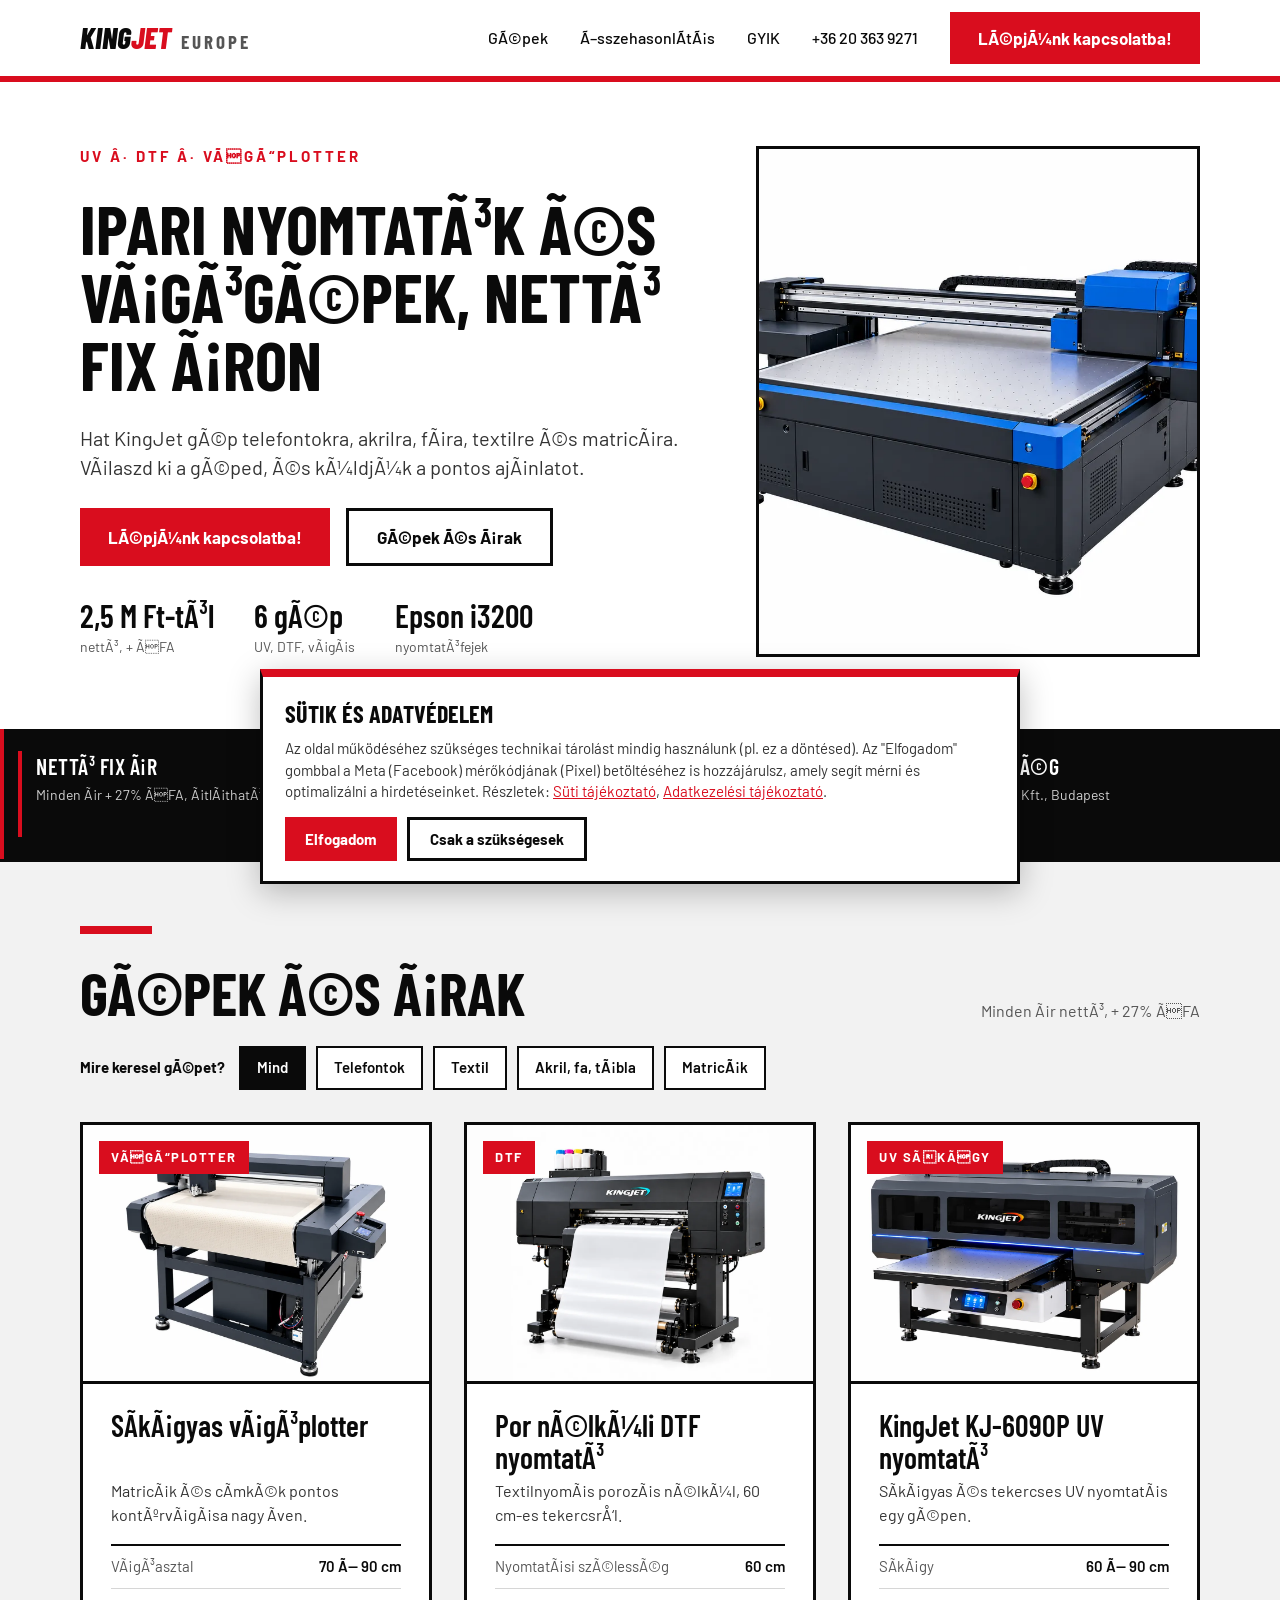
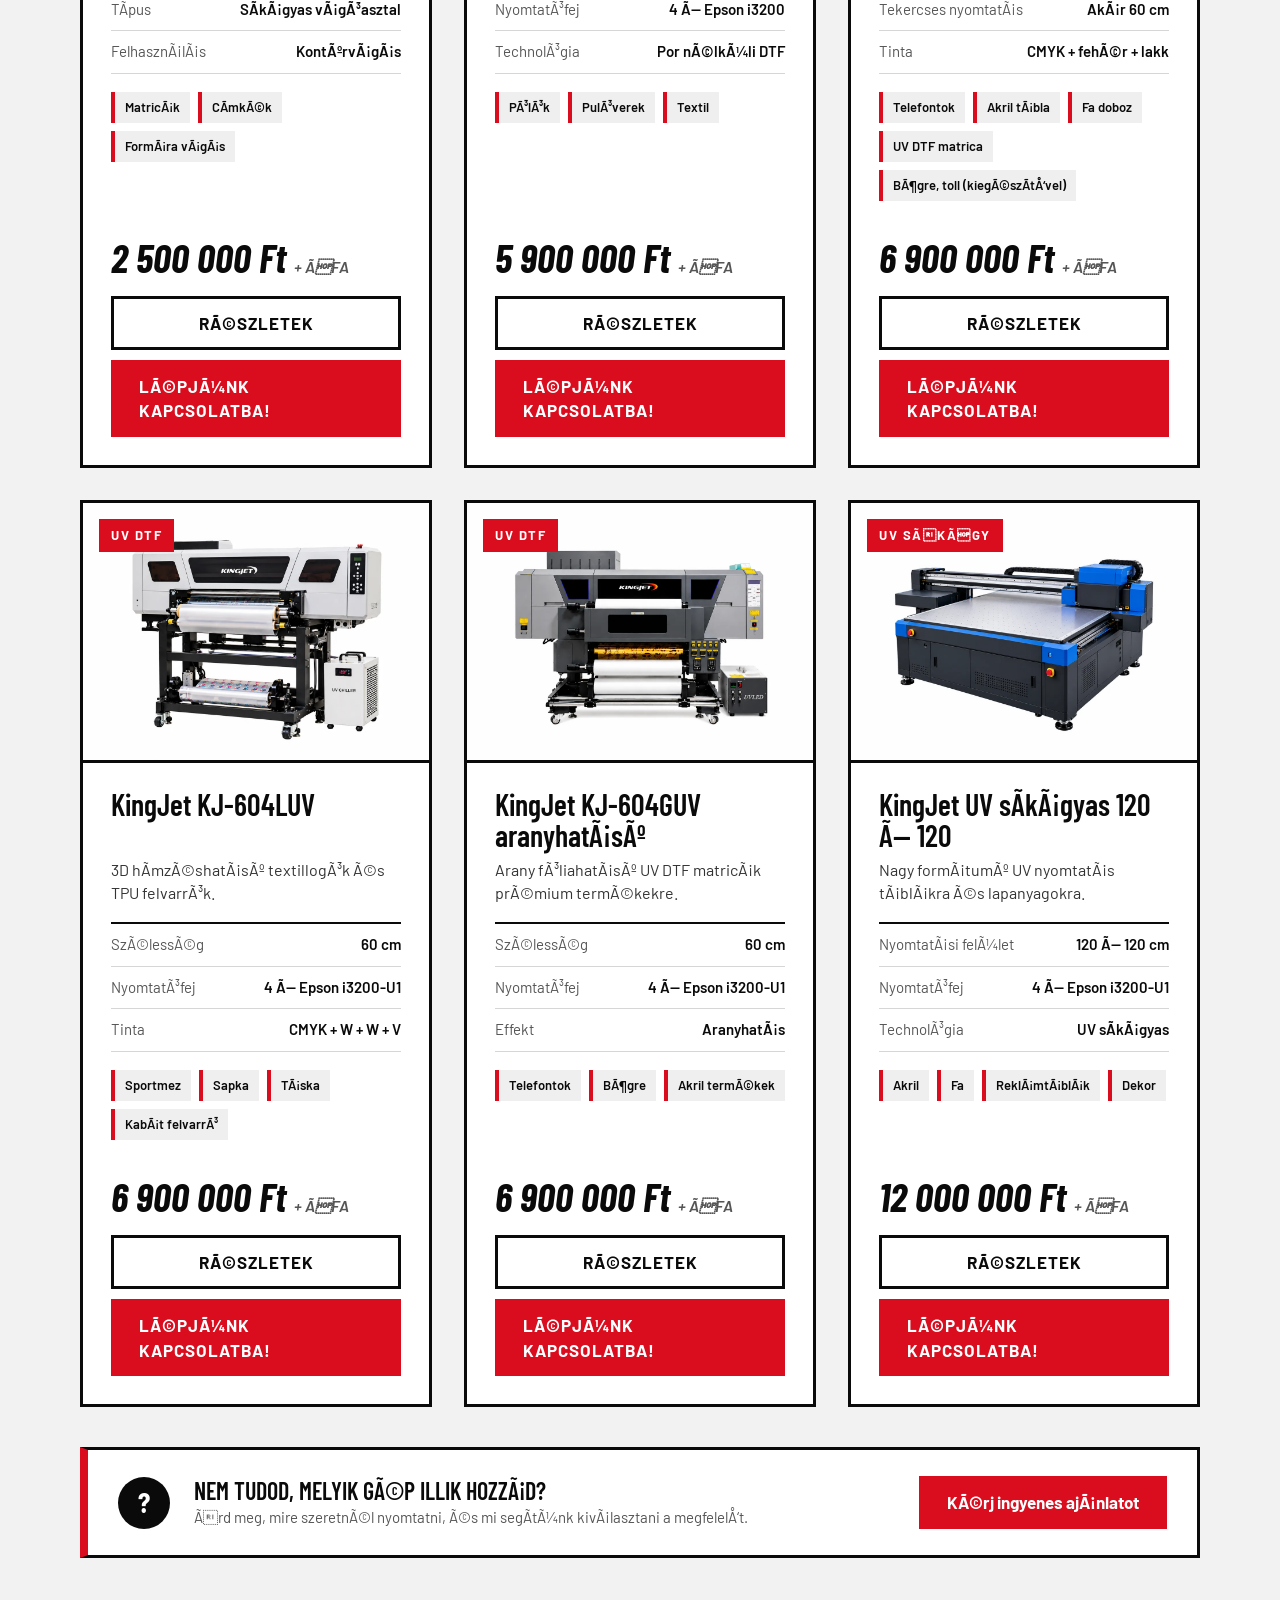
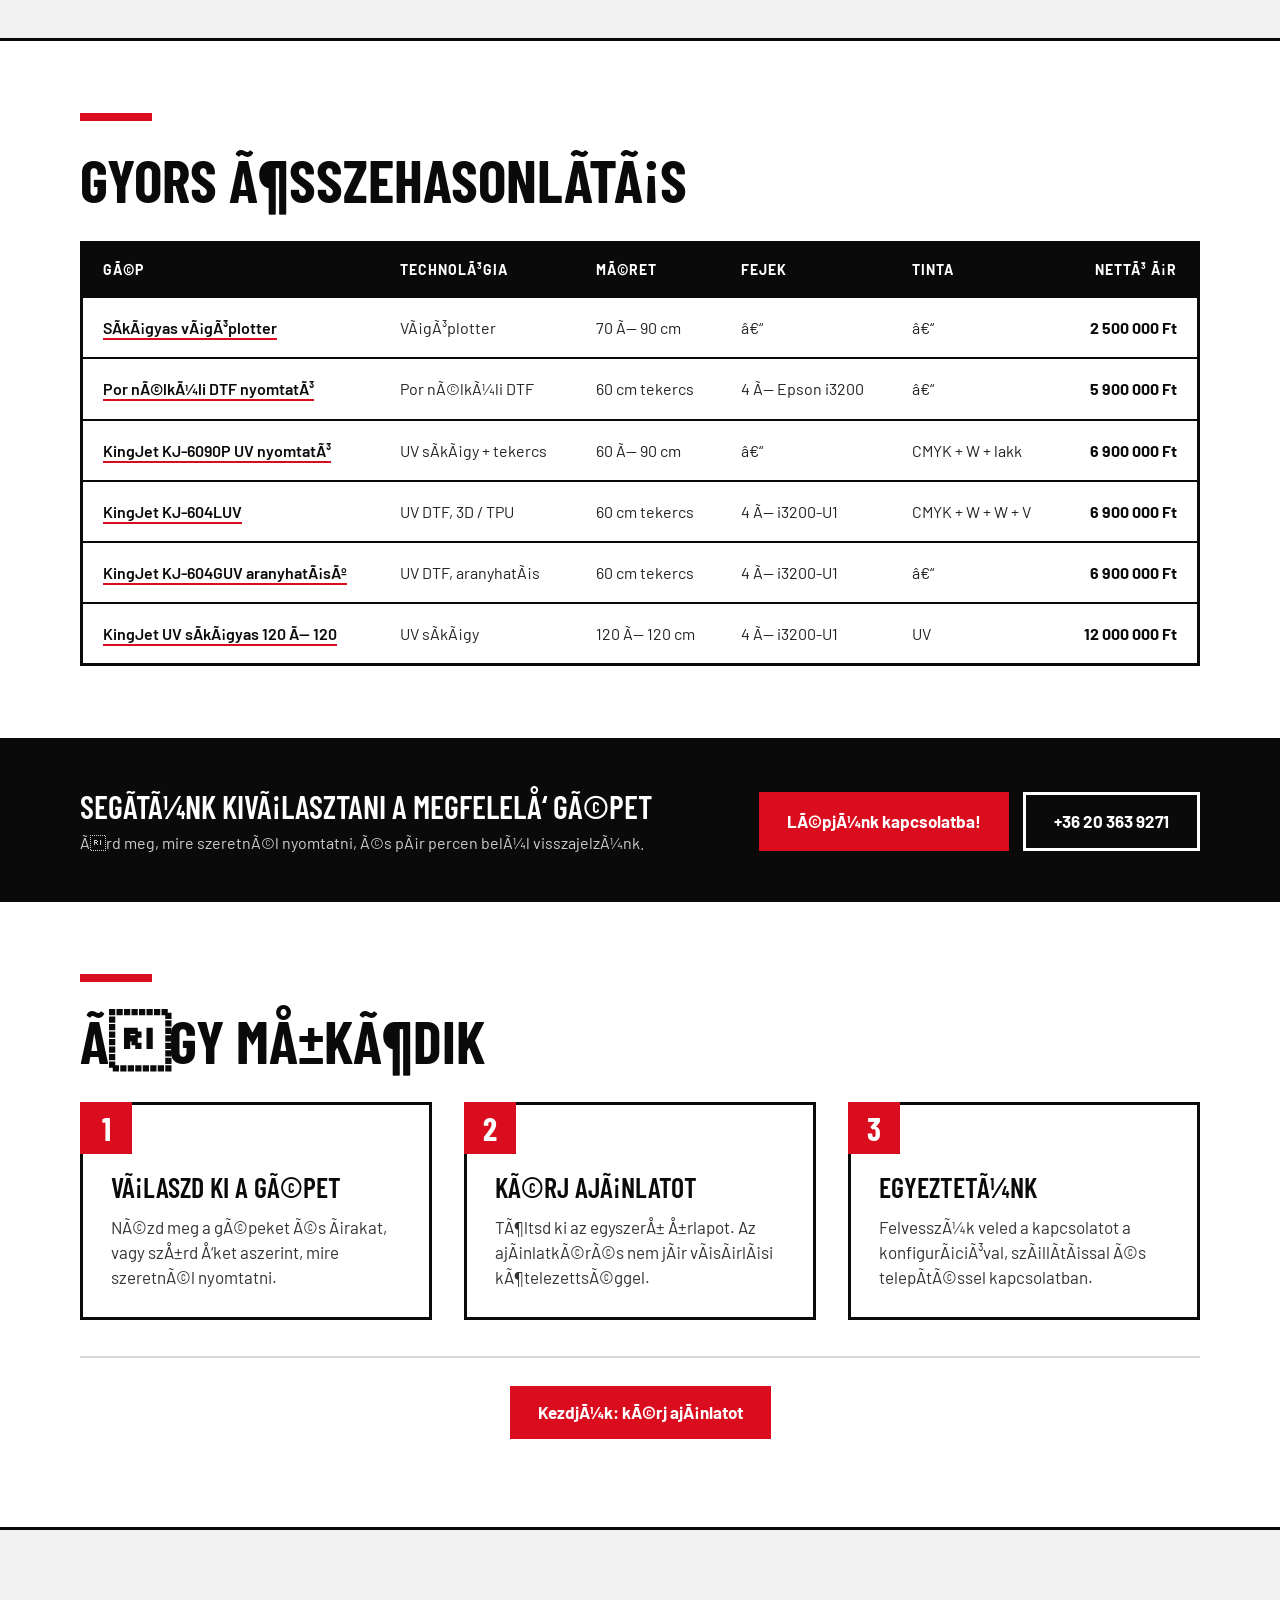
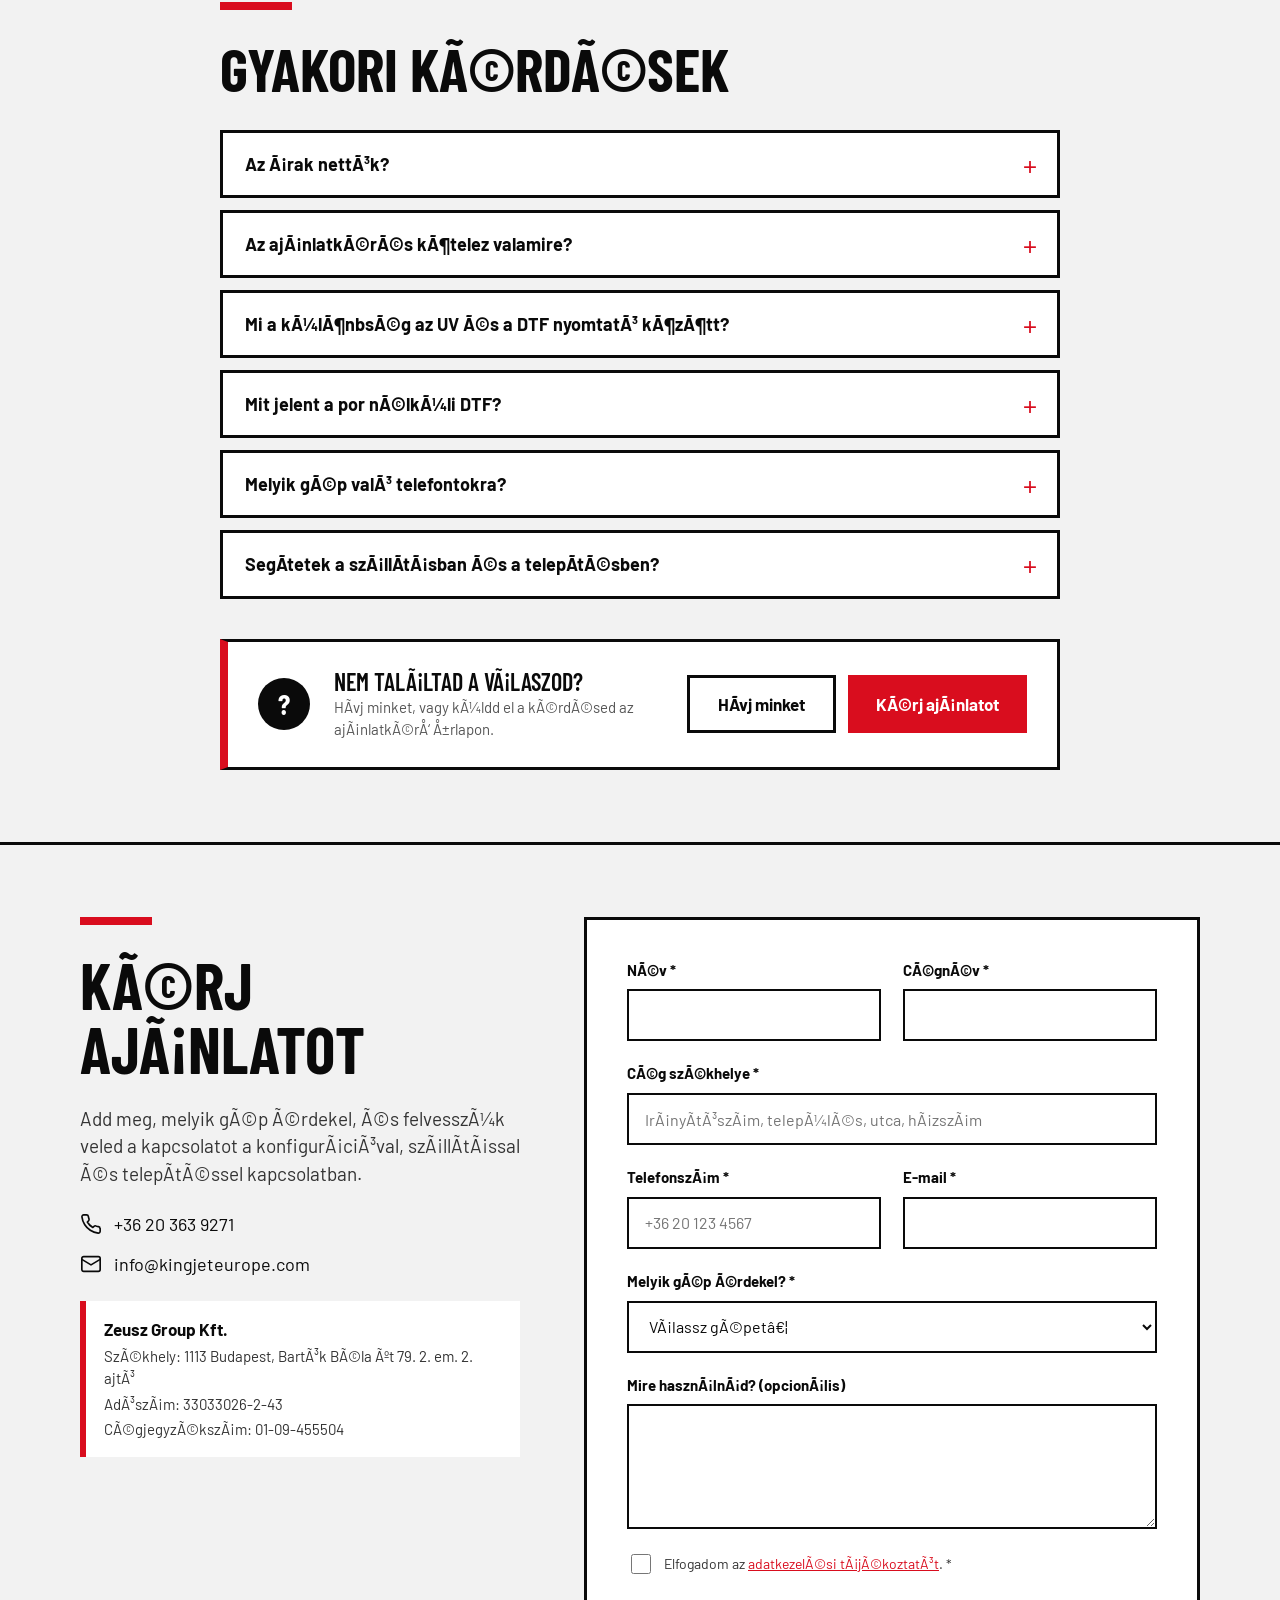
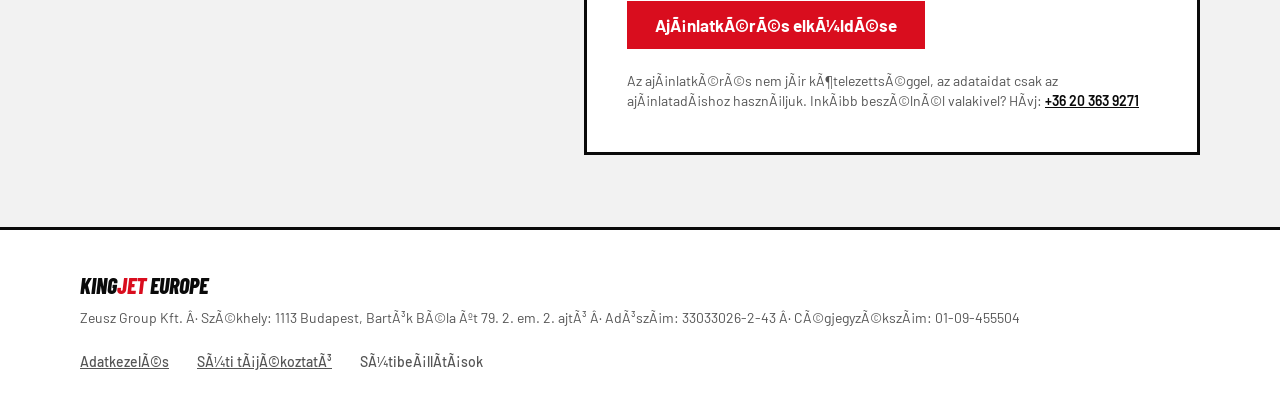
==== index.html @ ed9b388a "Meta Pixel beépítése hozzájáruláshoz kötve (id: 1416705809908295) - Minden oldal <head>-jébe bekerül" ====
<!doctype html>
<html lang="hu">
<head>
<!-- Meta Pixel Code -->
<script>
window._kjFbInit=function(){
!function(f,b,e,v,n,t,s)
{if(f.fbq)return;n=f.fbq=function(){n.callMethod?
n.callMethod.apply(n,arguments):n.queue.push(arguments)};
if(!f._fbq)f._fbq=n;n.push=n;n.loaded=!0;n.version='2.0';
n.queue=[];t=b.createElement(e);t.async=!0;
t.src=v;s=b.getElementsByTagName(e)[0];
s.parentNode.insertBefore(t,s)}(window, document,'script',
'https://connect.facebook.net/en_US/fbevents.js');
fbq('init', '1416705809908295');
fbq('track', 'PageView');
};
(function(){
  var c;try{c=localStorage.getItem('kj-cookie-consent');}catch(e){c=null;}
  if(c==='all'){window._kjFbInit();}
  else{document.addEventListener('kj-consent',function(e){
    if(e.detail==='all'&&!window._kjFbLoaded){window._kjFbLoaded=true;window._kjFbInit();}
  });}
})();
</script>
<noscript><img height="1" width="1" style="display:none"
src="https://www.facebook.com/tr?id=1416705809908295&ev=PageView&noscript=1"
/></noscript>
<!-- End Meta Pixel Code -->
<meta charset="utf-8">
<meta name="viewport" content="width=device-width, initial-scale=1">
<title>KingJet Europe – UV, DTF nyomtatók és vágógépek</title>
<meta name="description" content="KingJet UV síkágyas, UV DTF, por nélküli DTF nyomtatók és vágóplotter nettó fix áron. Kérj ajánlatot!">
<meta property="og:type" content="website">
<meta property="og:title" content="KingJet Europe – UV, DTF nyomtatók és vágógépek nettó fix áron">
<meta property="og:description" content="Hat KingJet gép telefontokra, akrilra, fára, textilre és matricára. Kérj ajánlatot!">
<meta name="theme-color" content="#d90d1e">
<link rel="preconnect" href="https://fonts.googleapis.com">
<link rel="preconnect" href="https://fonts.gstatic.com" crossorigin>
<link href="https://fonts.googleapis.com/css2?family=Barlow+Condensed:ital,wght@0,500;0,600;0,700;0,800;1,800&family=Barlow:wght@400;500;600;700&display=swap" rel="stylesheet">
<style>
:root{--red:#d90d1e;--red-dark:#a00a16;--ink:#0a0a0a;--text:#333;--muted:#555;--line:#d6d6d6;--bg:#fff;--bg-alt:#f2f2f2;--chip:#efefef;--pad:80px}
*{box-sizing:border-box}
html{scroll-behavior:smooth}
body{margin:0;background:var(--bg);color:var(--ink);font-family:'Barlow',system-ui,sans-serif;font-size:16px;line-height:1.45;-webkit-font-smoothing:antialiased}
img{max-width:100%;display:block}
a{color:var(--red)}a:hover{color:var(--red-dark)}
.wrap{max-width:1440px;margin:0 auto;padding:0 var(--pad)}
.display{font-family:'Barlow Condensed',sans-serif;text-transform:uppercase;margin:0}
.btn{display:inline-flex;align-items:center;justify-content:center;min-height:48px;padding:14px 28px;font-weight:700;font-size:17px;text-decoration:none;border:0;cursor:pointer;font-family:inherit;transition:background .15s}
.btn-red{background:var(--red);color:#fff}.btn-red:hover{background:var(--red-dark);color:#fff}
.btn-outline{background:#fff;color:var(--ink);border:3px solid var(--ink)}.btn-outline:hover{background:var(--ink);color:#fff}
.bar{width:72px;height:8px;background:var(--red);margin-bottom:28px}

/* header */
header{position:sticky;top:0;z-index:10;background:#fff;border-bottom:6px solid var(--red)}
header .wrap{height:76px;display:flex;align-items:center;justify-content:space-between;gap:24px}
.logo{font-family:'Barlow Condensed',sans-serif;font-weight:800;font-style:italic;font-size:30px;color:var(--ink);text-decoration:none;white-space:nowrap}
.logo span{color:var(--red)}.logo small{font-style:normal;font-weight:700;font-size:19px;color:var(--muted);letter-spacing:3px;margin-left:4px}
nav{display:flex;align-items:center;gap:32px;font-weight:500}
nav a.link{color:var(--ink);text-decoration:none}nav a.link:hover{color:var(--red)}

/* hero */
.hero .wrap{display:grid;grid-template-columns:minmax(0,620px) minmax(0,1fr);gap:56px;padding-top:64px;padding-bottom:72px;align-items:stretch}
.hero-text{display:flex;flex-direction:column;justify-content:center;gap:26px}
.eyebrow{font-size:15px;font-weight:700;letter-spacing:3px;color:var(--red)}
.hero h1{font-weight:700;font-size:68px;line-height:1}
.hero p{margin:0;font-size:20px;color:var(--text)}
.ctas{display:flex;flex-wrap:wrap;gap:16px}
.facts{display:flex;flex-wrap:wrap;gap:40px;padding-top:6px}
.facts b{display:block;font-family:'Barlow Condensed',sans-serif;font-weight:600;font-size:32px;line-height:1.1}
.facts small{font-size:14px;color:var(--muted)}
.hero-img{border:3px solid var(--ink);background:var(--bg-alt);min-height:460px;overflow:hidden}
.hero-img img{width:100%;height:100%;object-fit:cover}

/* products */
.products{background:var(--bg-alt);border-top:3px solid var(--ink);border-bottom:3px solid var(--ink);padding:64px 0 80px}
.sec-head{display:flex;align-items:flex-end;justify-content:space-between;gap:24px;margin-bottom:40px;flex-wrap:wrap}
.sec-head h2,.compare h2,.quote h2{font-weight:700;font-size:60px;line-height:1}
.note{color:var(--muted)}
.grid{display:grid;grid-template-columns:repeat(3,minmax(0,1fr));gap:32px}
.card{background:#fff;border:3px solid var(--ink);display:flex;flex-direction:column}
.card-img{position:relative;aspect-ratio:4/3;background:var(--bg-alt);border-bottom:3px solid var(--ink);overflow:hidden}
.card-img img{width:100%;height:100%;object-fit:cover}
.tag{position:absolute;top:16px;left:16px;background:var(--red);color:#fff;font-size:13px;font-weight:700;letter-spacing:1.5px;padding:7px 12px}
.card-body{padding:26px 28px 28px;display:flex;flex-direction:column;gap:18px;flex-grow:1}
.card h3{font-family:'Barlow Condensed',sans-serif;font-weight:600;font-size:30px;line-height:1.05;margin:0 0 6px;min-height:63px}
.card .lead{color:var(--text);min-height:46px;margin:0}
.specs{margin:0;border-top:2px solid var(--ink)}
.specs div{display:flex;justify-content:space-between;gap:16px;padding:10px 0;border-bottom:1px solid var(--line);font-size:15px}
.specs dt{color:var(--muted)}.specs dd{margin:0;font-weight:600;text-align:right}
.chips{display:flex;flex-wrap:wrap;gap:8px;list-style:none;margin:0;padding:0}
.chips li{font-size:13px;font-weight:600;padding:6px 10px;background:var(--chip);border-left:4px solid var(--red)}
.spacer{flex-grow:1}
.price{display:flex;align-items:baseline;gap:8px;font-style:italic}
.price b{font-family:'Barlow Condensed',sans-serif;font-weight:700;font-size:40px;line-height:1}
.price small{font-size:16px;color:var(--muted);font-weight:600}
.card .btn{width:100%;text-transform:uppercase;letter-spacing:1px}

/* compare */
.compare{padding:72px 0}
.compare h2{margin-bottom:32px}
.table-scroll{overflow-x:auto;border:3px solid var(--ink)}
table{width:100%;border-collapse:collapse;min-width:900px}
th{background:var(--ink);color:#fff;text-align:left;font-size:14px;font-weight:700;letter-spacing:1px;text-transform:uppercase;padding:16px 20px}
td{padding:18px 20px;border-top:2px solid var(--ink);color:#222;white-space:nowrap}
td:first-child{font-weight:600;color:var(--ink)}
th:last-child,td:last-child{text-align:right}td:last-child{font-weight:700;color:var(--ink)}

/* quote */
.quote{background:var(--bg-alt);border-top:3px solid var(--ink);padding:72px 0}
.quote .wrap{display:grid;grid-template-columns:440px minmax(0,1fr);gap:64px}
.quote-info{display:flex;flex-direction:column;gap:24px}
.quote-info h2{font-size:64px}
.quote-info p{margin:0;font-size:19px;color:var(--text)}
.contact{display:flex;flex-direction:column;gap:14px;font-size:18px}
.contact a{color:var(--ink);text-decoration:none;display:flex;align-items:center;gap:12px}
.contact a:hover{color:var(--red)}
form,.thanks{background:#fff;border:3px solid var(--ink);padding:40px}
form{display:grid;grid-template-columns:repeat(2,minmax(0,1fr));gap:22px}
label{display:flex;flex-direction:column;gap:8px;font-size:15px;font-weight:700}
.full{grid-column:1/-1}
input[type=text],input[type=tel],input[type=email],select,textarea{width:100%;min-height:52px;padding:0 16px;background:#fff;border:2px solid var(--ink);border-radius:0;color:var(--ink);font:inherit;font-size:16px;font-weight:400}
textarea{padding:14px 16px;resize:vertical;min-height:110px}
input:focus,select:focus,textarea:focus{outline:3px solid var(--red);outline-offset:0}
.form-foot{display:flex;align-items:center;justify-content:space-between;gap:24px;flex-wrap:wrap}
.check{flex-direction:row;align-items:center;gap:10px;font-weight:400;font-size:14px;color:var(--text)}
.check input{width:20px;height:20px;flex-shrink:0;accent-color:var(--red)}
.thanks{display:none;flex-direction:column;justify-content:center;gap:12px}
.thanks b{font-family:'Barlow Condensed',sans-serif;font-weight:800;font-size:40px;color:var(--red)}
.thanks p{margin:0;font-size:19px;color:var(--text)}

/* footer */
footer{border-top:3px solid var(--ink);padding:40px 0;font-size:14px;color:var(--muted)}
footer .wrap{display:flex;justify-content:space-between;align-items:flex-start;gap:24px;flex-wrap:wrap}
footer .logo{font-size:22px}
footer .legal{margin-top:6px}
footer nav{gap:28px}footer nav a{color:var(--muted)}

/* responsive */
@media (max-width:1100px){
  :root{--pad:40px}
  .grid{grid-template-columns:repeat(2,minmax(0,1fr))}
  .hero .wrap{grid-template-columns:1fr;gap:40px}
  .hero-img{min-height:0;aspect-ratio:4/3}
  .quote .wrap{grid-template-columns:1fr;gap:40px}
}
@media (max-width:720px){
  :root{--pad:16px}
  header .wrap{height:64px}
  .logo{font-size:24px}.logo small{font-size:15px;letter-spacing:2px}
  nav .link{display:none}
  nav .btn{padding:10px 14px;font-size:14px;min-height:44px;white-space:nowrap}
  .hero .wrap{padding-top:36px;padding-bottom:48px}
  .hero h1{font-size:44px}
  .hero p{font-size:18px}
  .ctas .btn{flex:1 1 100%}
  .facts{gap:24px}.facts b{font-size:26px}
  .products,.compare,.quote{padding:48px 0}
  .sec-head h2,.compare h2,.quote-info h2{font-size:36px}
  .display{overflow-wrap:break-word;hyphens:auto}
  .table-scroll{overflow-x:visible;border:0}
  .compare table{min-width:0;width:100%;border-collapse:separate;border-spacing:0 14px}
  .compare thead{display:none}
  .compare tbody,.compare tr,.compare td{display:block;width:100%}
  .compare tr{border:3px solid var(--ink);background:#fff}
  .compare td{display:flex;align-items:center;justify-content:space-between;gap:12px;padding:12px 16px;border-top:1px solid var(--line);white-space:normal;text-align:right}
  .compare td::before{content:attr(data-label);font-weight:700;font-size:13px;text-transform:uppercase;letter-spacing:.5px;color:var(--muted);text-align:left;flex-shrink:0}
  .compare td:first-child{border-top:0;background:var(--ink)}
  .compare td:first-child::before{content:none}
  .compare td:first-child .tbl-link{color:#fff;font-size:17px;text-decoration-color:#fff}
  .compare td:last-child{font-size:18px}
  .grid{grid-template-columns:1fr;gap:24px}
  .card h3,.card .lead{min-height:0}
  .card-body{padding:22px 20px 24px}
  form,.thanks{padding:24px 20px;grid-template-columns:1fr}
  form{grid-template-columns:1fr}
  .form-foot .btn{width:100%}
  footer nav{gap:20px}
}

/* card actions + product modal */
.card-actions{display:flex;flex-direction:column;gap:10px}
.card-img img,.card-img{cursor:pointer}
dialog.pm{border:3px solid var(--ink);border-top:8px solid var(--red);padding:0;max-width:760px;width:calc(100% - 32px);max-height:calc(100vh - 32px);background:#fff;color:var(--ink);overflow:auto}
dialog.pm::backdrop{background:rgba(0,0,0,.6)}
.pm-in{padding:32px 36px 36px;display:flex;flex-direction:column;gap:18px}
.pm-img{width:calc(100% + 72px);margin:-32px -36px 4px;display:block;aspect-ratio:4/3;max-height:42vh;object-fit:cover;background:var(--bg-alt);border-bottom:3px solid var(--ink)}
.pm-x{position:absolute;top:10px;right:10px;width:44px;height:44px;border:0;background:var(--ink);color:#fff;font-size:26px;line-height:1;cursor:pointer;z-index:2}
.pm-x:hover{background:var(--red)}
.pm h3{font-family:'Barlow Condensed',sans-serif;text-transform:uppercase;font-weight:700;font-size:40px;line-height:1;margin:0;padding-right:44px}
.pm p{margin:0;font-size:17px;color:var(--text)}
.pm h4{font-family:'Barlow Condensed',sans-serif;text-transform:uppercase;font-weight:700;font-size:22px;margin:4px 0 0;padding-top:12px;border-top:2px solid var(--ink)}
.pm ul{margin:0;padding-left:20px;display:grid;gap:6px;color:var(--text);font-size:16px}
.pm .price{margin-top:4px}
.pm-cta{display:flex;flex-wrap:wrap;gap:12px}
.pm-cta .btn{flex:1 1 200px}
.pm .specs{margin:0}
.form-msg{display:none;border:2px solid var(--red);background:#fdeaec;color:var(--ink);padding:12px 16px;font-size:15px}
.form-msg.on{display:block}
.hp{position:absolute;left:-9999px;width:1px;height:1px;overflow:hidden}
button[disabled]{opacity:.6;cursor:wait}
footer nav button{color:var(--muted);background:none;border:0;padding:0;font:inherit;cursor:pointer}footer nav button:hover{color:var(--red)}

/* cookie banner */
.kj-cookie{position:fixed;left:16px;right:16px;bottom:16px;z-index:100;max-width:760px;margin:0 auto;background:#fff;border:3px solid var(--ink);border-top:8px solid var(--red);padding:20px 22px;box-shadow:0 8px 30px rgba(0,0,0,.25)}
.kj-cookie[hidden]{display:none}
.kj-cookie b{font-family:'Barlow Condensed',sans-serif;font-size:24px;text-transform:uppercase;display:block;margin-bottom:6px}
.kj-cookie p{margin:0 0 14px;font-size:15px;color:var(--text)}
.kj-cookie .row{display:flex;flex-wrap:wrap;gap:10px}
.kj-cookie .btn{min-height:44px;padding:10px 20px;font-size:15px}
@media (max-width:720px){
  .pm-in{padding:24px 20px 28px}.pm h3{font-size:32px}
  .pm-img{width:calc(100% + 40px);margin:-24px -20px 4px;max-height:34vh}
  .kj-cookie .btn{flex:1 1 100%}
}

/* UX + conversion */
:focus-visible{outline:3px solid var(--red);outline-offset:2px}
.skip{position:absolute;left:-9999px;top:8px;z-index:200;background:var(--ink);color:#fff;padding:10px 16px;text-decoration:none}
.skip:focus{left:8px;color:#fff}
.trust{background:var(--ink);color:#fff}
.trust .wrap{display:grid;grid-template-columns:repeat(4,minmax(0,1fr));gap:24px;padding-top:22px;padding-bottom:22px}
.trust div{display:flex;flex-direction:column;gap:2px;border-left:4px solid var(--red);padding-left:14px}
.trust b{font-family:'Barlow Condensed',sans-serif;font-weight:600;font-size:22px;text-transform:uppercase;letter-spacing:.5px}
.trust span{font-size:14px;color:#cfcfcf}
.filters{display:flex;flex-wrap:wrap;gap:10px;align-items:center;margin:-16px 0 32px}
.filters span{font-weight:700;font-size:15px;margin-right:4px}
.filters button{font:inherit;font-weight:600;font-size:15px;min-height:44px;padding:8px 16px;background:#fff;border:2px solid var(--ink);cursor:pointer;color:var(--ink)}
.filters button:hover{background:var(--chip)}
.filters button[aria-pressed=true]{background:var(--ink);color:#fff}
.card[hidden]{display:none}
.tbl-link{background:none;border:0;padding:0;font:inherit;font-weight:600;color:var(--ink);cursor:pointer;text-align:left;text-decoration:underline;text-decoration-color:var(--red);text-underline-offset:4px;text-decoration-thickness:2px;white-space:nowrap}
.tbl-link:hover{color:var(--red)}
.how{padding:72px 0;background:#fff}
.how h2,.faq h2{font-weight:700;font-size:60px;line-height:1;margin-bottom:32px}
.how ol{list-style:none;margin:0;padding:0;display:grid;grid-template-columns:repeat(3,minmax(0,1fr));gap:32px;counter-reset:s}
.how li{border:3px solid var(--ink);padding:28px;position:relative;counter-increment:s;background:#fff}
.how li::before{content:counter(s);position:absolute;top:-3px;left:-3px;width:52px;height:52px;background:var(--red);color:#fff;font-family:'Barlow Condensed',sans-serif;font-weight:700;font-size:32px;display:flex;align-items:center;justify-content:center}
.how li b{display:block;margin:34px 0 8px;font-family:'Barlow Condensed',sans-serif;font-weight:600;font-size:28px;text-transform:uppercase}
.how li p{margin:0;color:var(--text);font-size:17px}
.faq{padding:72px 0;background:var(--bg-alt);border-top:3px solid var(--ink)}
.faq .wrap{max-width:1000px}
.faq details{background:#fff;border:3px solid var(--ink);margin-bottom:12px}
.faq summary{cursor:pointer;padding:18px 56px 18px 22px;font-weight:700;font-size:18px;list-style:none;position:relative;min-height:56px}
.faq summary::-webkit-details-marker{display:none}
.faq summary::after{content:'+';position:absolute;right:20px;top:50%;transform:translateY(-50%);font-size:28px;color:var(--red);font-weight:400}
.faq details[open] summary::after{content:'\2212'}
.faq details p{margin:0;padding:0 22px 20px;color:var(--text);font-size:17px}
.pick{display:none;align-items:baseline;justify-content:space-between;gap:12px;flex-wrap:wrap;padding:12px 16px;background:var(--bg-alt);border-left:6px solid var(--red);font-size:15px}
.pick.on{display:flex}
.pick b{font-size:16px}.pick span{font-weight:700}
.company{font-style:normal;display:flex;flex-direction:column;gap:4px;padding:16px 18px;background:#fff;border-left:6px solid var(--red);font-size:15px;color:var(--text)}
.company b{font-size:17px;color:var(--ink)}
.cta-band{background:var(--ink);border-top:3px solid var(--ink);padding:48px 0}
.cta-band .wrap{display:flex;align-items:center;justify-content:space-between;gap:24px;flex-wrap:wrap}
.cta-band h3{color:#fff;font-family:'Barlow Condensed',sans-serif;text-transform:uppercase;font-weight:600;font-size:32px;margin:0 0 6px;line-height:1.1}
.cta-band p{color:#cfcfcf;margin:0;font-size:16px}
.cta-band .ctas{display:flex;gap:14px;flex-wrap:wrap}
.cta-band .btn-outline{background:transparent;color:#fff;border-color:#fff}
.cta-band .btn-outline:hover{background:#fff;color:var(--ink)}
.cta-inline{display:flex;align-items:center;justify-content:center;gap:10px;flex-wrap:wrap;margin-top:36px;padding-top:28px;border-top:2px solid var(--line);font-size:16px;color:var(--text)}
.helper-cta{margin-top:40px;background:#fff;border:3px solid var(--ink);border-left:8px solid var(--red);padding:26px 30px;display:flex;align-items:center;justify-content:space-between;gap:24px;flex-wrap:wrap}
.helper-cta .q{flex-shrink:0;width:52px;height:52px;border-radius:50%;background:var(--ink);color:#fff;font-family:'Barlow Condensed',sans-serif;font-weight:700;font-size:28px;display:flex;align-items:center;justify-content:center}
.helper-cta .txt{display:flex;flex-direction:column;gap:2px;flex:1 1 320px}
.helper-cta b{font-family:'Barlow Condensed',sans-serif;text-transform:uppercase;font-weight:600;font-size:24px;line-height:1.15}
.helper-cta span{color:var(--muted);font-size:15px}
.helper-cta .btn{flex-shrink:0}
.helper-cta-btns{display:flex;gap:12px;flex-wrap:wrap;flex-shrink:0}
@media (max-width:720px){
  .helper-cta{padding:22px 20px;text-align:center;justify-content:center}
  .helper-cta .txt{align-items:center}
  .helper-cta .btn{width:100%}
  .helper-cta-btns{width:100%;flex-direction:column}
}
.reassure{font-size:14px;color:var(--muted);margin:0}
.reassure a{color:var(--ink);font-weight:600}
.msticky{display:none}
@media (max-width:1100px){
  .trust .wrap{grid-template-columns:repeat(2,minmax(0,1fr))}
  .how ol{grid-template-columns:1fr}
}
@media (max-width:720px){
  .how,.faq{padding:48px 0}
  .how h2,.faq h2{font-size:36px}
  .cta-band{padding:32px 0;text-align:center}
  .cta-band .wrap{justify-content:center;text-align:center}
  .cta-band .ctas{justify-content:center;width:100%}
  .cta-band .ctas .btn{flex:1 1 auto}
  .trust .wrap{gap:16px}
  .trust b{font-size:19px}
  .filters{margin-top:-8px}
  body{padding-bottom:76px}
  .msticky{display:flex;position:fixed;left:0;right:0;bottom:0;z-index:50;gap:8px;padding:10px 12px;background:#fff;border-top:3px solid var(--ink);transition:transform .2s}
  .msticky.off{transform:translateY(110%)}
  .msticky .btn{flex:1;min-height:52px;padding:10px 12px;font-size:16px}
}
@media (prefers-reduced-motion:reduce){html{scroll-behavior:auto}*{transition:none!important}}
</style>
</head>
<body>
<a class="skip" href="#top">Ugrás a tartalomra</a>

<header>
  <div class="wrap">
    <a class="logo" href="#top">KING<span>JET</span> <small>EUROPE</small></a>
    <nav>
      <a class="link" href="#gepek">Gépek</a>
      <a class="link" href="#osszehasonlitas">Összehasonlítás</a>
      <a class="link" href="#gyik">GYIK</a>
      <a class="link" href="tel:+36203639271">+36 20 363 9271</a>
      <a class="btn btn-red" href="#ajanlat">Lépjünk kapcsolatba!</a>
    </nav>
  </div>
</header>

<main id="top">
<section class="hero">
  <div class="wrap">
    <div class="hero-text">
      <div class="eyebrow">UV · DTF · VÁGÓPLOTTER</div>
      <h1 class="display">Ipari nyomtatók és vágógépek, nettó fix áron</h1>
      <p>Hat KingJet gép telefontokra, akrilra, fára, textilre és matricára. Válaszd ki a géped, és küldjük a pontos ajánlatot.</p>
      <div class="ctas">
        <a class="btn btn-red" href="#ajanlat">Lépjünk kapcsolatba!</a>
        <a class="btn btn-outline" href="#gepek">Gépek és árak</a>
      </div>
      <div class="facts">
        <div><b>2,5 M Ft-tól</b><small>nettó, + ÁFA</small></div>
        <div><b>6 gép</b><small>UV, DTF, vágás</small></div>
        <div><b>Epson i3200</b><small>nyomtatófejek</small></div>
      </div>
    </div>
    <div class="hero-img"><img src="images/hero-uv-sikagyas-120x120.webp" alt="KingJet 120×120 cm UV síkágyas nyomtató" width="1000" height="750"></div>
  </div>
</section>

<section class="trust" aria-label="Miért a KingJet Europe">
  <div class="wrap">
    <div><b>Nettó fix ár</b><span>Minden ár + 27% ÁFA, átláthatóan</span></div>
    <div><b>Epson i3200 fejek</b><span>Ipari nyomtatófejek a nyomtatókban</span></div>
    <div><b>Szállítás és telepítés</b><span>A részleteket egyeztetjük veled</span></div>
    <div><b>Magyar cég</b><span>Zeusz Group Kft., Budapest</span></div>
  </div>
</section>

<section class="products" id="gepek">
  <div class="wrap">
    <div class="sec-head">
      <div><div class="bar"></div><h2 class="display">Gépek és árak</h2></div>
      <div class="note">Minden ár nettó, + 27% ÁFA</div>
    </div>
    <div class="filters" role="group" aria-label="Szűrés felhasználás szerint">
      <span>Mire keresel gépet?</span>
      <button type="button" data-f="all" aria-pressed="true">Mind</button>
      <button type="button" data-f="telefontok" aria-pressed="false">Telefontok</button>
      <button type="button" data-f="textil" aria-pressed="false">Textil</button>
      <button type="button" data-f="tabla" aria-pressed="false">Akril, fa, tábla</button>
      <button type="button" data-f="matrica" aria-pressed="false">Matricák</button>
    </div>
    <div class="grid">
      <article class="card" data-cat="matrica">
        <div class="card-img" data-info="plotter"><img src="images/vagoplotter-sikagyas.webp" alt="Síkágyas vágóplotter" loading="lazy" width="1200" height="900"><span class="tag">VÁGÓPLOTTER</span></div>
        <div class="card-body">
          <div><h3>Síkágyas vágóplotter</h3><p class="lead">Matricák és címkék pontos kontúrvágása nagy íven.</p></div>
          <dl class="specs"><div><dt>Vágóasztal</dt><dd>70 × 90 cm</dd></div><div><dt>Típus</dt><dd>Síkágyas vágóasztal</dd></div><div><dt>Felhasználás</dt><dd>Kontúrvágás</dd></div></dl>
          <ul class="chips"><li>Matricák</li><li>Címkék</li><li>Formára vágás</li></ul>
          <div class="spacer"></div>
          <div class="price"><b>2 500 000 Ft</b><small>+ ÁFA</small></div>
          <div class="card-actions"><button type="button" class="btn btn-outline" data-info="plotter">Részletek</button><a class="btn btn-red" href="#ajanlat" data-pick="plotter">Lépjünk kapcsolatba!</a></div>
        </div>
      </article>
      <article class="card" data-cat="textil">
        <div class="card-img" data-info="dtf"><img src="images/dtf-por-nelkuli.webp" alt="Por nélküli DTF nyomtató" loading="lazy" width="1200" height="900"><span class="tag">DTF</span></div>
        <div class="card-body">
          <div><h3>Por nélküli DTF nyomtató</h3><p class="lead">Textilnyomás porozás nélkül, 60 cm-es tekercsről.</p></div>
          <dl class="specs"><div><dt>Nyomtatási szélesség</dt><dd>60 cm</dd></div><div><dt>Nyomtatófej</dt><dd>4 × Epson i3200</dd></div><div><dt>Technológia</dt><dd>Por nélküli DTF</dd></div></dl>
          <ul class="chips"><li>Pólók</li><li>Pulóverek</li><li>Textil</li></ul>
          <div class="spacer"></div>
          <div class="price"><b>5 900 000 Ft</b><small>+ ÁFA</small></div>
          <div class="card-actions"><button type="button" class="btn btn-outline" data-info="dtf">Részletek</button><a class="btn btn-red" href="#ajanlat" data-pick="dtf">Lépjünk kapcsolatba!</a></div>
        </div>
      </article>
      <article class="card" data-cat="telefontok tabla matrica">
        <div class="card-img" data-info="uv6090"><img src="images/uv-nyomtato-kj-6090p.webp" alt="KingJet KJ-6090P UV nyomtató" loading="lazy" width="1200" height="900"><span class="tag">UV SÍKÁGY</span></div>
        <div class="card-body">
          <div><h3>KingJet KJ-6090P UV nyomtató</h3><p class="lead">Síkágyas és tekercses UV nyomtatás egy gépen.</p></div>
          <dl class="specs"><div><dt>Síkágy</dt><dd>60 × 90 cm</dd></div><div><dt>Tekercses nyomtatás</dt><dd>Akár 60 cm</dd></div><div><dt>Tinta</dt><dd>CMYK + fehér + lakk</dd></div></dl>
          <ul class="chips"><li>Telefontok</li><li>Akril tábla</li><li>Fa doboz</li><li>UV DTF matrica</li><li>Bögre, toll (kiegészítővel)</li></ul>
          <div class="spacer"></div>
          <div class="price"><b>6 900 000 Ft</b><small>+ ÁFA</small></div>
          <div class="card-actions"><button type="button" class="btn btn-outline" data-info="uv6090">Részletek</button><a class="btn btn-red" href="#ajanlat" data-pick="uv6090">Lépjünk kapcsolatba!</a></div>
        </div>
      </article>
      <article class="card" data-cat="textil">
        <div class="card-img" data-info="tpu"><img src="images/uv-dtf-kj-604luv.webp" alt="KingJet KJ-604LUV" loading="lazy" width="1200" height="900"><span class="tag">UV DTF</span></div>
        <div class="card-body">
          <div><h3>KingJet KJ-604LUV</h3><p class="lead">3D hímzéshatású textillogók és TPU felvarrók.</p></div>
          <dl class="specs"><div><dt>Szélesség</dt><dd>60 cm</dd></div><div><dt>Nyomtatófej</dt><dd>4 × Epson i3200-U1</dd></div><div><dt>Tinta</dt><dd>CMYK + W + W + V</dd></div></dl>
          <ul class="chips"><li>Sportmez</li><li>Sapka</li><li>Táska</li><li>Kabát felvarró</li></ul>
          <div class="spacer"></div>
          <div class="price"><b>6 900 000 Ft</b><small>+ ÁFA</small></div>
          <div class="card-actions"><button type="button" class="btn btn-outline" data-info="tpu">Részletek</button><a class="btn btn-red" href="#ajanlat" data-pick="tpu">Lépjünk kapcsolatba!</a></div>
        </div>
      </article>
      <article class="card" data-cat="telefontok matrica">
        <div class="card-img" data-info="gold"><img src="images/uv-dtf-kj-604guv-arany.webp" alt="KingJet KJ-604GUV aranyhatású" loading="lazy" width="1200" height="900"><span class="tag">UV DTF</span></div>
        <div class="card-body">
          <div><h3>KingJet KJ-604GUV aranyhatású</h3><p class="lead">Arany fóliahatású UV DTF matricák prémium termékekre.</p></div>
          <dl class="specs"><div><dt>Szélesség</dt><dd>60 cm</dd></div><div><dt>Nyomtatófej</dt><dd>4 × Epson i3200-U1</dd></div><div><dt>Effekt</dt><dd>Aranyhatás</dd></div></dl>
          <ul class="chips"><li>Telefontok</li><li>Bögre</li><li>Akril termékek</li></ul>
          <div class="spacer"></div>
          <div class="price"><b>6 900 000 Ft</b><small>+ ÁFA</small></div>
          <div class="card-actions"><button type="button" class="btn btn-outline" data-info="gold">Részletek</button><a class="btn btn-red" href="#ajanlat" data-pick="gold">Lépjünk kapcsolatba!</a></div>
        </div>
      </article>
      <article class="card" data-cat="tabla">
        <div class="card-img" data-info="uv120"><img src="images/uv-sikagyas-120x120.webp" alt="KingJet UV síkágyas 120 × 120" loading="lazy" width="1200" height="900"><span class="tag">UV SÍKÁGY</span></div>
        <div class="card-body">
          <div><h3>KingJet UV síkágyas 120 × 120</h3><p class="lead">Nagy formátumú UV nyomtatás táblákra és lapanyagokra.</p></div>
          <dl class="specs"><div><dt>Nyomtatási felület</dt><dd>120 × 120 cm</dd></div><div><dt>Nyomtatófej</dt><dd>4 × Epson i3200-U1</dd></div><div><dt>Technológia</dt><dd>UV síkágyas</dd></div></dl>
          <ul class="chips"><li>Akril</li><li>Fa</li><li>Reklámtáblák</li><li>Dekor</li></ul>
          <div class="spacer"></div>
          <div class="price"><b>12 000 000 Ft</b><small>+ ÁFA</small></div>
          <div class="card-actions"><button type="button" class="btn btn-outline" data-info="uv120">Részletek</button><a class="btn btn-red" href="#ajanlat" data-pick="uv120">Lépjünk kapcsolatba!</a></div>
        </div>
      </article>
    </div>
    <div class="helper-cta">
      <div class="q" aria-hidden="true">?</div>
      <div class="txt">
        <b>Nem tudod, melyik gép illik hozzád?</b>
        <span>Írd meg, mire szeretnél nyomtatni, és mi segítünk kiválasztani a megfelelőt.</span>
      </div>
      <a class="btn btn-red" href="#ajanlat">Kérj ingyenes ajánlatot</a>
    </div>
  </div>
</section>

<section class="compare" id="osszehasonlitas">
  <div class="wrap">
    <div class="bar"></div>
    <h2 class="display">Gyors összehasonlítás</h2>
    <div class="table-scroll">
      <table>
        <thead><tr><th>Gép</th><th>Technológia</th><th>Méret</th><th>Fejek</th><th>Tinta</th><th>Nettó ár</th></tr></thead>
        <tbody>
          <tr><td data-label="Gép"><button type="button" class="tbl-link" data-info="plotter">Síkágyas vágóplotter</button></td><td data-label="Technológia">Vágóplotter</td><td data-label="Méret">70 × 90 cm</td><td data-label="Fejek">–</td><td data-label="Tinta">–</td><td data-label="Nettó ár">2 500 000 Ft</td></tr>
          <tr><td data-label="Gép"><button type="button" class="tbl-link" data-info="dtf">Por nélküli DTF nyomtató</button></td><td data-label="Technológia">Por nélküli DTF</td><td data-label="Méret">60 cm tekercs</td><td data-label="Fejek">4 × Epson i3200</td><td data-label="Tinta">–</td><td data-label="Nettó ár">5 900 000 Ft</td></tr>
          <tr><td data-label="Gép"><button type="button" class="tbl-link" data-info="uv6090">KingJet KJ-6090P UV nyomtató</button></td><td data-label="Technológia">UV síkágy + tekercs</td><td data-label="Méret">60 × 90 cm</td><td data-label="Fejek">–</td><td data-label="Tinta">CMYK + W + lakk</td><td data-label="Nettó ár">6 900 000 Ft</td></tr>
          <tr><td data-label="Gép"><button type="button" class="tbl-link" data-info="tpu">KingJet KJ-604LUV</button></td><td data-label="Technológia">UV DTF, 3D / TPU</td><td data-label="Méret">60 cm tekercs</td><td data-label="Fejek">4 × i3200-U1</td><td data-label="Tinta">CMYK + W + W + V</td><td data-label="Nettó ár">6 900 000 Ft</td></tr>
          <tr><td data-label="Gép"><button type="button" class="tbl-link" data-info="gold">KingJet KJ-604GUV aranyhatású</button></td><td data-label="Technológia">UV DTF, aranyhatás</td><td data-label="Méret">60 cm tekercs</td><td data-label="Fejek">4 × i3200-U1</td><td data-label="Tinta">–</td><td data-label="Nettó ár">6 900 000 Ft</td></tr>
          <tr><td data-label="Gép"><button type="button" class="tbl-link" data-info="uv120">KingJet UV síkágyas 120 × 120</button></td><td data-label="Technológia">UV síkágy</td><td data-label="Méret">120 × 120 cm</td><td data-label="Fejek">4 × i3200-U1</td><td data-label="Tinta">UV</td><td data-label="Nettó ár">12 000 000 Ft</td></tr>
        </tbody>
      </table>
    </div>
  </div>
</section>

<section class="cta-band">
  <div class="wrap">
    <div>
      <h3>Segítünk kiválasztani a megfelelő gépet</h3>
      <p>Írd meg, mire szeretnél nyomtatni, és pár percen belül visszajelzünk.</p>
    </div>
    <div class="ctas">
      <a class="btn btn-red" href="#ajanlat">Lépjünk kapcsolatba!</a>
      <a class="btn btn-outline" href="tel:+36203639271">+36 20 363 9271</a>
    </div>
  </div>
</section>

<section class="how" id="folyamat">
  <div class="wrap">
    <div class="bar"></div>
    <h2 class="display">Így működik</h2>
    <ol>
      <li><b>Válaszd ki a gépet</b><p>Nézd meg a gépeket és árakat, vagy szűrd őket aszerint, mire szeretnél nyomtatni.</p></li>
      <li><b>Kérj ajánlatot</b><p>Töltsd ki az egyszerű űrlapot. Az ajánlatkérés nem jár vásárlási kötelezettséggel.</p></li>
      <li><b>Egyeztetünk</b><p>Felvesszük veled a kapcsolatot a konfigurációval, szállítással és telepítéssel kapcsolatban.</p></li>
    </ol>
    <p class="cta-inline"><a class="btn btn-red" href="#ajanlat">Kezdjük: kérj ajánlatot</a></p>
  </div>
</section>

<section class="faq" id="gyik">
  <div class="wrap">
    <div class="bar"></div>
    <h2 class="display">Gyakori kérdések</h2>
    <details><summary>Az árak nettók?</summary><p>Igen, minden feltüntetett ár nettó, a 27% ÁFA ehhez jön hozzá.</p></details>
    <details><summary>Az ajánlatkérés kötelez valamire?</summary><p>Nem. Az ajánlatkérés díjtalan és nem jár vásárlási kötelezettséggel.</p></details>
    <details><summary>Mi a különbség az UV és a DTF nyomtató között?</summary><p>Az UV nyomtató közvetlenül keményebb felületekre (például akrilra, fára, telefontokra) nyomtat, és a tinta UV-fénnyel azonnal megszárad. A DTF nyomtató fóliára nyomtat, a mintát pedig hőprés viszi át a textilre.</p></details>
    <details><summary>Mit jelent a por nélküli DTF?</summary><p>A hagyományos DTF-nél a nyomtatás után porozni kell a fóliát. A por nélküli technológiánál ez a lépés kimarad, így egyszerűbb a folyamat és tisztább a munkakörnyezet.</p></details>
    <details><summary>Melyik gép való telefontokra?</summary><p>Telefontokra a KingJet KJ-6090P UV nyomtató és az arany hatású KJ-604GUV UV DTF gép is alkalmas. Írd meg az igényed, és segítünk kiválasztani a megfelelőt.</p></details>
    <details><summary>Segítetek a szállításban és a telepítésben?</summary><p>Az ajánlatkérés után egyeztetjük veled a konfigurációt, a szállítást és a telepítést.</p></details>
    <div class="helper-cta">
      <div class="q" aria-hidden="true">?</div>
      <div class="txt">
        <b>Nem találtad a válaszod?</b>
        <span>Hívj minket, vagy küldd el a kérdésed az ajánlatkérő űrlapon.</span>
      </div>
      <div class="helper-cta-btns">
        <a class="btn btn-outline" href="tel:+36203639271">Hívj minket</a>
        <a class="btn btn-red" href="#ajanlat">Kérj ajánlatot</a>
      </div>
    </div>
  </div>
</section>

<section class="quote" id="ajanlat">
  <div class="wrap">
    <div class="quote-info">
      <div><div class="bar"></div><h2 class="display">Kérj ajánlatot</h2></div>
      <p>Add meg, melyik gép érdekel, és felvesszük veled a kapcsolatot a konfigurációval, szállítással és telepítéssel kapcsolatban.</p>
      <div class="contact">
        <a href="tel:+36203639271"><svg width="22" height="22" viewBox="0 0 24 24" fill="none" stroke="currentColor" stroke-width="1.8" stroke-linecap="round" stroke-linejoin="round" aria-hidden="true"><path d="M22 16.9v3a2 2 0 0 1-2.2 2 19.8 19.8 0 0 1-8.6-3.1 19.5 19.5 0 0 1-6-6A19.8 19.8 0 0 1 2.1 4.2 2 2 0 0 1 4.1 2h3a2 2 0 0 1 2 1.7c.1.9.4 1.8.7 2.7a2 2 0 0 1-.5 2.1L8 9.8a16 16 0 0 0 6 6l1.3-1.3a2 2 0 0 1 2.1-.4c.9.3 1.8.6 2.7.7a2 2 0 0 1 1.7 2z"/></svg>+36 20 363 9271</a>
        <a href="mailto:info@kingjeteurope.com"><svg width="22" height="22" viewBox="0 0 24 24" fill="none" stroke="currentColor" stroke-width="1.8" stroke-linecap="round" stroke-linejoin="round" aria-hidden="true"><rect x="2" y="4" width="20" height="16" rx="2"/><path d="m22 7-10 6L2 7"/></svg>info@kingjeteurope.com</a>
      </div>
      <address class="company">
        <b>Zeusz Group Kft.</b>
        <span>Székhely: 1113 Budapest, Bartók Béla út 79. 2. em. 2. ajtó</span>
        <span>Adószám: 33033026-2-43</span>
        <span>Cégjegyzékszám: 01-09-455504</span>
      </address>
    </div>
    <div>
      <form id="quoteForm" action="https://formsubmit.co/mullerdanielev@gmail.com" method="post">
        <input type="hidden" name="_subject" value="Új ajánlatkérés – KingJet Europe">
        <input type="hidden" name="_template" value="table">
        <input type="hidden" name="_captcha" value="false">
        <input type="text" name="_honey" class="hp" tabindex="-1" autocomplete="off" aria-hidden="true">
        <label>Név *<input required type="text" name="nev" autocomplete="name"></label>
        <label>Cégnév *<input required type="text" name="ceg" autocomplete="organization"></label>
        <label class="full">Cég székhelye *<input required type="text" name="szekhely" autocomplete="street-address" placeholder="Irányítószám, település, utca, házszám"></label>
        <label>Telefonszám *<input required type="tel" name="telefon" autocomplete="tel" inputmode="tel" placeholder="+36 20 123 4567"></label>
        <label>E-mail *<input required type="email" name="email" autocomplete="email"></label>
        <label class="full">Melyik gép érdekel? *
          <select required name="gep" id="gep">
            <option value="">Válassz gépet…</option>
            <option value="plotter">Síkágyas vágóplotter – 2 500 000 Ft + ÁFA</option>
            <option value="dtf">Por nélküli DTF nyomtató – 5 900 000 Ft + ÁFA</option>
            <option value="uv6090">KingJet KJ-6090P UV nyomtató – 6 900 000 Ft + ÁFA</option>
            <option value="tpu">KingJet KJ-604LUV – 6 900 000 Ft + ÁFA</option>
            <option value="gold">KingJet KJ-604GUV aranyhatású – 6 900 000 Ft + ÁFA</option>
            <option value="uv120">KingJet UV síkágyas 120 × 120 – 12 000 000 Ft + ÁFA</option>
            <option value="tobb">Több gép / még nem döntöttem</option>
          </select>
        </label>
        <div class="full pick" id="pick" aria-live="polite"></div>
        <label class="full">Mire használnád? (opcionális)<textarea name="uzenet" rows="4"></textarea></label>
        <div class="full form-foot">
          <label class="check"><input required type="checkbox" name="adatkezeles"><span>Elfogadom az <a href="adatvedelem.html" target="_blank">adatkezelési tájékoztatót</a>. *</span></label>
          <button class="btn btn-red" type="submit">Ajánlatkérés elküldése</button>
        </div>
        <p class="full reassure">Az ajánlatkérés nem jár kötelezettséggel, az adataidat csak az ajánlatadáshoz használjuk. Inkább beszélnél valakivel? Hívj: <a href="tel:+36203639271">+36 20 363 9271</a></p>
        <div class="full form-msg" id="formMsg" role="alert"></div>
      </form>
    </div>
  </div>
</section>
</main>

<footer>
  <div class="wrap">
    <div>
      <div class="logo">KING<span>JET</span> EUROPE</div>
      <div class="legal">Zeusz Group Kft. · Székhely: 1113 Budapest, Bartók Béla út 79. 2. em. 2. ajtó · Adószám: 33033026-2-43 · Cégjegyzékszám: 01-09-455504</div>
    </div>
    <nav>
      <a href="adatvedelem.html">Adatkezelés</a>
      <a href="sutik.html">Süti tájékoztató</a>
      <button type="button" data-cookie-settings>Sütibeállítások</button>
    </nav>
  </div>
</footer>

<dialog class="pm" id="pm" aria-labelledby="pmTitle">
  <button type="button" class="pm-x" id="pmX" aria-label="Bezárás">&times;</button>
  <div class="pm-in" id="pmBody"></div>
</dialog>

<div class="msticky" id="msticky">
  <a class="btn btn-outline" href="tel:+36203639271">Hívj most</a>
  <a class="btn btn-red" href="#ajanlat">Lépjünk kapcsolatba!</a>
</div>

<script src="site.js"></script>
<script>
(function(){
  var P={
    plotter:{
      intro:['A síkágyas vágóplotter az elkészült matricák, címkék és szalagok pontos kontúrvágására való. A nyomtatott vagy fóliázott anyag az asztalon marad, a gép pedig a kívánt formára vágja, így kis és közepes szériához is gyors megoldás.','Jól kiegészíti az UV DTF és a többi nyomtatót: a kinyomtatott ívet a következő lépésben pontosan kivágja.'],
      feat:['70 × 90 cm-es vágóasztal, nagy ívek kényelmes kezeléséhez','Pontos kontúrvágás bonyolultabb formákhoz is','Matricák, címkék, fóliák és hasonló lapanyagok feldolgozására'],
      use:['Matricák és címkék gyártása','Formára vágott fóliák','Egyedi kontúrok nyomtatott anyagokon'],
      who:['Matrica- és címkegyártóknak, akik a nyomtatott ívet pontosan, formára akarják vágni','UV DTF vagy más nyomtatóval már dolgozó vállalkozásoknak, kiegészítő gépként','Kis és közepes szériás megrendeléseket vállalóknak']
    },
    dtf:{
      intro:['A por nélküli DTF nyomtató a textilnyomtatás modern módja: a mintát fóliára nyomtatod, majd hőprésel viszed át a ruhára. Ennél a típusnál kimarad a porozás és a kapcsolódó por, így tisztább a munkakörnyezet és egyszerűbb a folyamat.','A 60 cm széles tekercsről dolgozik, négy Epson i3200 nyomtatófejjel.'],
      feat:['60 cm-es nyomtatási szélesség tekercsről','4 × Epson i3200 nyomtatófej','Por nélküli technológia: nincs külön porozó lépés'],
      use:['Pólók és pulóverek','Egyedi textil ajándéktárgyak','Kis szériás ruházati gyártás'],
      who:['Póló- és textilnyomó vállalkozásoknak, akik kis és közepes szériát is gyorsan ki akarnak szolgálni','Egyedi ajándéktárgyakat készítőknek, akiknek fontos a tiszta, por nélküli munkakörnyezet','Kezdő textilnyomóknak, mert nem igényel előkezelést vagy nyomóformát']
    },
    uv6090:{
      intro:['A KJ-6090P egy gépben egyesíti a síkágyas és a tekercses UV nyomtatást. A tinta UV-fénytől azonnal megszárad, így a nyomat rögtön kezelhető, és sokféle felületre nyomtathatsz.','Ez a legsokoldalúbb belépő a személyre szabott termékek gyártásához.'],
      feat:['60 × 90 cm-es síkágy','Tekercses nyomtatás akár 60 cm szélességben','CMYK + fehér + lakk tinta: fehér alapozás és fényes lakkos kiemelés','UV DTF matricák nyomtatása'],
      use:['Telefontokok','Akril táblák','Fa dobozok','UV DTF matricák','Bögre, toll (kiegészítővel)'],
      who:['Induló, sokoldalú vállalkozásoknak, akik egy géppel több terméktípust is gyártanának','Ajándéktárgy- és reklámtárgy-gyártóknak (telefontok, akril, fa)','Vállalkozóknak, akiknek síkágyas és tekercses nyomtatásra is szükségük van']
    },
    tpu:{
      intro:['A KJ-604LUV textilekre szánt, 3D hatású logók és TPU felvarrók készítésére való. A nyomat kiemelkedő, hímzésre emlékeztető felületet kap, ezért prémium megjelenést ad sportruházatnak és kiegészítőknek.','A 60 cm széles tekercses gép négy Epson i3200-U1 nyomtatófejjel dolgozik.'],
      feat:['60 cm-es nyomtatási szélesség','4 × Epson i3200-U1 nyomtatófej','CMYK + W + W + V tintakonfiguráció','3D hímzéshatású, TPU alapú felvarrók'],
      use:['Sportmezek','Sapkák','Táskák','Kabát felvarrók'],
      who:['Sportmez- és csapatruházat-gyártóknak, akik hímzésszerű, prémium hatást szeretnének','Felvarrót és logót gyártó vállalkozásoknak, hagyományos hímzés helyett','Divat- és kiegészítőgyártóknak, akik egyedi, kiemelkedő textúrájú logót szeretnének']
    },
    gold:{
      intro:['A KJ-604GUV arany fóliahatású UV DTF matricák gyártására való. Az arany hatás igényes, csillogó megjelenést ad, így a termékek hangsúlyosan kiemelkednek.','A matrica felragasztható különféle felületekre, ezért kis szériában is gyorsan előállítható prémium termék.'],
      feat:['60 cm-es nyomtatási szélesség','4 × Epson i3200-U1 nyomtatófej','Arany fóliahatású UV DTF matricák'],
      use:['Telefontokok','Bögrék','Akril termékek'],
      who:['Prémium ajándéktárgy- és matricagyártóknak, akik igényesebb, csillogó megjelenést szeretnének kínálni','Vállalkozóknak, akik magasabb árszinten, egyedi termékekkel különböznének meg a versenytársaktól','Rendezvény- és céges ajándéktárgyakat készítőknek']
    },
    uv120:{
      intro:['A 120 × 120 cm-es UV síkágyas nyomtató nagy formátumú táblák és lapanyagok közvetlen nyomtatására szolgál. A nagy méretű asztal miatt egész táblák, dekorlapok vagy több kisebb munka is elfér egyszerre.','Négy Epson i3200-U1 nyomtatófejjel, UV-tintával dolgozik, a nyomat azonnal megszárad.'],
      feat:['120 × 120 cm-es nyomtatási felület','4 × Epson i3200-U1 nyomtatófej','UV síkágyas technológia, azonnali száradás'],
      use:['Akril','Fa','Reklámtáblák','Dekorációs elemek'],
      who:['Reklám- és dekorációs cégeknek, akik nagy formátumú táblákat, lapanyagokat nyomtatnának','Gyártóknak, akiknek gyakran van egyszerre több, kisebb munkájuk egy nagy asztalon','Vállalkozóknak, akik nagyobb volumenű, ipari léptékű nyomtatásra váltanának']
    }
  };
  var dlg=document.getElementById('pm'),body=document.getElementById('pmBody');
  function esc(t){return String(t).replace(/[&<>"]/g,function(c){return {'&':'&amp;','<':'&lt;','>':'&gt;','"':'&quot;'}[c];});}
  function li(a){return a.map(function(x){return '<li>'+esc(x)+'</li>';}).join('');}
  function open(key){
    var d=P[key],card=document.querySelector('[data-pick="'+key+'"]').closest('.card');
    if(!d||!card)return;
    var img=card.querySelector('.card-img img');
    var h='<img class="pm-img" src="'+img.src+'" alt="'+esc(img.alt)+'" width="1200" height="900">';
    h+='<h3 id="pmTitle">'+esc(card.querySelector('h3').textContent)+'</h3>';
    h+=d.intro.map(function(p){return '<p>'+esc(p)+'</p>';}).join('');
    h+='<h4>Fő jellemzők</h4><ul>'+li(d.feat)+'</ul>';
    h+='<h4>Mire használható?</h4><ul>'+li(d.use)+'</ul>';
    h+='<h4>Kinek jó?</h4><ul>'+li(d.who)+'</ul>';
    h+='<h4>Műszaki adatok</h4><dl class="specs">'+card.querySelector('.specs').innerHTML+'</dl>';
    h+='<div class="price">'+card.querySelector('.price').innerHTML+'</div>';
    h+='<div class="pm-cta"><a class="btn btn-red" href="#ajanlat" data-pick="'+key+'">Lépjünk kapcsolatba!</a><a class="btn btn-outline" href="tel:+36203639271">Hívj most</a></div>';
    body.innerHTML=h;
    if(dlg.showModal)dlg.showModal();else dlg.setAttribute('open','');
  }
  function close(){if(dlg.close)dlg.close();else dlg.removeAttribute('open');}
  document.querySelectorAll('[data-info]').forEach(function(el){
    el.addEventListener('click',function(){open(el.getAttribute('data-info'));});
  });
  document.getElementById('pmX').addEventListener('click',close);
  dlg.addEventListener('click',function(e){
    if(e.target===dlg||e.target.hasAttribute('data-close')){close();return;}
    var a=e.target.closest&&e.target.closest('[data-pick]');
    if(a){document.getElementById('gep').value=a.getAttribute('data-pick');close();}
  });

  var sel=document.getElementById('gep');
  document.querySelectorAll('.card [data-pick]').forEach(function(a){
    a.addEventListener('click',function(){sel.value=a.getAttribute('data-pick');});
  });


  // szűrők
  var fbtns=document.querySelectorAll('.filters [data-f]');
  fbtns.forEach(function(b){
    b.addEventListener('click',function(){
      var f=b.getAttribute('data-f');
      fbtns.forEach(function(x){x.setAttribute('aria-pressed',x===b?'true':'false');});
      document.querySelectorAll('.grid .card').forEach(function(c){
        c.hidden=!(f==='all'||(' '+c.getAttribute('data-cat')+' ').indexOf(' '+f+' ')>-1);
      });
    });
  });

  // kiválasztott gép összefoglaló + előválasztás URL-ből
  var pick=document.getElementById('pick');
  function showPick(){
    var k=sel.value,card=k&&document.querySelector('.grid [data-pick="'+k+'"]');
    if(card){card=card.closest('.card');pick.innerHTML='<b>'+esc(card.querySelector('h3').textContent)+'</b><span>'+esc(card.querySelector('.price b').textContent)+' + ÁFA</span>';pick.classList.add('on');}
    else{pick.classList.remove('on');pick.innerHTML='';}
  }
  sel.addEventListener('change',showPick);
  document.querySelectorAll('[data-pick]').forEach(function(a){a.addEventListener('click',function(){setTimeout(showPick,0);});});
  try{var q=new URLSearchParams(location.search).get('gep');if(q&&P[q]){sel.value=q;}}catch(e){}
  showPick();

  // mobil sticky sáv elrejtése az űrlapnál
  var ms=document.getElementById('msticky'),qs=document.getElementById('ajanlat');
  if(ms&&qs&&'IntersectionObserver' in window){
    new IntersectionObserver(function(en){ms.classList.toggle('off',en[0].isIntersecting);},{threshold:.15}).observe(qs);
  }

  var form=document.getElementById('quoteForm'),msg=document.getElementById('formMsg');
  var btn=form.querySelector('button[type=submit]');
  function fail(){
    msg.textContent='Az űrlap elküldése nem sikerült. Kérjük, próbáld újra, vagy hívj minket: +36 20 363 9271, illetve írj ide: info@kingjeteurope.com';
    msg.classList.add('on');btn.disabled=false;btn.textContent='Ajánlatkérés elküldése';
  }
  form.addEventListener('submit',function(e){
    e.preventDefault();
    msg.classList.remove('on');
    if(form.elements._honey.value){window.location.href='koszonjuk.html';return;}
    btn.disabled=true;btn.textContent='Küldés…';
    var fd=new FormData(form);
    fd.set('gep',sel.options[sel.selectedIndex].text);
    try{var sp=new URLSearchParams(location.search);['utm_source','utm_medium','utm_campaign','utm_term','utm_content'].forEach(function(k){if(sp.get(k))fd.set(k,sp.get(k));});}catch(e){}
    fd.set('oldal',location.href.split('#')[0]);if(document.referrer)fd.set('hivatkozo',document.referrer);
    fd.delete('adatkezeles');fd.set('adatkezelesi tajekoztato elfogadva','igen');
    fetch('https://formsubmit.co/ajax/mullerdanielev@gmail.com',{method:'POST',body:fd,headers:{'Accept':'application/json'}})
      .then(function(r){return r.json().then(function(j){return {ok:r.ok,j:j};});})
      .then(function(x){
        if(x.ok&&String(x.j.success)!=='false')window.location.href='koszonjuk.html';else fail();
      })
      .catch(fail);
  });
})();
</script>
</body>
</html>
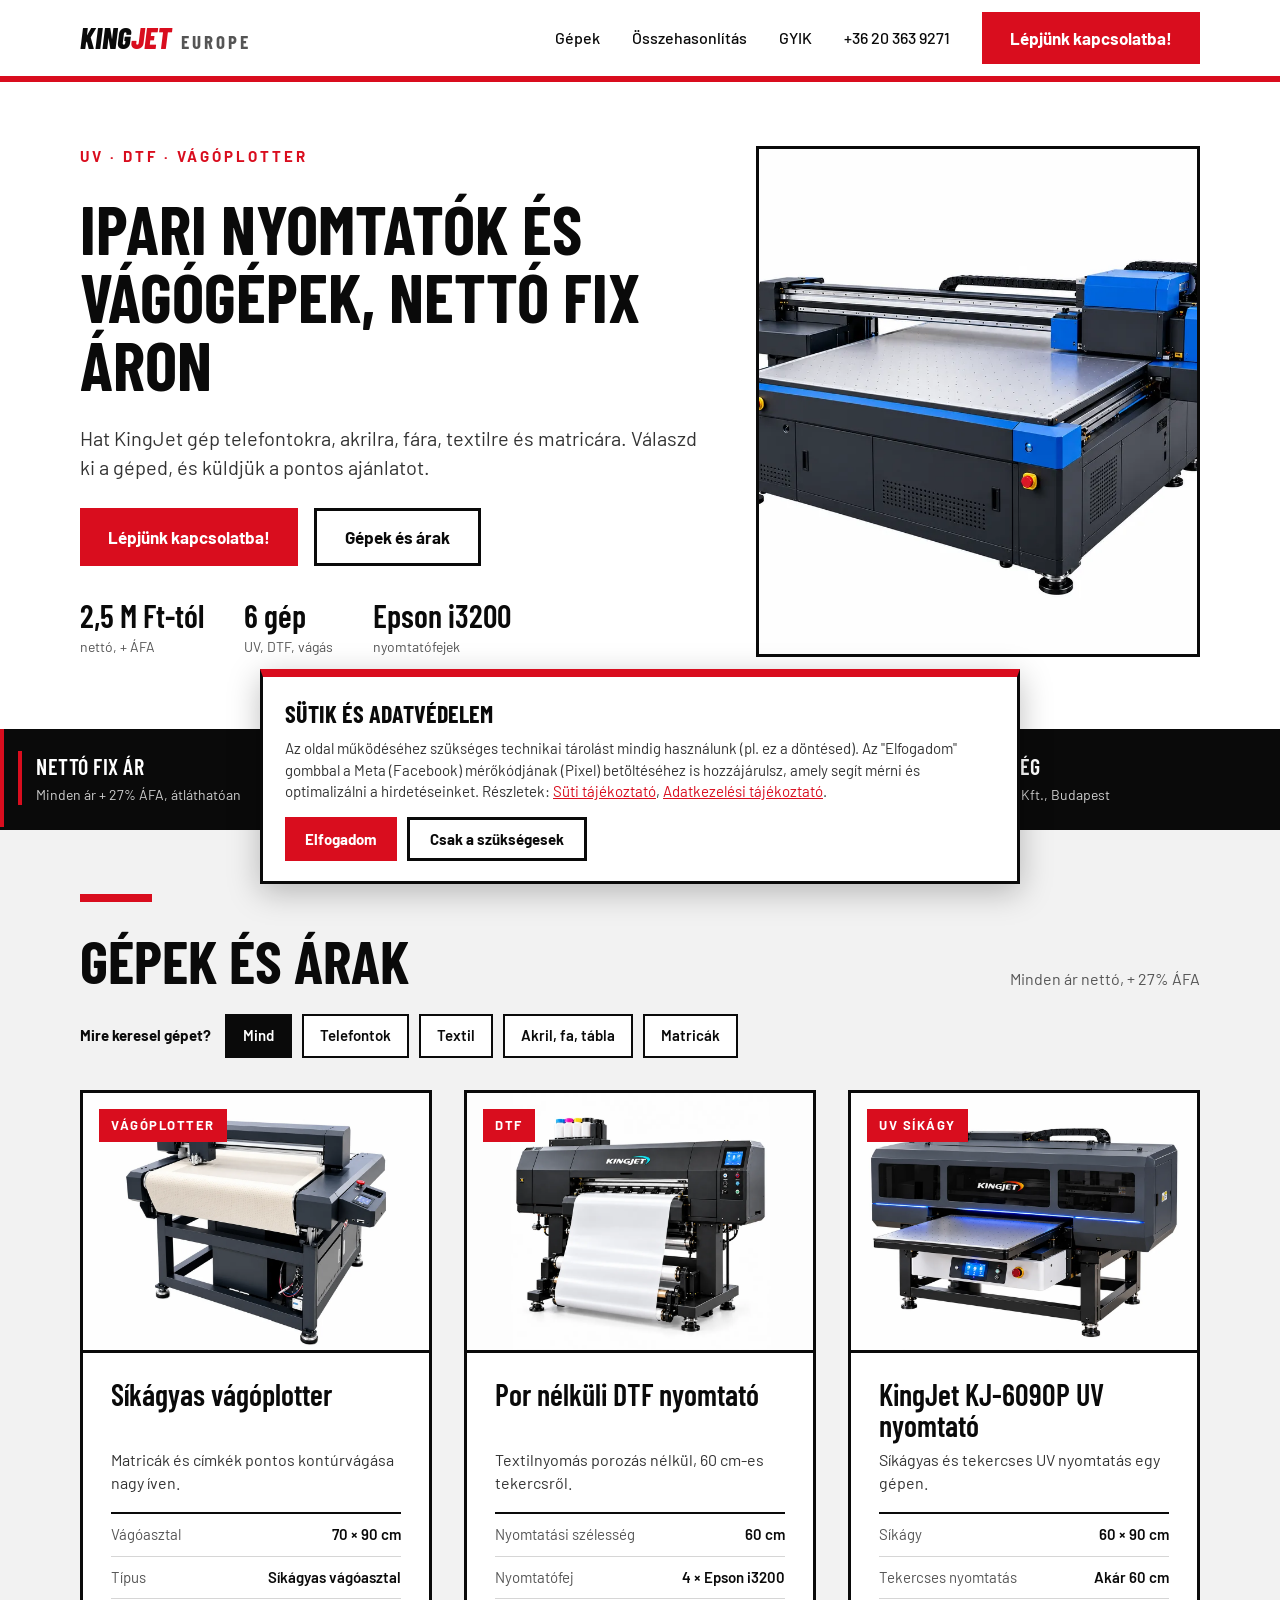
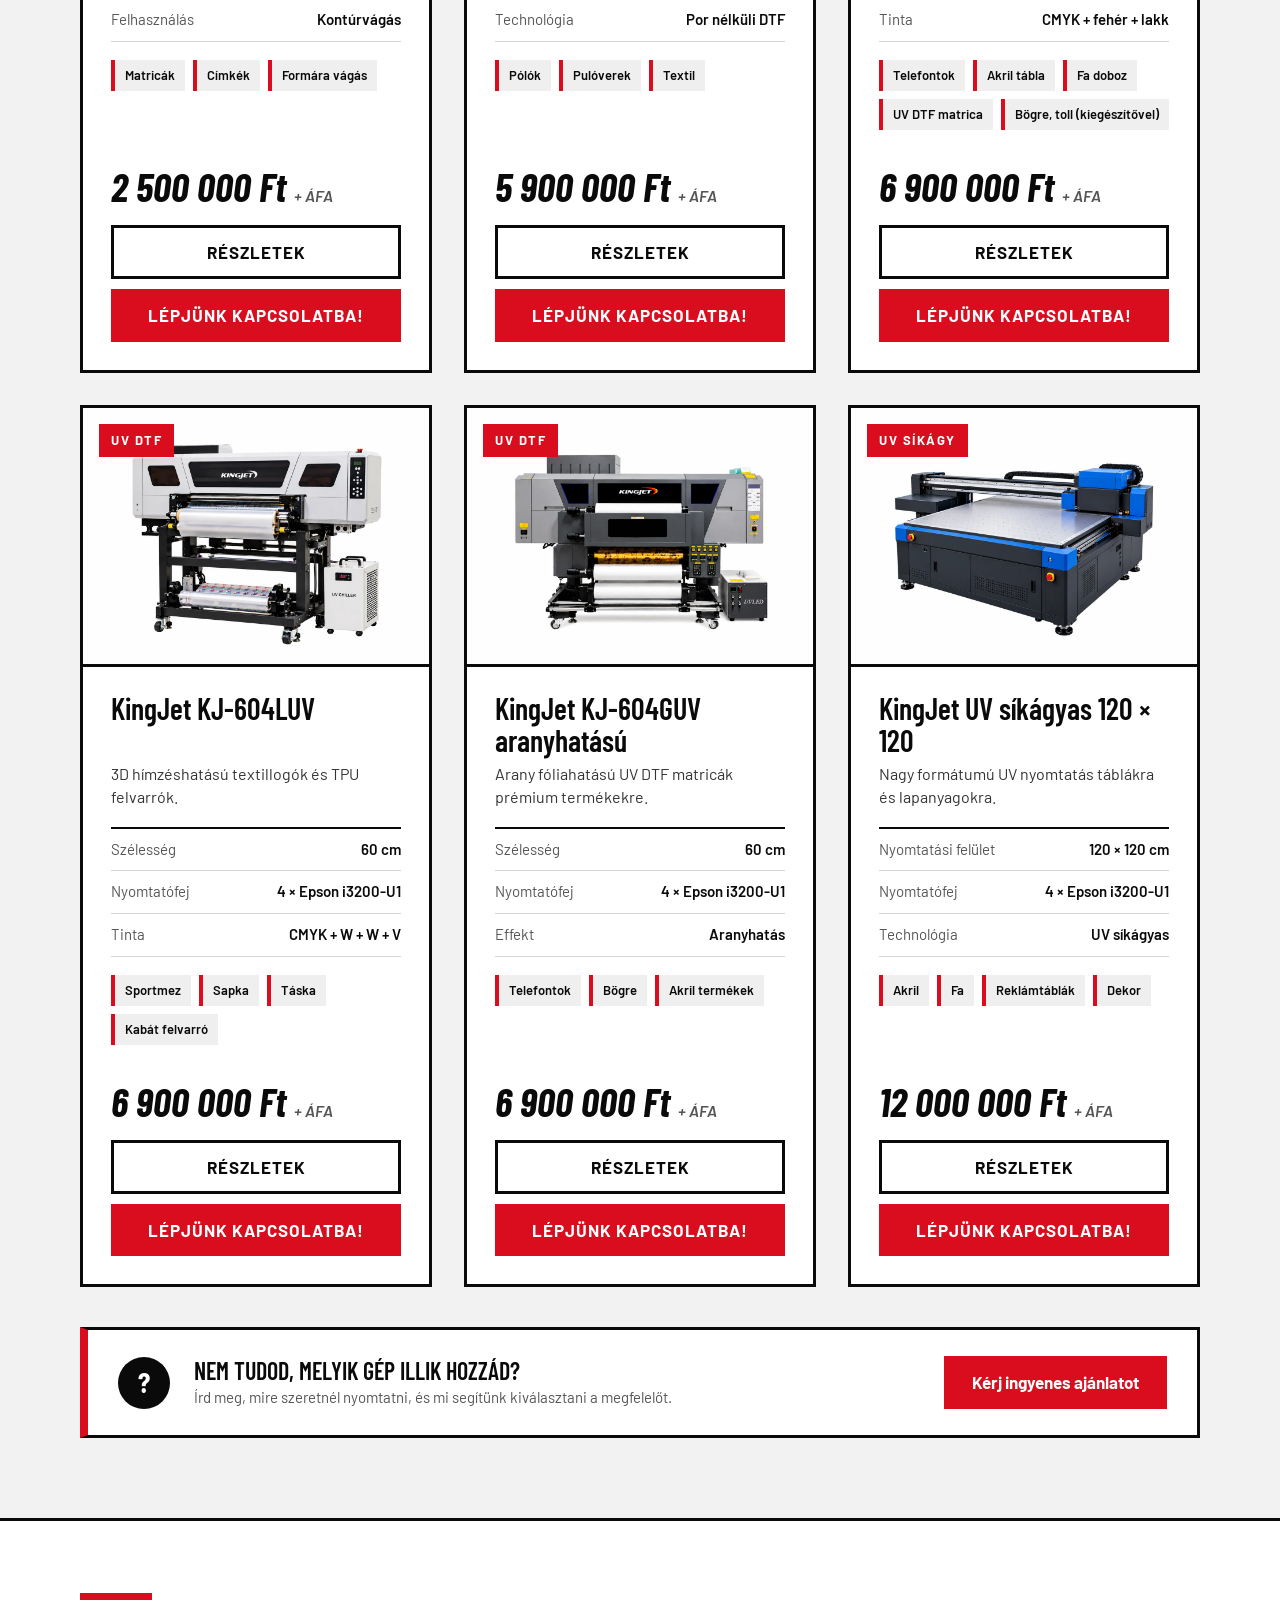
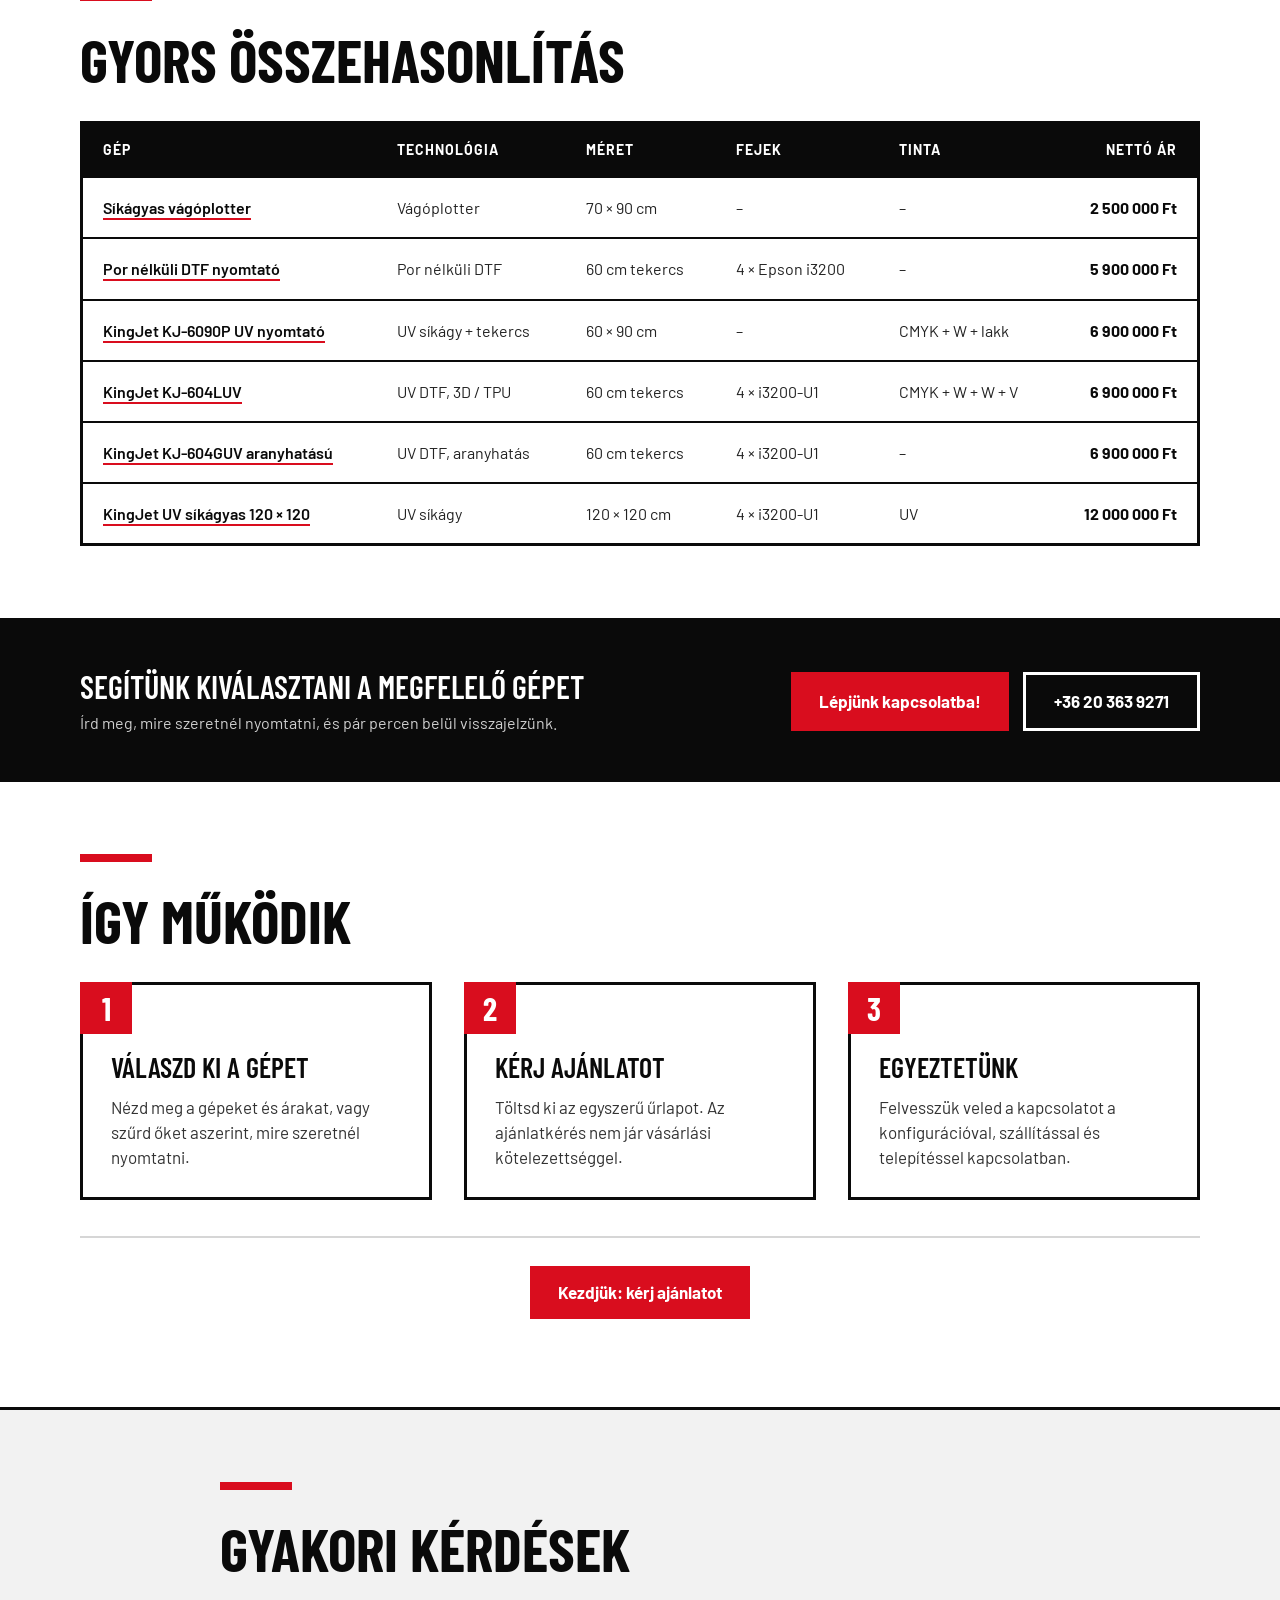
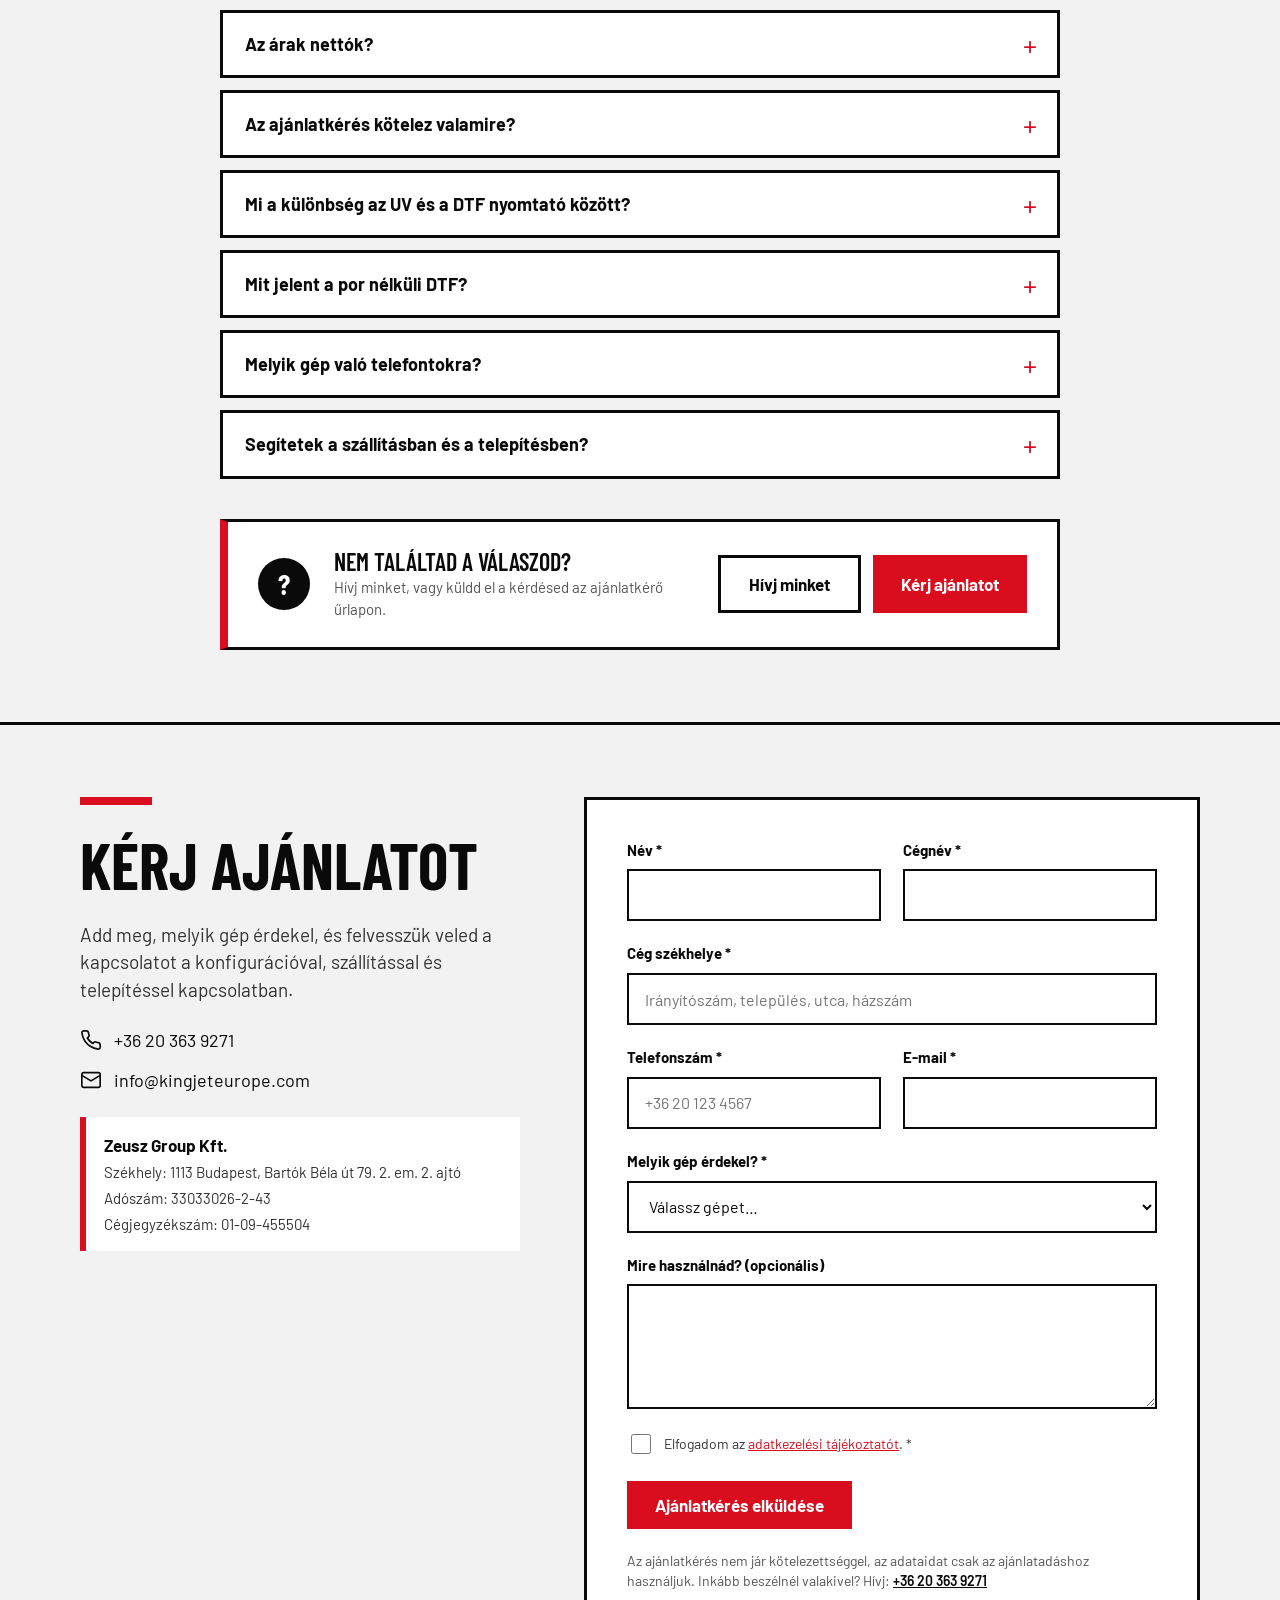
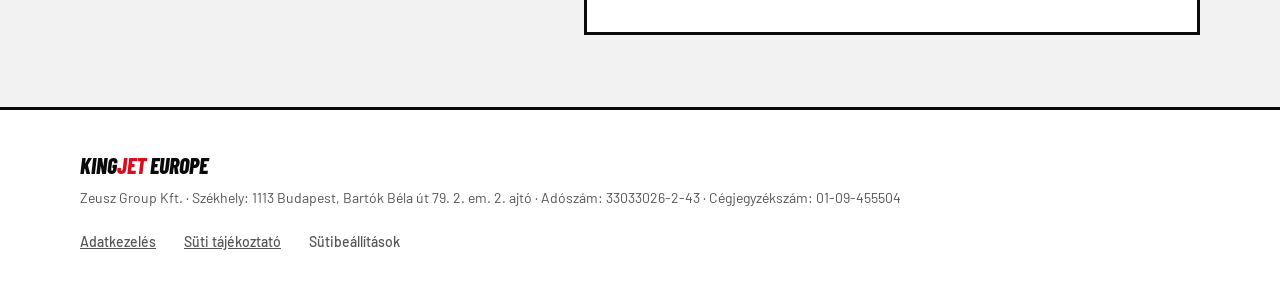
==== commit dbcc5e5b: "Űrlap javítás: tiszta e-mail, duplikáció elleni védelem, Lead esemény; charset-hiba javítva; köszönj" ====
--- a/index.html
+++ b/index.html
@@ -1,6 +1,7 @@
 <!doctype html>
 <html lang="hu">
 <head>
+<meta charset="utf-8">
 <!-- Meta Pixel Code -->
 <script>
 window._kjFbInit=function(){
@@ -27,7 +28,6 @@
 src="https://www.facebook.com/tr?id=1416705809908295&ev=PageView&noscript=1"
 /></noscript>
 <!-- End Meta Pixel Code -->
-<meta charset="utf-8">
 <meta name="viewport" content="width=device-width, initial-scale=1">
 <title>KingJet Europe – UV, DTF nyomtatók és vágógépek</title>
 <meta name="description" content="KingJet UV síkágyas, UV DTF, por nélküli DTF nyomtatók és vágóplotter nettó fix áron. Kérj ajánlatot!">
@@ -528,6 +528,7 @@
         <input type="hidden" name="_subject" value="Új ajánlatkérés – KingJet Europe">
         <input type="hidden" name="_template" value="table">
         <input type="hidden" name="_captcha" value="false">
+        <input type="hidden" name="_next" id="nextField" value="koszonjuk.html">
         <input type="text" name="_honey" class="hp" tabindex="-1" autocomplete="off" aria-hidden="true">
         <label>Név *<input required type="text" name="nev" autocomplete="name"></label>
         <label>Cégnév *<input required type="text" name="ceg" autocomplete="organization"></label>
@@ -692,6 +693,7 @@
   }
 
   var form=document.getElementById('quoteForm'),msg=document.getElementById('formMsg');
+  try{document.getElementById('nextField').value=location.origin+'/koszonjuk.html';}catch(e){}
   var btn=form.querySelector('button[type=submit]');
   function fail(){
     msg.textContent='Az űrlap elküldése nem sikerült. Kérjük, próbáld újra, vagy hívj minket: +36 20 363 9271, illetve írj ide: info@kingjeteurope.com';
@@ -699,20 +701,47 @@
   }
   form.addEventListener('submit',function(e){
     e.preventDefault();
+    if(form.dataset.submitting)return;
     msg.classList.remove('on');
     if(form.elements._honey.value){window.location.href='koszonjuk.html';return;}
+    form.dataset.submitting='1';
     btn.disabled=true;btn.textContent='Küldés…';
-    var fd=new FormData(form);
-    fd.set('gep',sel.options[sel.selectedIndex].text);
-    try{var sp=new URLSearchParams(location.search);['utm_source','utm_medium','utm_campaign','utm_term','utm_content'].forEach(function(k){if(sp.get(k))fd.set(k,sp.get(k));});}catch(e){}
-    fd.set('oldal',location.href.split('#')[0]);if(document.referrer)fd.set('hivatkozo',document.referrer);
-    fd.delete('adatkezeles');fd.set('adatkezelesi tajekoztato elfogadva','igen');
-    fetch('https://formsubmit.co/ajax/mullerdanielev@gmail.com',{method:'POST',body:fd,headers:{'Accept':'application/json'}})
+
+    // tiszta, olvasható mezőnevekkel épített e-mail a FormSubmit-nek
+    var out=new FormData();
+    out.set('_subject','Új érdeklődő – KingJet Europe ajánlatkérés');
+    out.set('_template','table');
+    out.set('_captcha','false');
+    out.set('_next',form.elements._next.value);
+    out.set('Név',form.elements.nev.value);
+    out.set('Cégnév',form.elements.ceg.value);
+    out.set('Cég székhelye',form.elements.szekhely.value);
+    out.set('Telefonszám',form.elements.telefon.value);
+    out.set('E-mail',form.elements.email.value);
+    out.set('Melyik gép érdekli',sel.options[sel.selectedIndex].text);
+    if(form.elements.uzenet.value)out.set('Üzenet',form.elements.uzenet.value);
+    out.set('Adatkezelési tájékoztató elfogadva','Igen');
+    out.set('Oldal',location.href.split('#')[0]);
+    if(document.referrer)out.set('Hivatkozó oldal',document.referrer);
+    try{
+      var sp=new URLSearchParams(location.search),utmLabels={utm_source:'UTM forrás',utm_medium:'UTM közeg',utm_campaign:'UTM kampány',utm_term:'UTM kulcsszó',utm_content:'UTM tartalom'};
+      Object.keys(utmLabels).forEach(function(k){if(sp.get(k))out.set(utmLabels[k],sp.get(k));});
+    }catch(e){}
+
+    fetch('https://formsubmit.co/ajax/mullerdanielev@gmail.com',{method:'POST',body:out,headers:{'Accept':'application/json'}})
       .then(function(r){return r.json().then(function(j){return {ok:r.ok,j:j};});})
       .then(function(x){
-        if(x.ok&&String(x.j.success)!=='false')window.location.href='koszonjuk.html';else fail();
+        if(x.ok&&String(x.j.success)!=='false'){
+          try{
+            if(window.fbq){
+              var eid='lead_'+Date.now()+'_'+Math.random().toString(36).slice(2);
+              fbq('track','Lead',{content_name:'Ajánlatkérés',content_category:sel.value},{eventID:eid});
+            }
+          }catch(e){}
+          window.location.href='koszonjuk.html';
+        }else{delete form.dataset.submitting;fail();}
       })
-      .catch(fail);
+      .catch(function(){delete form.dataset.submitting;fail();});
   });
 })();
 </script>
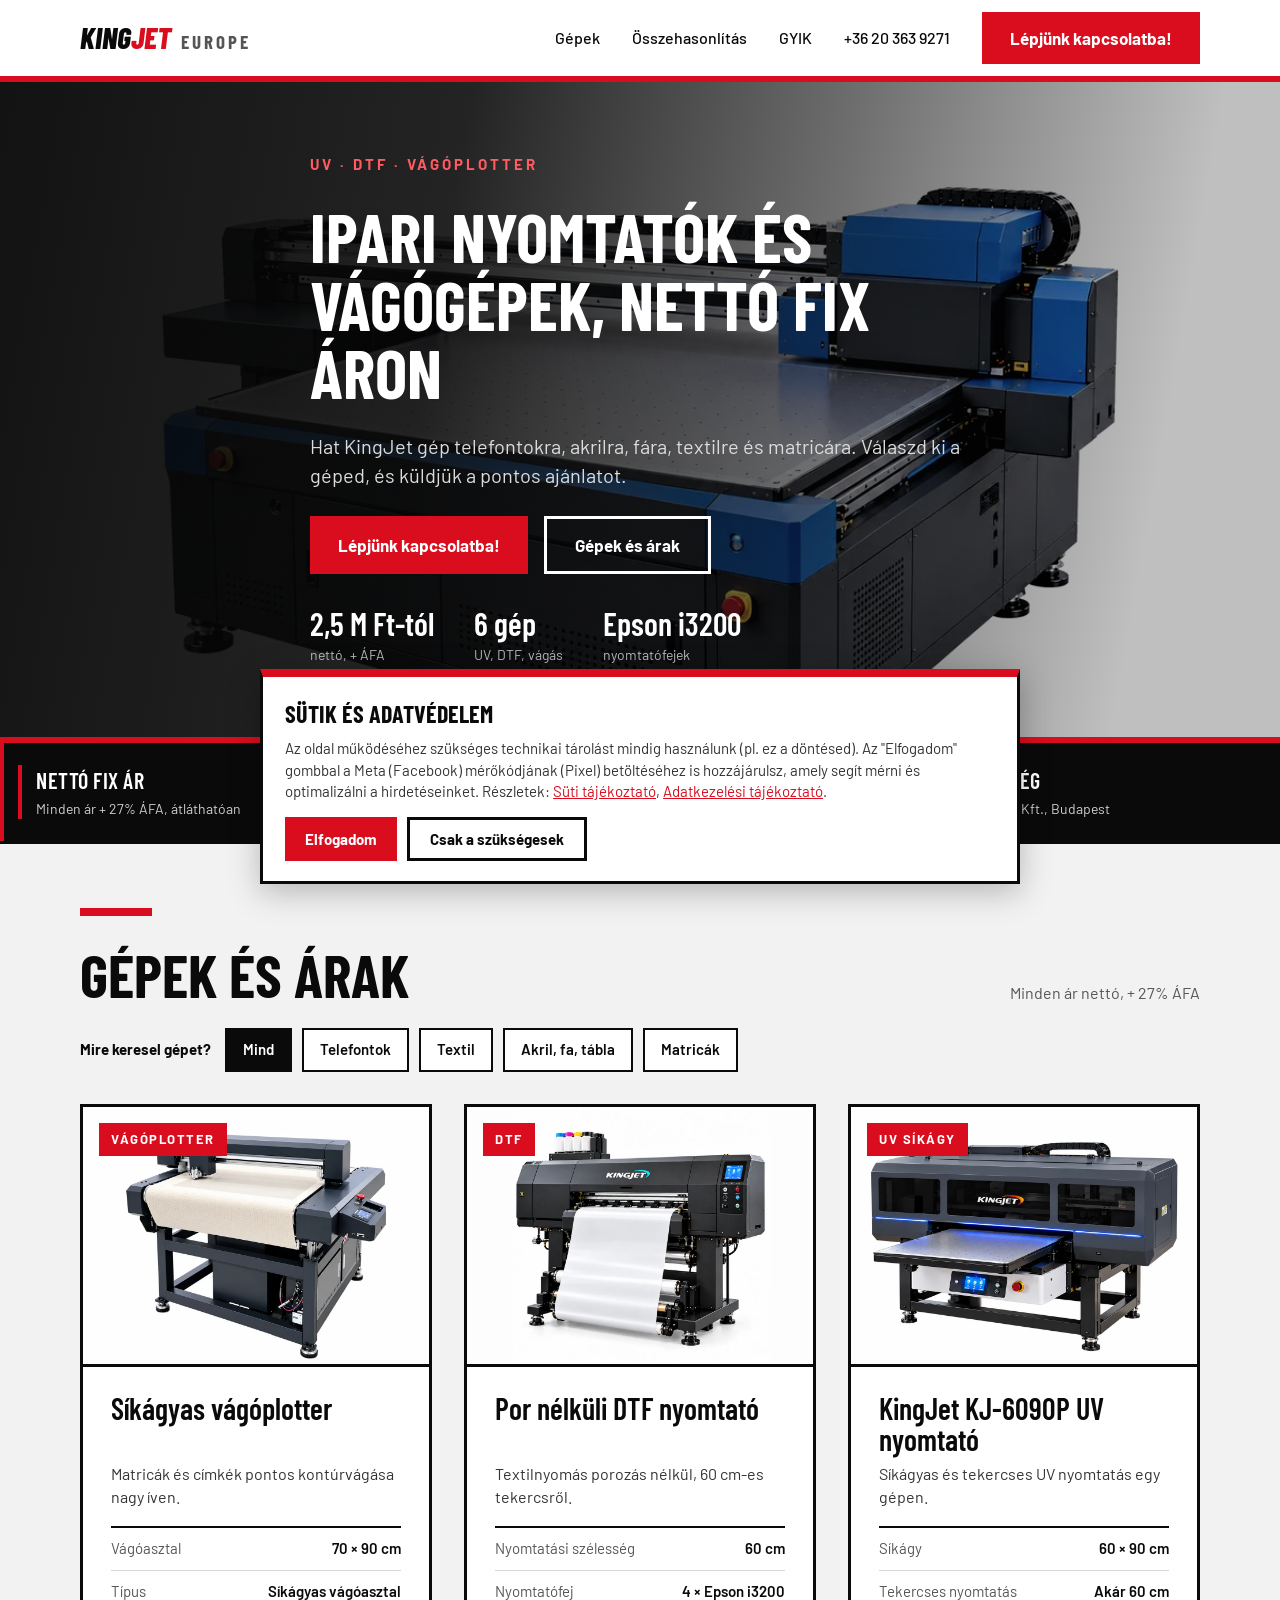
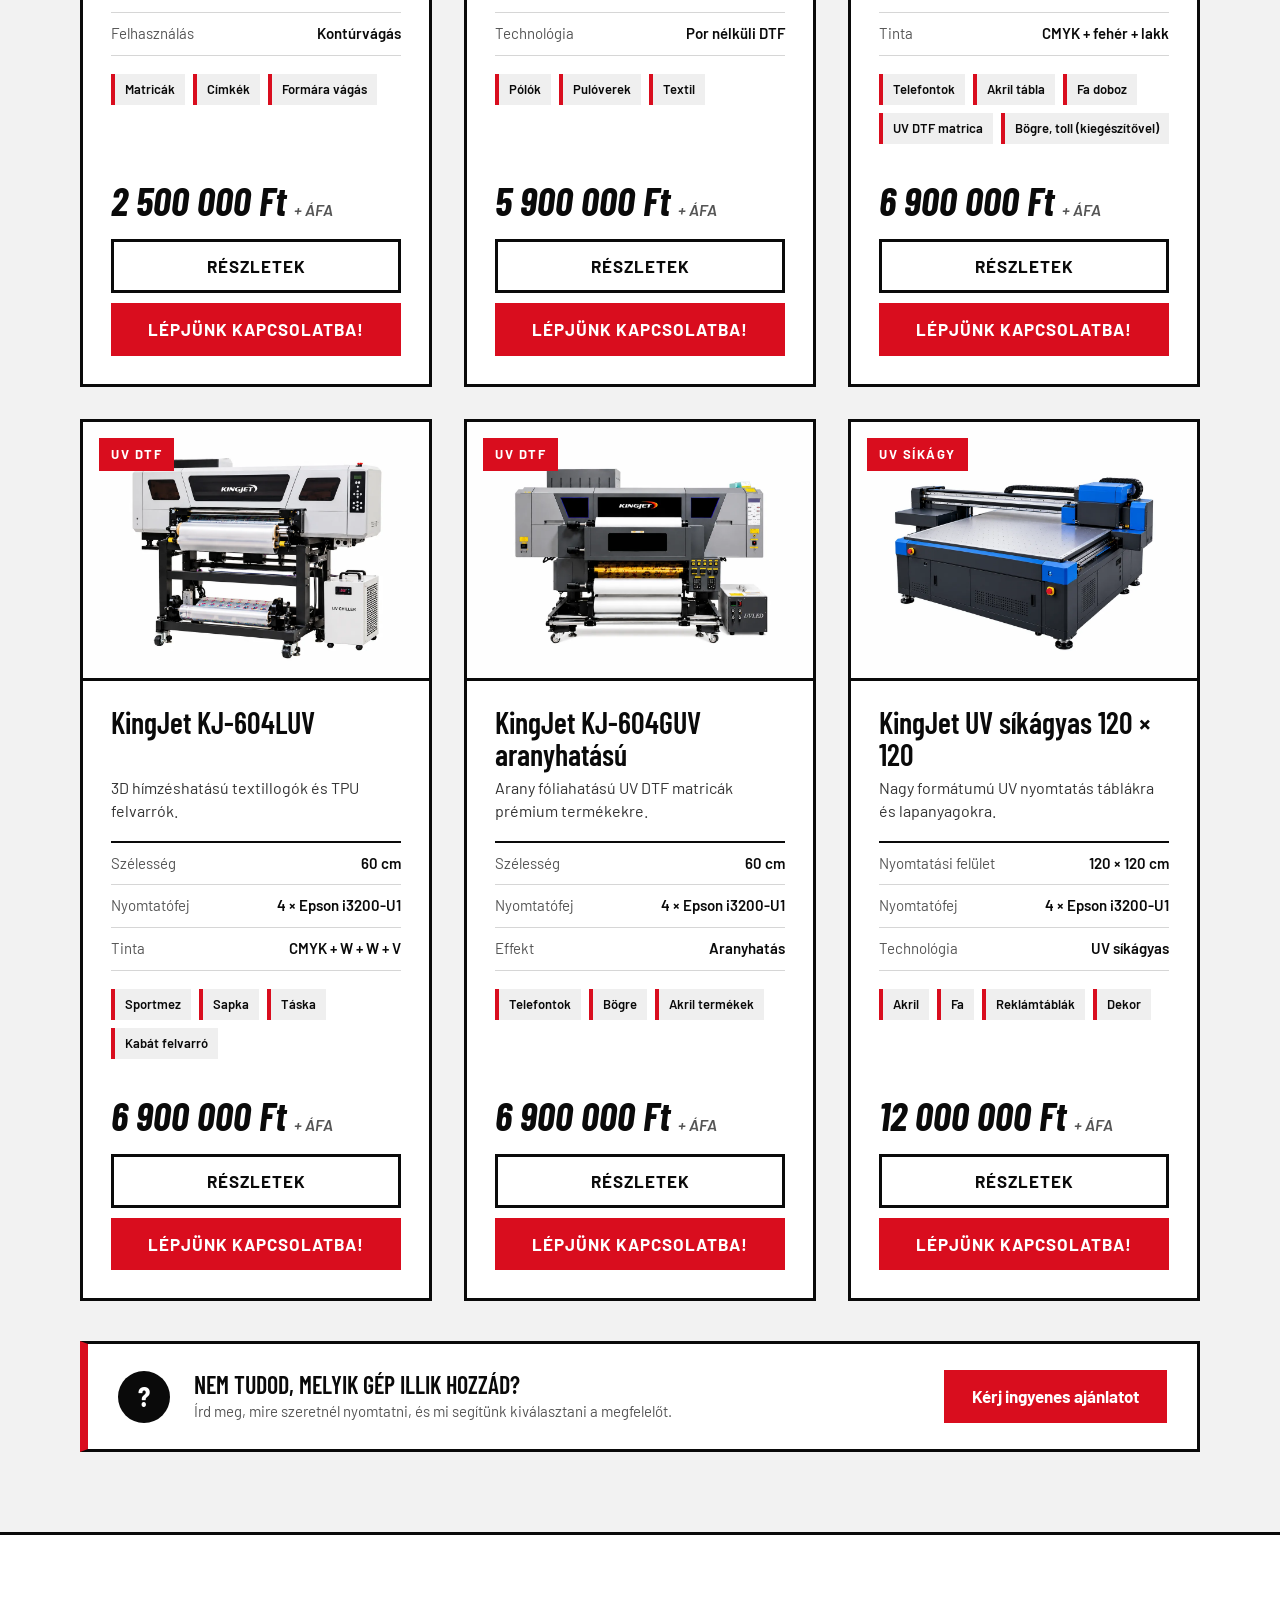
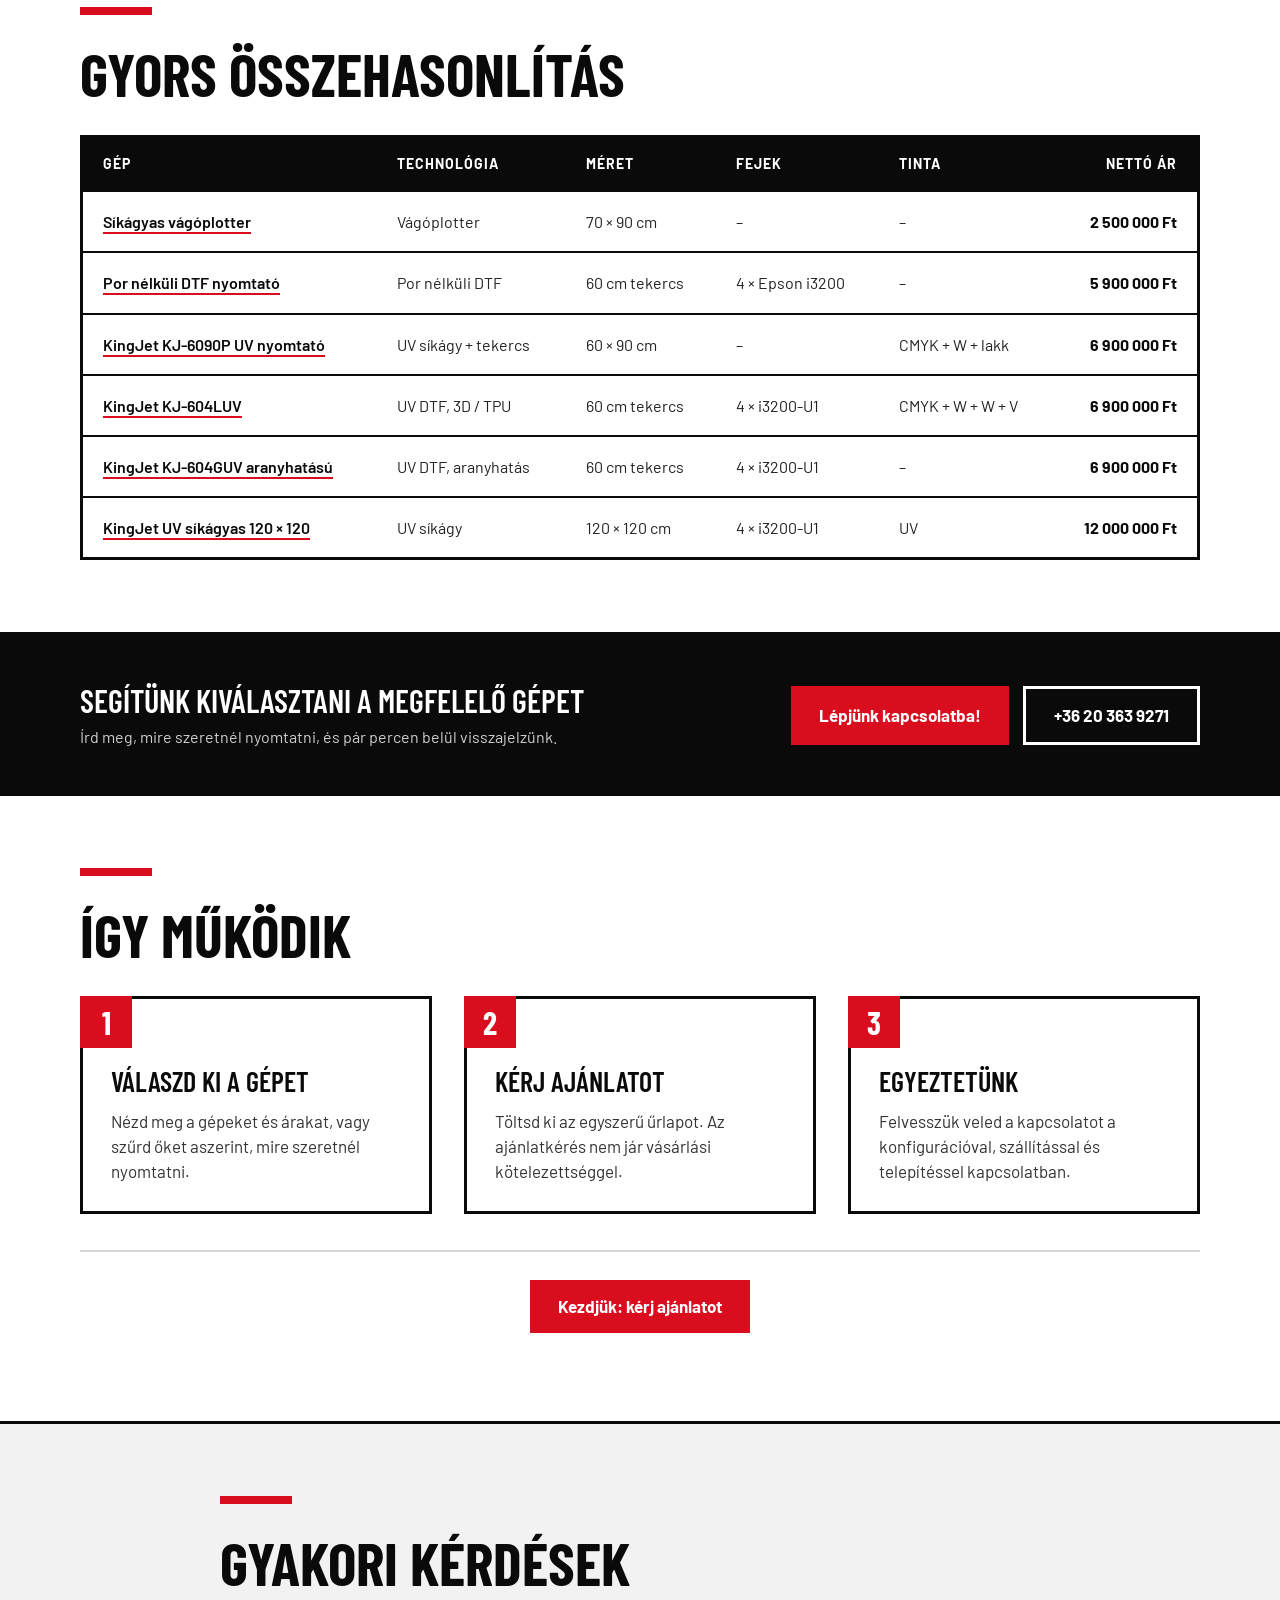
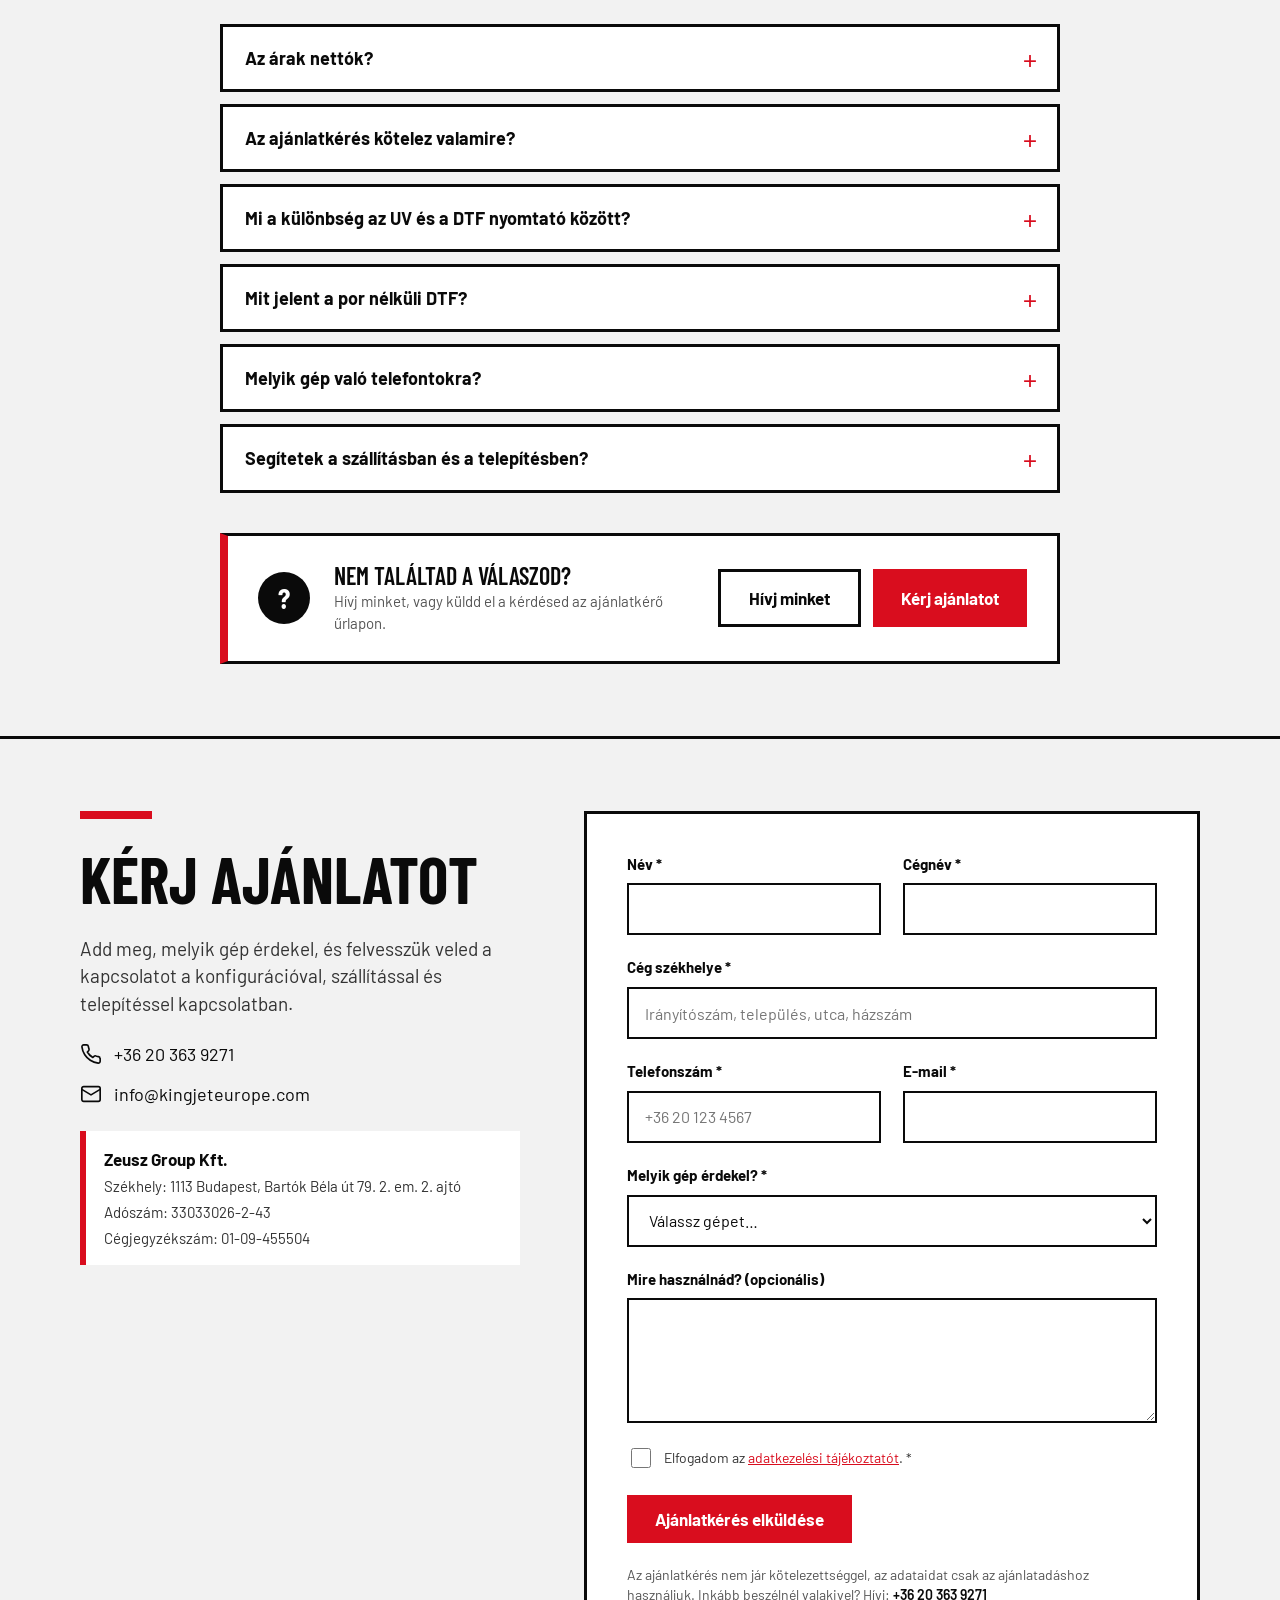
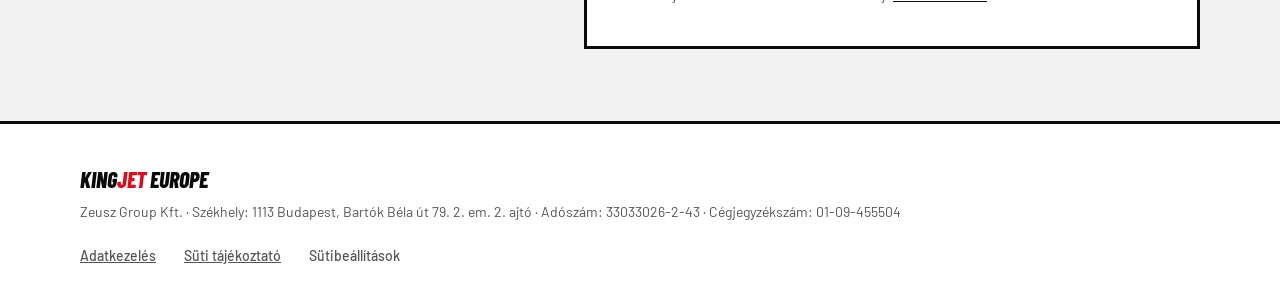
==== commit e91ad1b1: "Hero szekció: landing-page-szerű, teljes képes háttér sötét árnyalással - A korábbi kép-jobbra elren" ====
--- a/index.html
+++ b/index.html
@@ -61,17 +61,21 @@
 nav a.link{color:var(--ink);text-decoration:none}nav a.link:hover{color:var(--red)}
 
 /* hero */
-.hero .wrap{display:grid;grid-template-columns:minmax(0,620px) minmax(0,1fr);gap:56px;padding-top:64px;padding-bottom:72px;align-items:stretch}
-.hero-text{display:flex;flex-direction:column;justify-content:center;gap:26px}
-.eyebrow{font-size:15px;font-weight:700;letter-spacing:3px;color:var(--red)}
-.hero h1{font-weight:700;font-size:68px;line-height:1}
-.hero p{margin:0;font-size:20px;color:var(--text)}
+.hero{position:relative;overflow:hidden;min-height:640px;display:flex;align-items:center;border-bottom:6px solid var(--red);background:var(--ink)}
+.hero-bg{position:absolute;inset:0;z-index:0}
+.hero-bg img{width:100%;height:100%;object-fit:cover;object-position:center 35%;filter:grayscale(.3) contrast(1.08) brightness(.85)}
+.hero-scrim{position:absolute;inset:0;z-index:1;background:linear-gradient(100deg,rgba(6,6,6,.94) 0%,rgba(6,6,6,.86) 34%,rgba(6,6,6,.5) 62%,rgba(6,6,6,.12) 88%)}
+.hero .wrap{position:relative;z-index:2;padding-top:72px;padding-bottom:72px}
+.hero-text{display:flex;flex-direction:column;gap:26px;max-width:660px}
+.eyebrow{font-size:15px;font-weight:700;letter-spacing:3px;color:#ff5b63}
+.hero h1{font-weight:700;font-size:68px;line-height:1;color:#fff}
+.hero p{margin:0;font-size:20px;color:#dcdcdc}
 .ctas{display:flex;flex-wrap:wrap;gap:16px}
+.hero .btn-outline{background:transparent;color:#fff;border-color:#fff}
+.hero .btn-outline:hover{background:#fff;color:var(--ink)}
 .facts{display:flex;flex-wrap:wrap;gap:40px;padding-top:6px}
-.facts b{display:block;font-family:'Barlow Condensed',sans-serif;font-weight:600;font-size:32px;line-height:1.1}
-.facts small{font-size:14px;color:var(--muted)}
-.hero-img{border:3px solid var(--ink);background:var(--bg-alt);min-height:460px;overflow:hidden}
-.hero-img img{width:100%;height:100%;object-fit:cover}
+.facts b{display:block;font-family:'Barlow Condensed',sans-serif;font-weight:600;font-size:32px;line-height:1.1;color:#fff}
+.facts small{font-size:14px;color:#b9b9b9}
 
 /* products */
 .products{background:var(--bg-alt);border-top:3px solid var(--ink);border-bottom:3px solid var(--ink);padding:64px 0 80px}
@@ -141,8 +145,8 @@
 @media (max-width:1100px){
   :root{--pad:40px}
   .grid{grid-template-columns:repeat(2,minmax(0,1fr))}
-  .hero .wrap{grid-template-columns:1fr;gap:40px}
-  .hero-img{min-height:0;aspect-ratio:4/3}
+  .hero{min-height:560px}
+  .hero-text{max-width:560px}
   .quote .wrap{grid-template-columns:1fr;gap:40px}
 }
 @media (max-width:720px){
@@ -151,9 +155,13 @@
   .logo{font-size:24px}.logo small{font-size:15px;letter-spacing:2px}
   nav .link{display:none}
   nav .btn{padding:10px 14px;font-size:14px;min-height:44px;white-space:nowrap}
-  .hero .wrap{padding-top:36px;padding-bottom:48px}
-  .hero h1{font-size:44px}
-  .hero p{font-size:18px}
+  .hero{min-height:0}
+  .hero-scrim{background:linear-gradient(180deg,rgba(6,6,6,.55) 0%,rgba(6,6,6,.88) 55%,rgba(6,6,6,.96) 100%)}
+  .hero-bg img{object-position:center 30%}
+  .hero .wrap{padding-top:220px;padding-bottom:40px}
+  .hero-text{max-width:none}
+  .hero h1{font-size:40px}
+  .hero p{font-size:17px}
   .ctas .btn{flex:1 1 100%}
   .facts{gap:24px}.facts b{font-size:26px}
   .products,.compare,.quote{padding:48px 0}
@@ -316,6 +324,8 @@
 
 <main id="top">
 <section class="hero">
+  <div class="hero-bg"><img src="images/hero-uv-sikagyas-120x120.webp" alt="KingJet 120×120 cm UV síkágyas nyomtató" width="1600" height="1000"></div>
+  <div class="hero-scrim"></div>
   <div class="wrap">
     <div class="hero-text">
       <div class="eyebrow">UV · DTF · VÁGÓPLOTTER</div>
@@ -331,7 +341,6 @@
         <div><b>Epson i3200</b><small>nyomtatófejek</small></div>
       </div>
     </div>
-    <div class="hero-img"><img src="images/hero-uv-sikagyas-120x120.webp" alt="KingJet 120×120 cm UV síkágyas nyomtató" width="1000" height="750"></div>
   </div>
 </section>
 
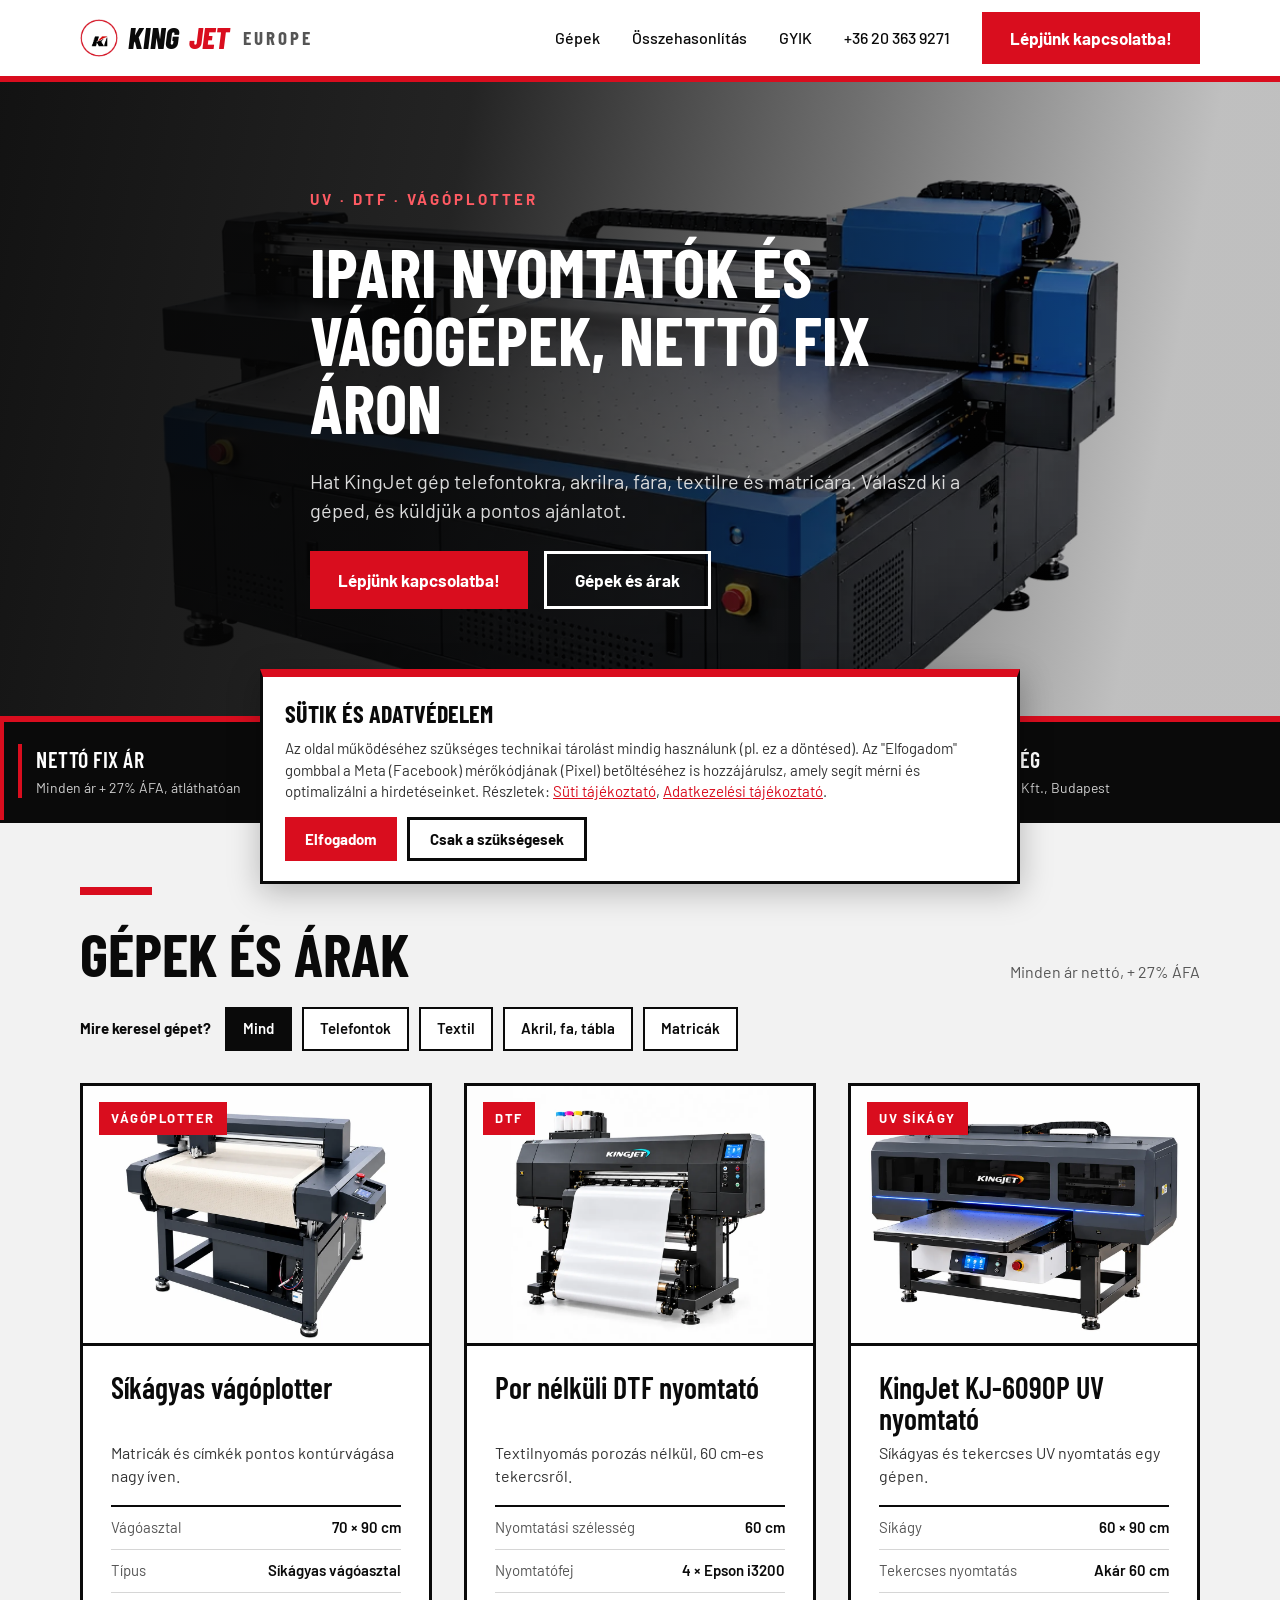
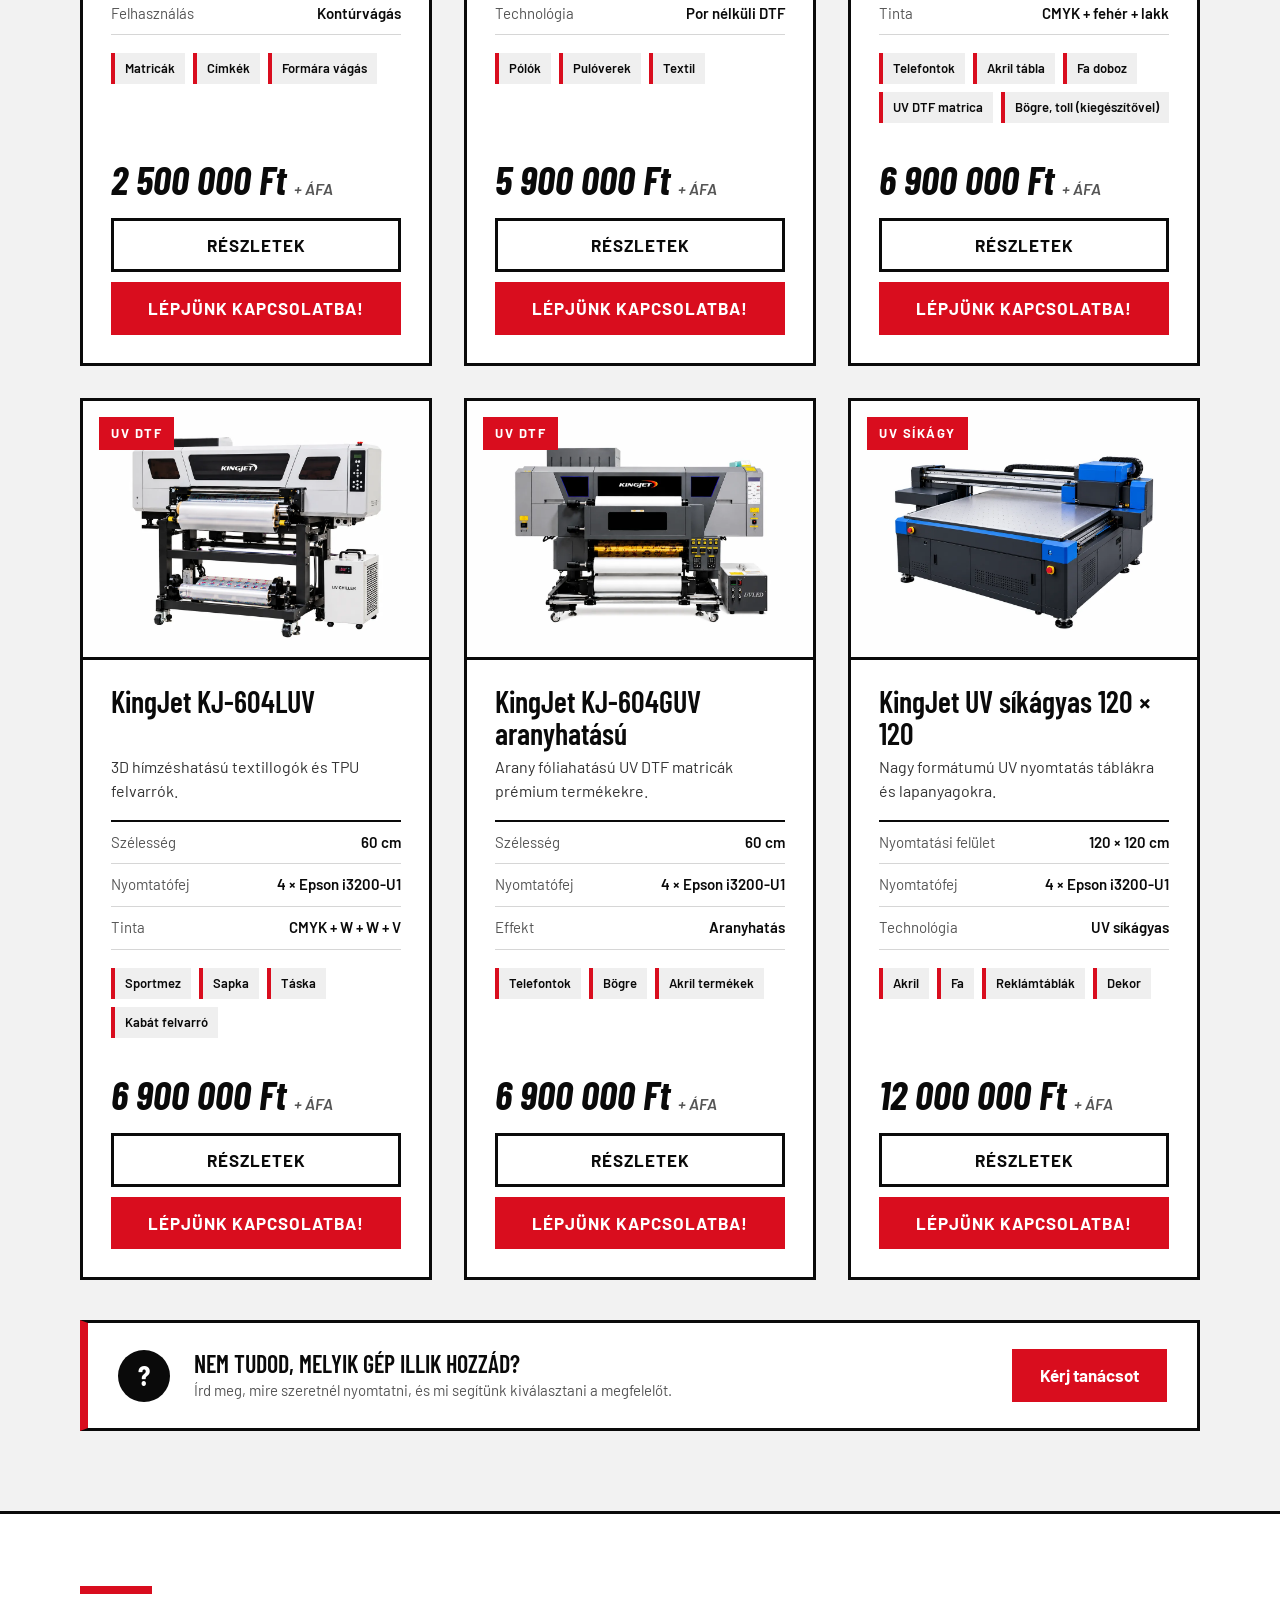
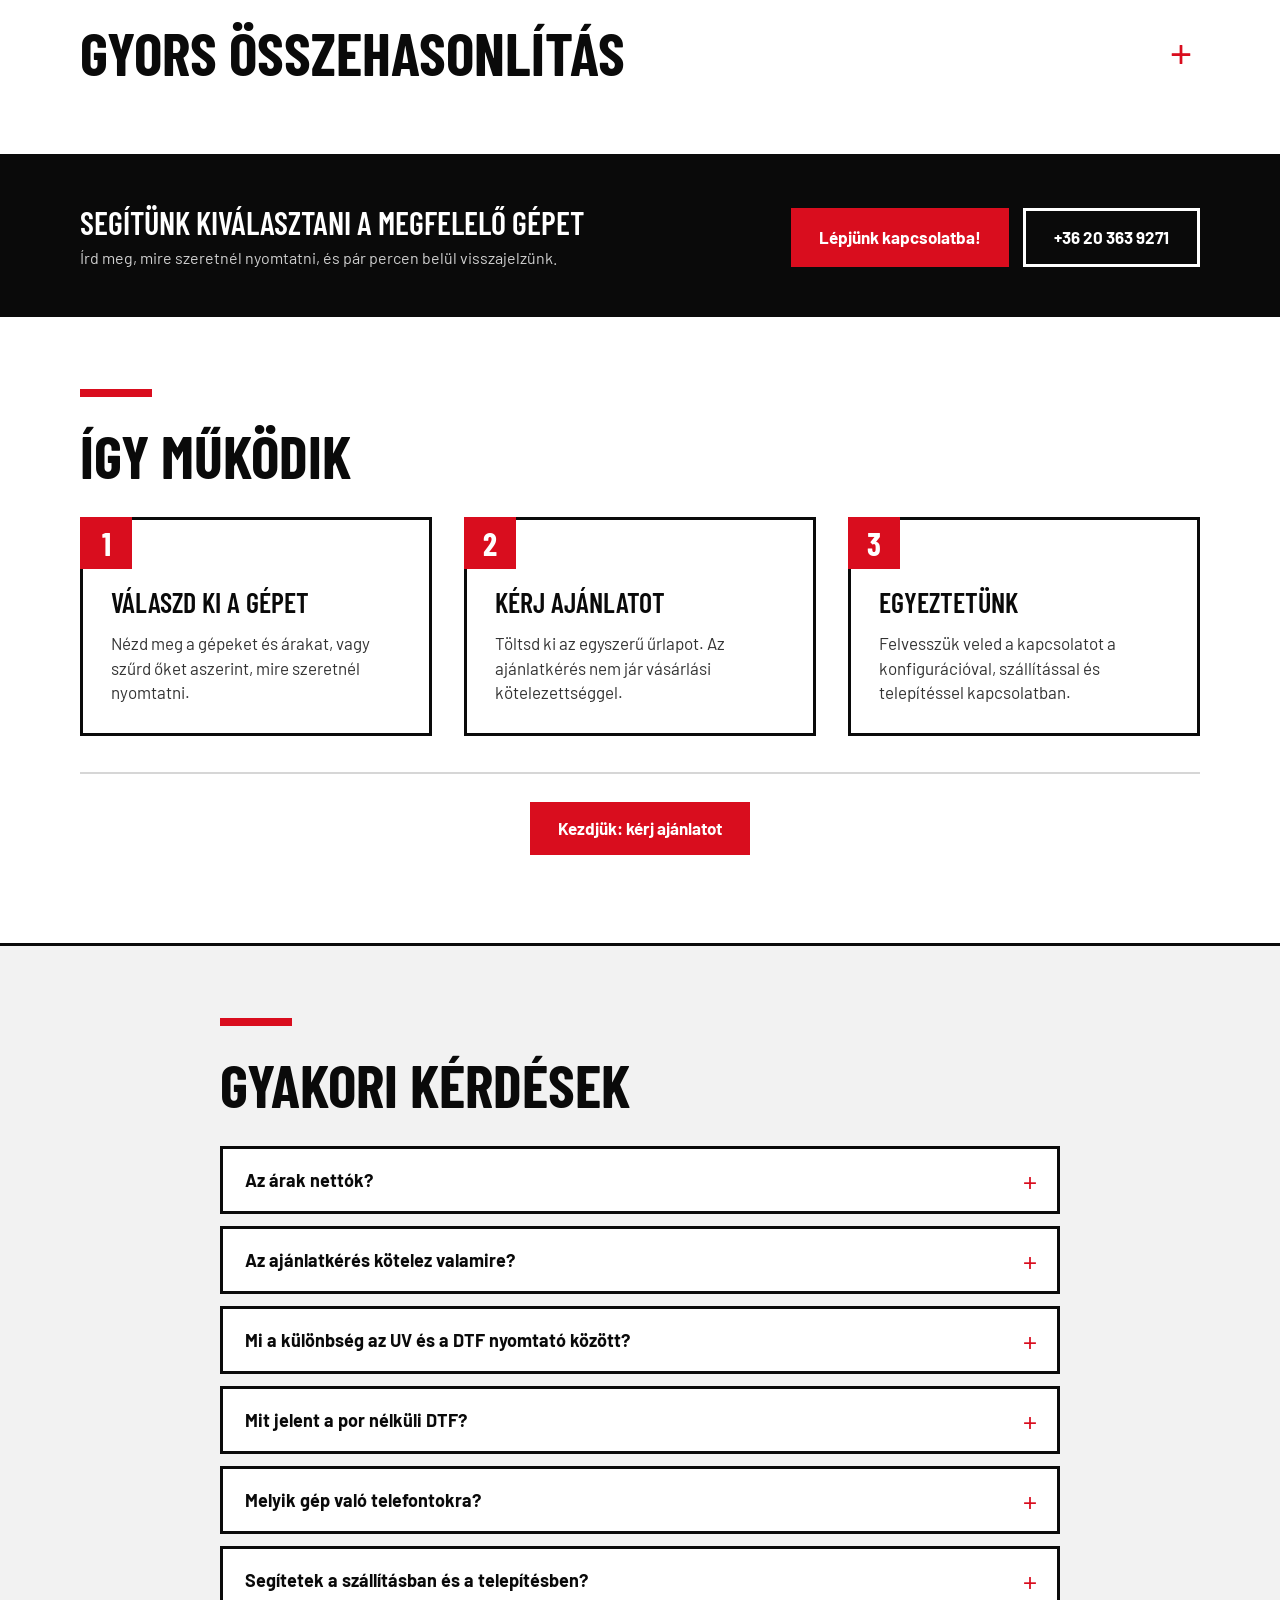
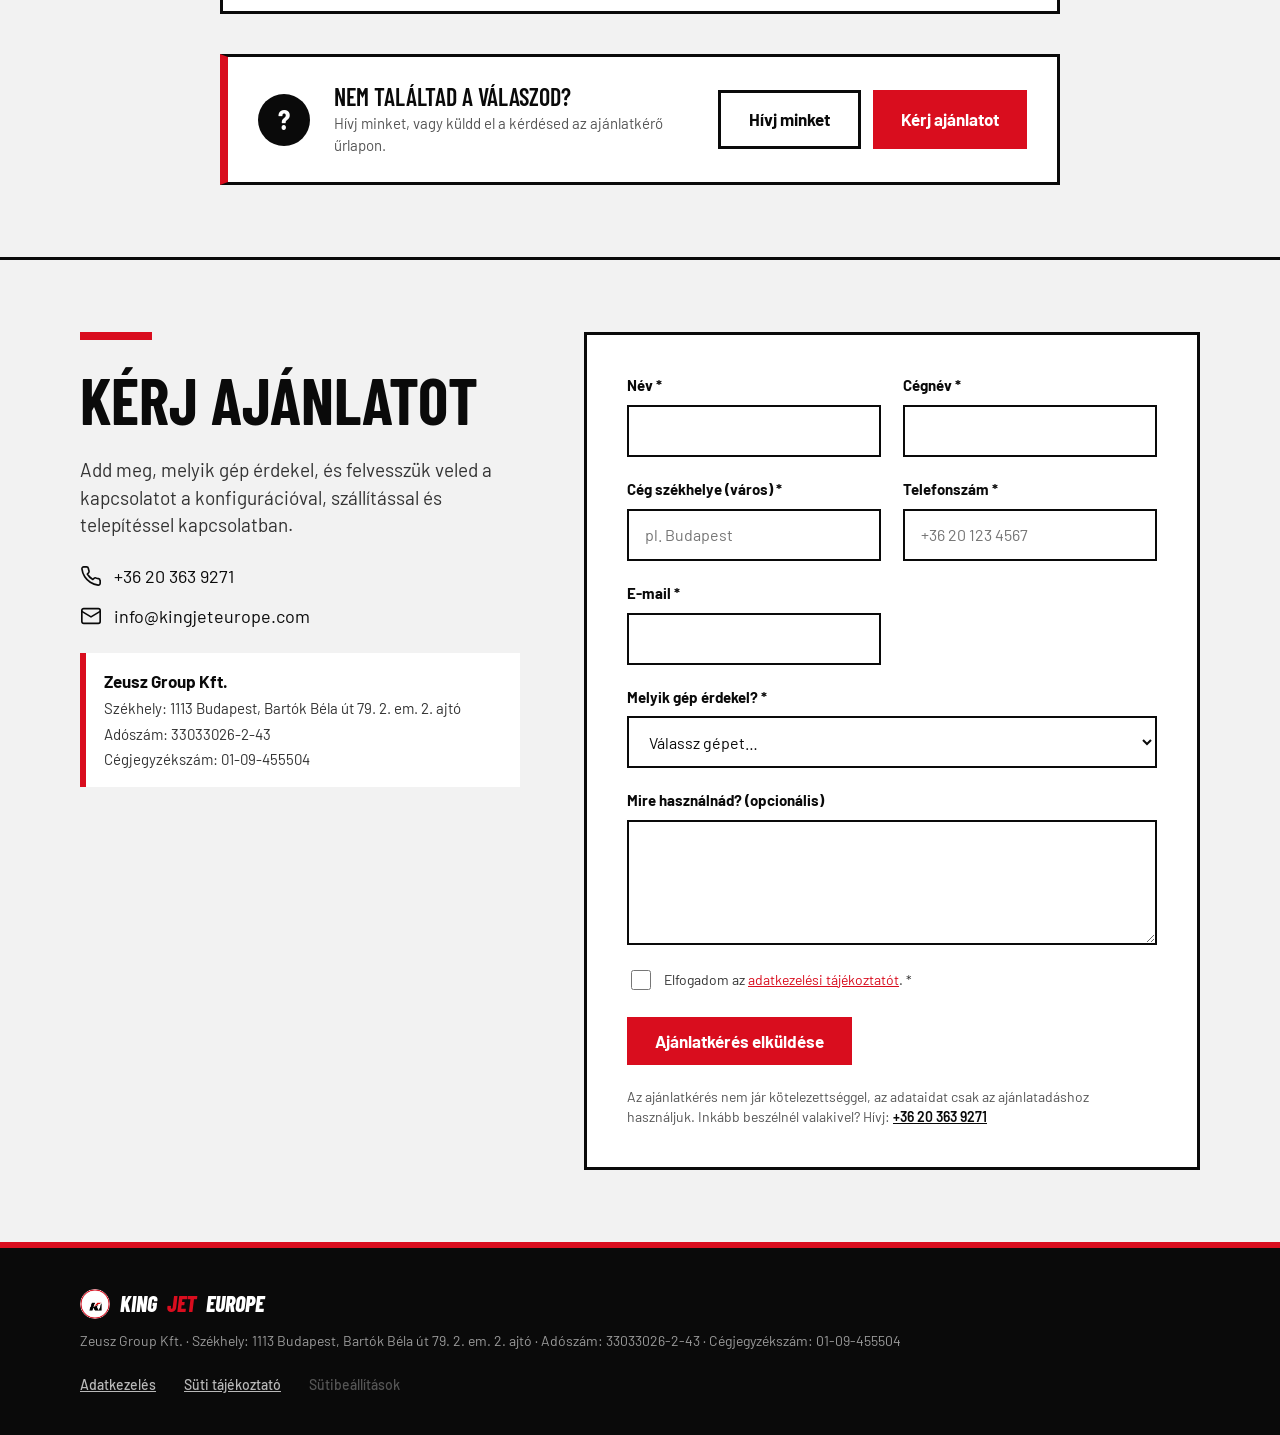
==== commit 428f4a56: "Logó badge + favicon, sötét márkás lábléc, lenyitható összehasonlítás, apró finomítások - Új körbe z" ====
--- a/index.html
+++ b/index.html
@@ -2,6 +2,9 @@
 <html lang="hu">
 <head>
 <meta charset="utf-8">
+<link rel="icon" type="image/png" sizes="32x32" href="images/favicon-32.png">
+<link rel="icon" type="image/png" sizes="512x512" href="images/favicon-512.png">
+<link rel="apple-touch-icon" href="images/apple-touch-icon.png">
 <!-- Meta Pixel Code -->
 <script>
 window._kjFbInit=function(){
@@ -55,8 +58,9 @@
 /* header */
 header{position:sticky;top:0;z-index:10;background:#fff;border-bottom:6px solid var(--red)}
 header .wrap{height:76px;display:flex;align-items:center;justify-content:space-between;gap:24px}
-.logo{font-family:'Barlow Condensed',sans-serif;font-weight:800;font-style:italic;font-size:30px;color:var(--ink);text-decoration:none;white-space:nowrap}
+.logo{display:inline-flex;align-items:center;gap:10px;font-family:'Barlow Condensed',sans-serif;font-weight:800;font-style:italic;font-size:30px;color:var(--ink);text-decoration:none;white-space:nowrap}
 .logo span{color:var(--red)}.logo small{font-style:normal;font-weight:700;font-size:19px;color:var(--muted);letter-spacing:3px;margin-left:4px}
+.logo-badge{width:38px;height:38px;border-radius:50%;flex-shrink:0}
 nav{display:flex;align-items:center;gap:32px;font-weight:500}
 nav a.link{color:var(--ink);text-decoration:none}nav a.link:hover{color:var(--red)}
 
@@ -103,7 +107,13 @@
 
 /* compare */
 .compare{padding:72px 0}
-.compare h2{margin-bottom:32px}
+.compare h2{margin-bottom:0}
+.compare-details summary{cursor:pointer;list-style:none;position:relative;padding-right:64px;margin-bottom:32px}
+.compare-details summary::-webkit-details-marker{display:none}
+.compare-details summary::after{content:'+';position:absolute;right:8px;top:50%;transform:translateY(-50%);font-size:44px;line-height:1;color:var(--red);font-weight:400}
+.compare-details[open] summary::after{content:'\2212'}
+.compare-details:not([open]) summary{margin-bottom:0}
+.compare-details summary:hover h2{color:var(--red)}
 .table-scroll{overflow-x:auto;border:3px solid var(--ink)}
 table{width:100%;border-collapse:collapse;min-width:900px}
 th{background:var(--ink);color:#fff;text-align:left;font-size:14px;font-weight:700;letter-spacing:1px;text-transform:uppercase;padding:16px 20px}
@@ -135,11 +145,14 @@
 .thanks p{margin:0;font-size:19px;color:var(--text)}
 
 /* footer */
-footer{border-top:3px solid var(--ink);padding:40px 0;font-size:14px;color:var(--muted)}
+footer{background:var(--ink);border-top:6px solid var(--red);padding:40px 0;font-size:14px;color:#b9b9b9}
 footer .wrap{display:flex;justify-content:space-between;align-items:flex-start;gap:24px;flex-wrap:wrap}
-footer .logo{font-size:22px}
-footer .legal{margin-top:6px}
-footer nav{gap:28px}footer nav a{color:var(--muted)}
+footer .logo{font-size:22px;color:#fff}
+footer .logo small{color:#9a9a9a}
+footer .logo-badge{width:30px;height:30px}
+footer .legal{margin-top:6px;color:#9a9a9a}
+footer nav{gap:28px}footer nav a,footer nav button{color:#b9b9b9}
+footer nav a:hover,footer nav button:hover{color:#fff}
 
 /* responsive */
 @media (max-width:1100px){
@@ -311,7 +324,7 @@
 
 <header>
   <div class="wrap">
-    <a class="logo" href="#top">KING<span>JET</span> <small>EUROPE</small></a>
+    <a class="logo" href="#top"><img class="logo-badge" src="images/kingjet-badge.webp" alt="" width="76" height="76">KING<span>JET</span> <small>EUROPE</small></a>
     <nav>
       <a class="link" href="#gepek">Gépek</a>
       <a class="link" href="#osszehasonlitas">Összehasonlítás</a>
@@ -334,11 +347,6 @@
       <div class="ctas">
         <a class="btn btn-red" href="#ajanlat">Lépjünk kapcsolatba!</a>
         <a class="btn btn-outline" href="#gepek">Gépek és árak</a>
-      </div>
-      <div class="facts">
-        <div><b>2,5 M Ft-tól</b><small>nettó, + ÁFA</small></div>
-        <div><b>6 gép</b><small>UV, DTF, vágás</small></div>
-        <div><b>Epson i3200</b><small>nyomtatófejek</small></div>
       </div>
     </div>
   </div>
@@ -441,7 +449,7 @@
         <b>Nem tudod, melyik gép illik hozzád?</b>
         <span>Írd meg, mire szeretnél nyomtatni, és mi segítünk kiválasztani a megfelelőt.</span>
       </div>
-      <a class="btn btn-red" href="#ajanlat">Kérj ingyenes ajánlatot</a>
+      <a class="btn btn-red" href="#ajanlat">Kérj tanácsot</a>
     </div>
   </div>
 </section>
@@ -449,7 +457,8 @@
 <section class="compare" id="osszehasonlitas">
   <div class="wrap">
     <div class="bar"></div>
-    <h2 class="display">Gyors összehasonlítás</h2>
+    <details class="compare-details">
+    <summary><h2 class="display">Gyors összehasonlítás</h2></summary>
     <div class="table-scroll">
       <table>
         <thead><tr><th>Gép</th><th>Technológia</th><th>Méret</th><th>Fejek</th><th>Tinta</th><th>Nettó ár</th></tr></thead>
@@ -463,6 +472,7 @@
         </tbody>
       </table>
     </div>
+    </details>
   </div>
 </section>
 
@@ -541,7 +551,7 @@
         <input type="text" name="_honey" class="hp" tabindex="-1" autocomplete="off" aria-hidden="true">
         <label>Név *<input required type="text" name="nev" autocomplete="name"></label>
         <label>Cégnév *<input required type="text" name="ceg" autocomplete="organization"></label>
-        <label class="full">Cég székhelye *<input required type="text" name="szekhely" autocomplete="street-address" placeholder="Irányítószám, település, utca, házszám"></label>
+        <label>Cég székhelye (város) *<input required type="text" name="szekhely" autocomplete="address-level2" placeholder="pl. Budapest"></label>
         <label>Telefonszám *<input required type="tel" name="telefon" autocomplete="tel" inputmode="tel" placeholder="+36 20 123 4567"></label>
         <label>E-mail *<input required type="email" name="email" autocomplete="email"></label>
         <label class="full">Melyik gép érdekel? *
@@ -573,7 +583,7 @@
 <footer>
   <div class="wrap">
     <div>
-      <div class="logo">KING<span>JET</span> EUROPE</div>
+      <div class="logo"><img class="logo-badge" src="images/kingjet-badge.webp" alt="" width="60" height="60">KING<span>JET</span> EUROPE</div>
       <div class="legal">Zeusz Group Kft. · Székhely: 1113 Budapest, Bartók Béla út 79. 2. em. 2. ajtó · Adószám: 33033026-2-43 · Cégjegyzékszám: 01-09-455504</div>
     </div>
     <nav>
@@ -741,13 +751,7 @@
       .then(function(r){return r.json().then(function(j){return {ok:r.ok,j:j};});})
       .then(function(x){
         if(x.ok&&String(x.j.success)!=='false'){
-          try{
-            if(window.fbq){
-              var eid='lead_'+Date.now()+'_'+Math.random().toString(36).slice(2);
-              fbq('track','Lead',{content_name:'Ajánlatkérés',content_category:sel.value},{eventID:eid});
-            }
-          }catch(e){}
-          window.location.href='koszonjuk.html';
+          window.location.href='koszonjuk.html?gep='+encodeURIComponent(sel.value||'');
         }else{delete form.dataset.submitting;fail();}
       })
       .catch(function(){delete form.dataset.submitting;fail();});
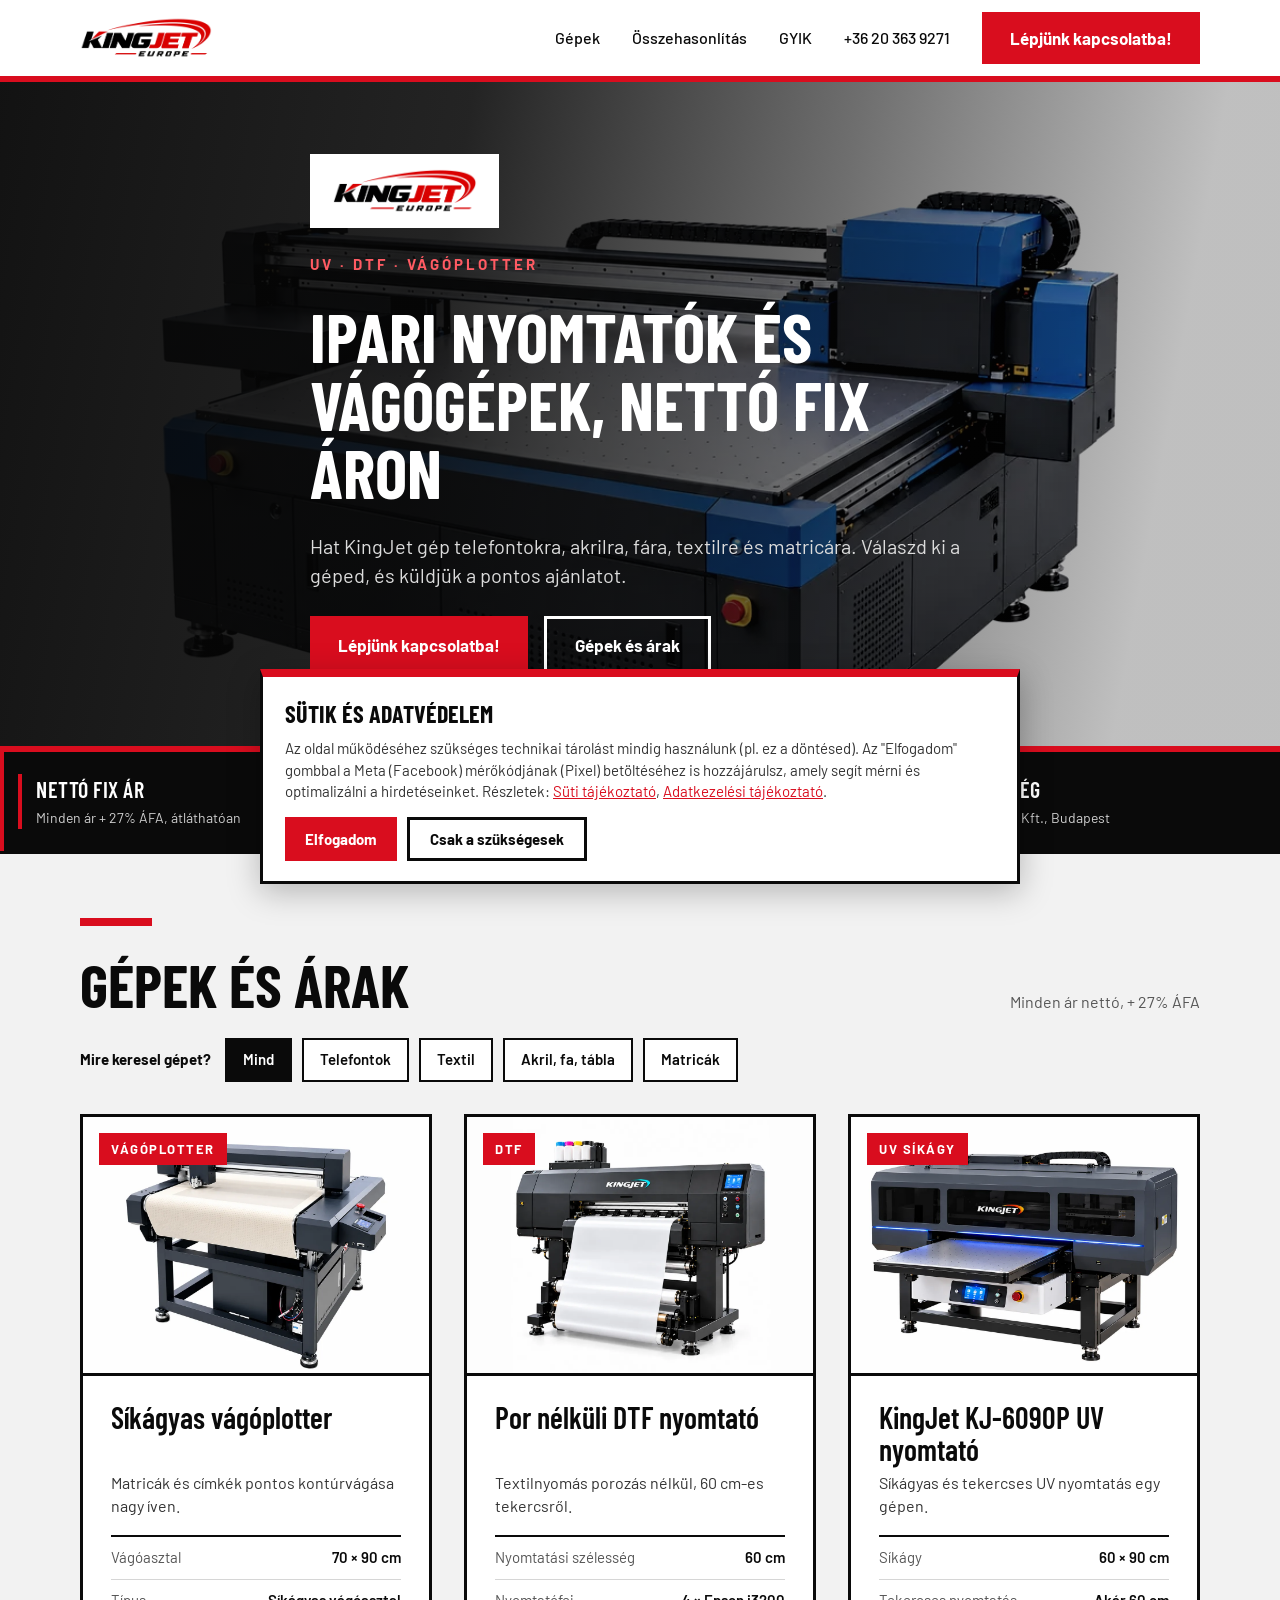
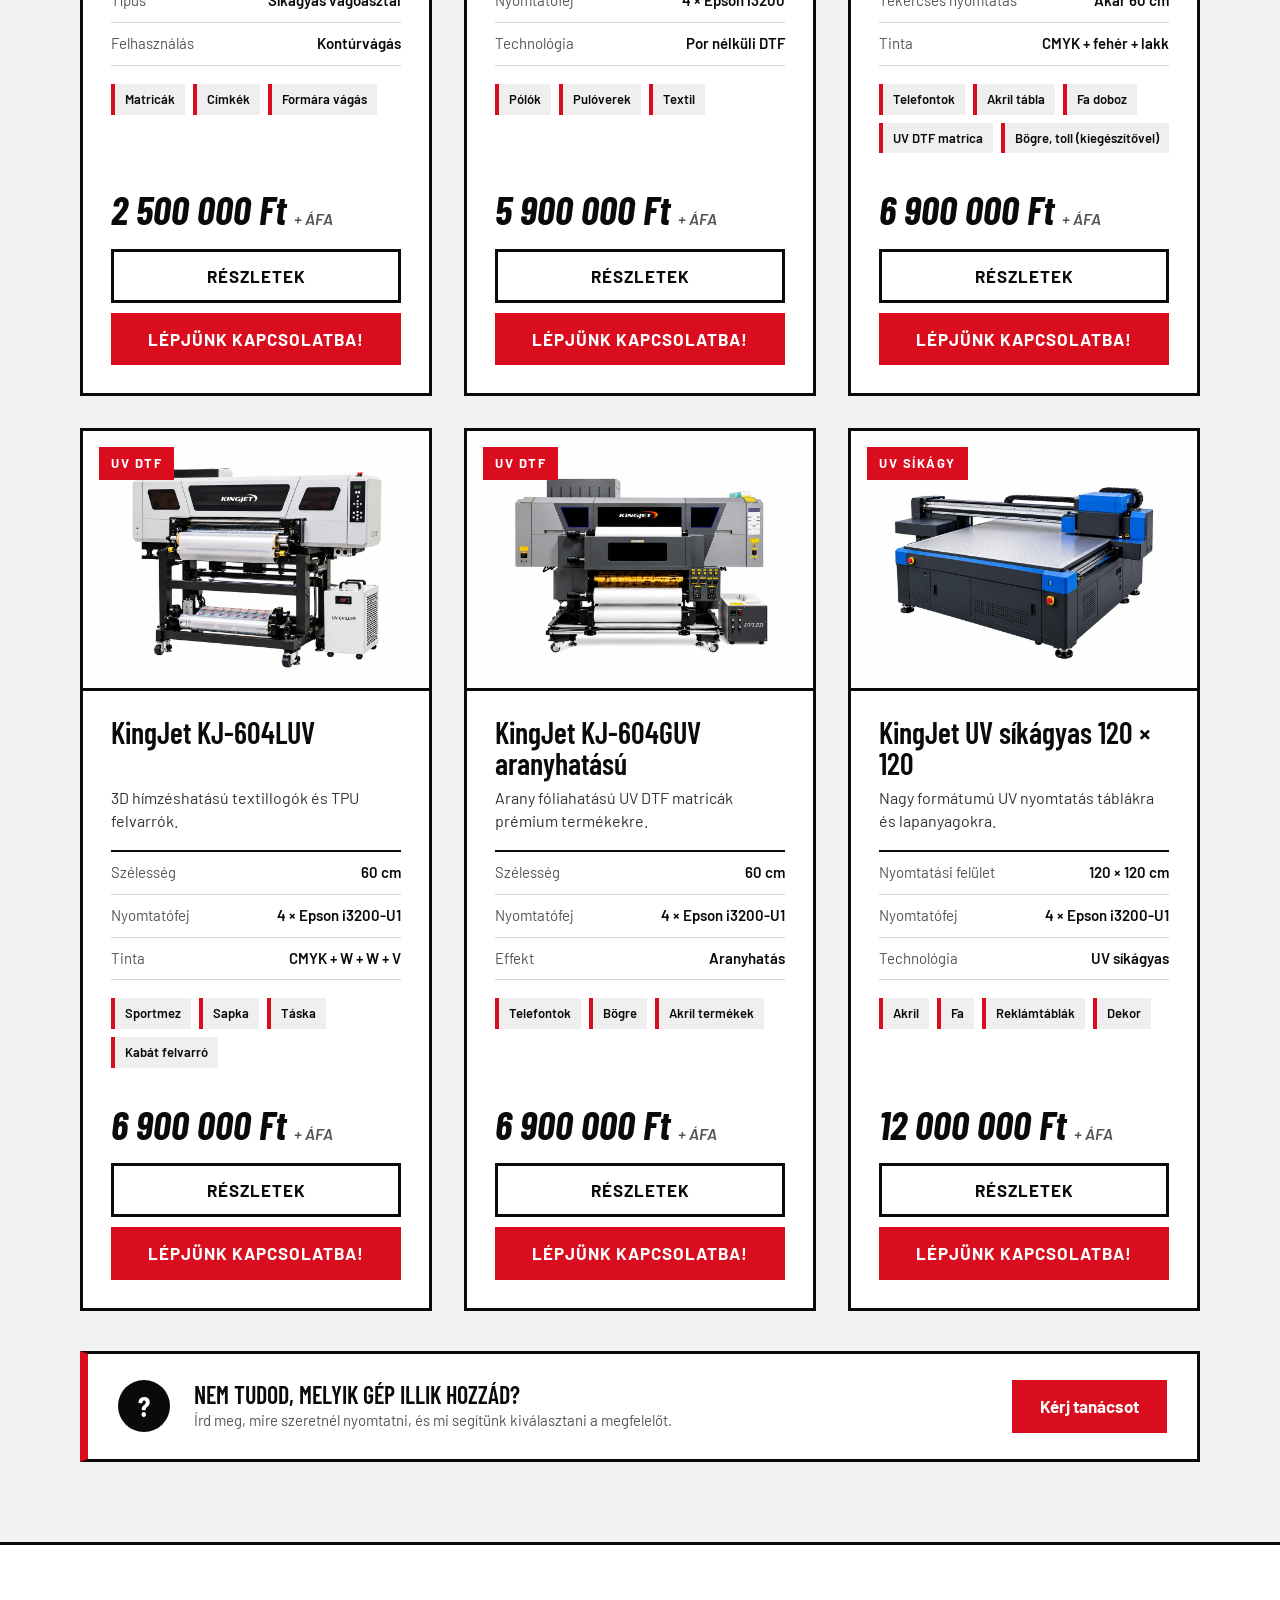
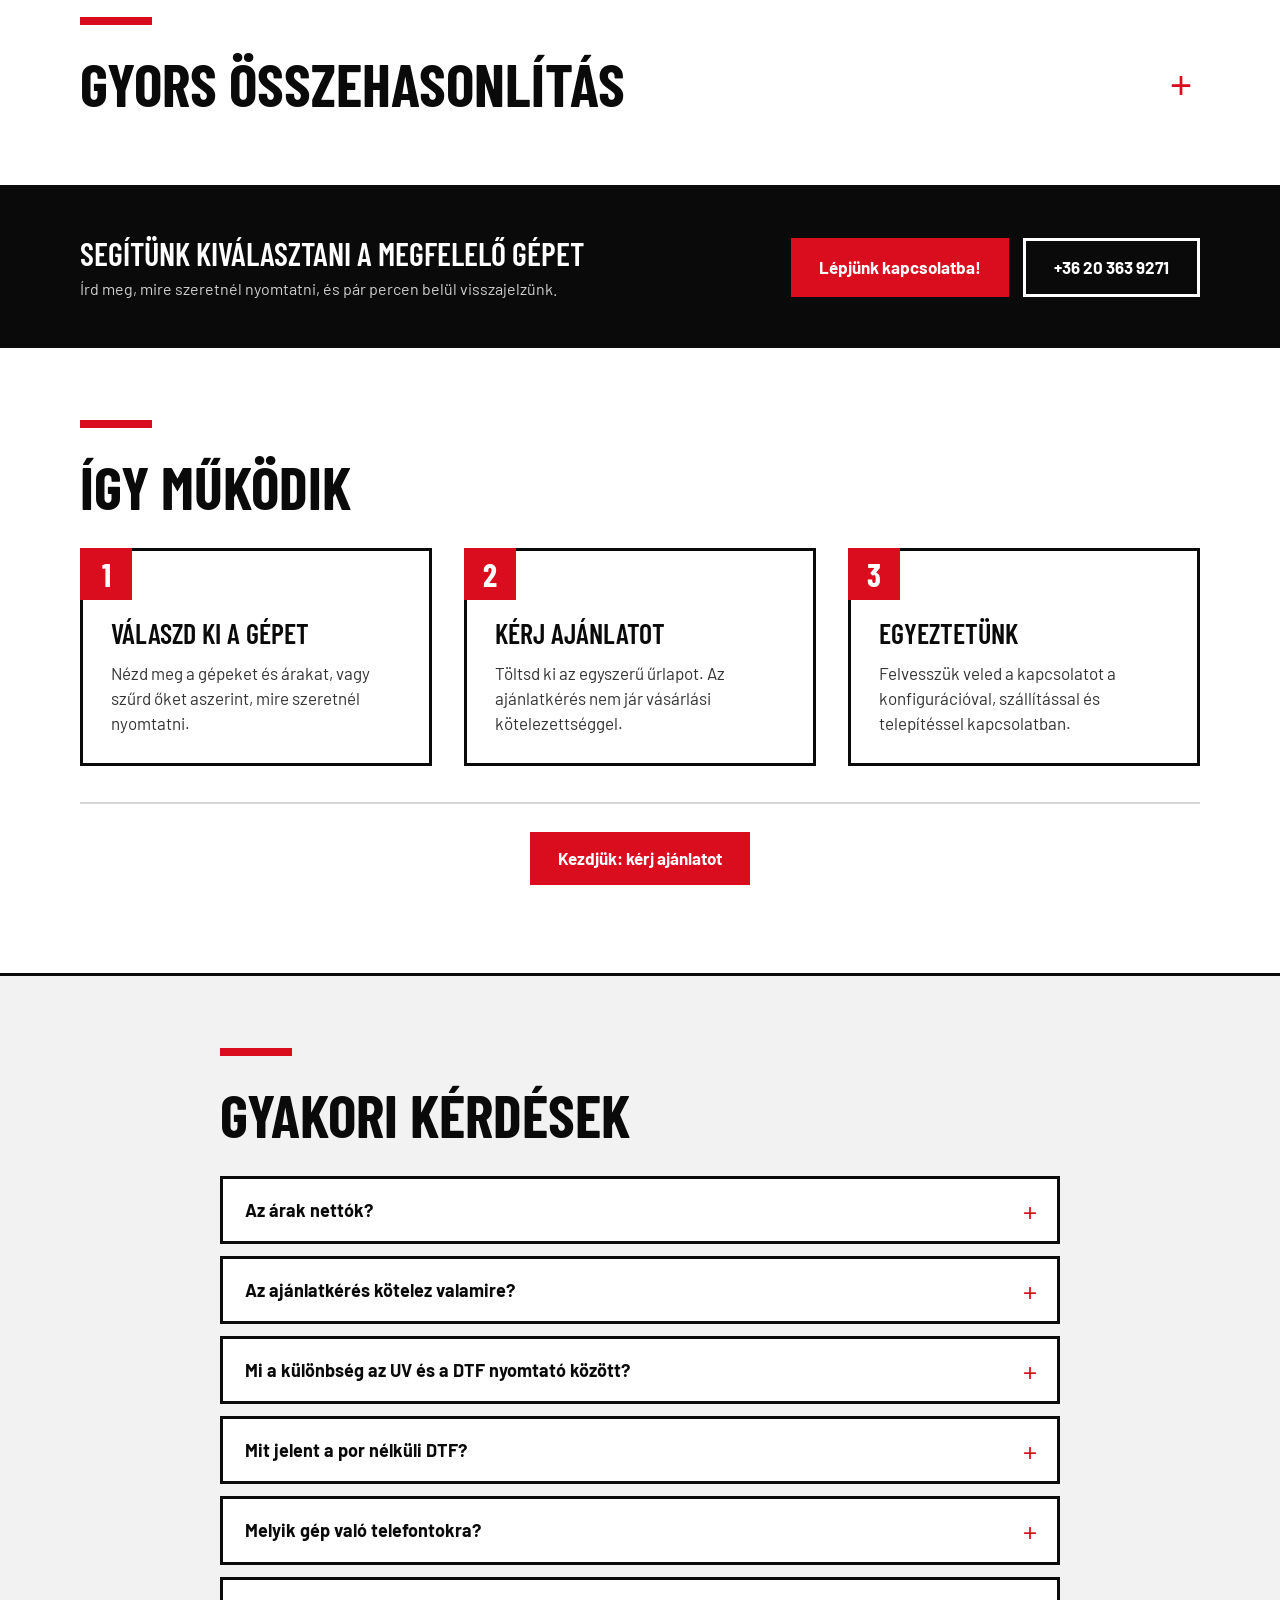
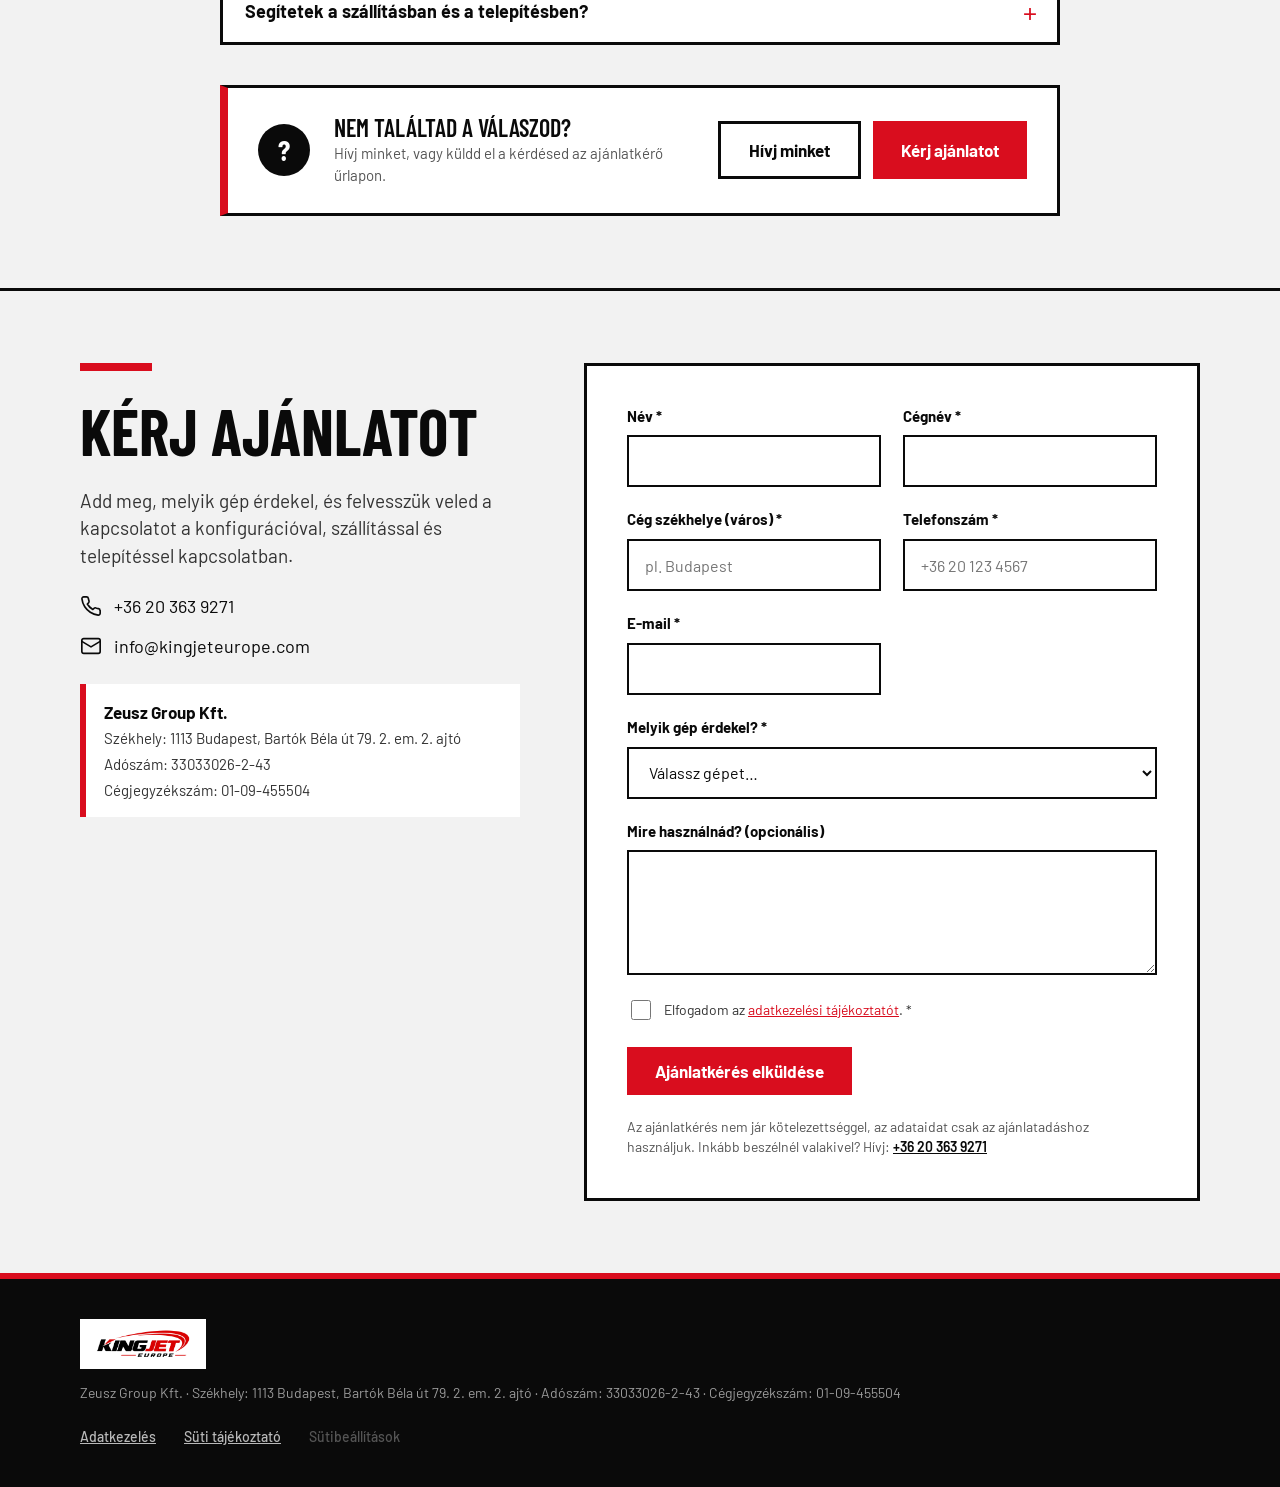
==== commit 208d972f: "Valódi logó a fejlécben, láblécben és a hero-ban (átlátszó hátterű verzió) - A korábbi kör alakú "K"" ====
--- a/index.html
+++ b/index.html
@@ -61,6 +61,7 @@
 .logo{display:inline-flex;align-items:center;gap:10px;font-family:'Barlow Condensed',sans-serif;font-weight:800;font-style:italic;font-size:30px;color:var(--ink);text-decoration:none;white-space:nowrap}
 .logo span{color:var(--red)}.logo small{font-style:normal;font-weight:700;font-size:19px;color:var(--muted);letter-spacing:3px;margin-left:4px}
 .logo-badge{width:38px;height:38px;border-radius:50%;flex-shrink:0}
+.logo-img{height:42px;width:auto;display:block}
 nav{display:flex;align-items:center;gap:32px;font-weight:500}
 nav a.link{color:var(--ink);text-decoration:none}nav a.link:hover{color:var(--red)}
 
@@ -71,6 +72,8 @@
 .hero-scrim{position:absolute;inset:0;z-index:1;background:linear-gradient(100deg,rgba(6,6,6,.94) 0%,rgba(6,6,6,.86) 34%,rgba(6,6,6,.5) 62%,rgba(6,6,6,.12) 88%)}
 .hero .wrap{position:relative;z-index:2;padding-top:72px;padding-bottom:72px}
 .hero-text{display:flex;flex-direction:column;gap:26px;max-width:660px}
+.hero-logo-plate{display:inline-flex;background:#fff;padding:14px 22px;align-self:flex-start}
+.hero-logo-plate img{height:46px;width:auto;display:block}
 .eyebrow{font-size:15px;font-weight:700;letter-spacing:3px;color:#ff5b63}
 .hero h1{font-weight:700;font-size:68px;line-height:1;color:#fff}
 .hero p{margin:0;font-size:20px;color:#dcdcdc}
@@ -147,10 +150,9 @@
 /* footer */
 footer{background:var(--ink);border-top:6px solid var(--red);padding:40px 0;font-size:14px;color:#b9b9b9}
 footer .wrap{display:flex;justify-content:space-between;align-items:flex-start;gap:24px;flex-wrap:wrap}
-footer .logo{font-size:22px;color:#fff}
-footer .logo small{color:#9a9a9a}
-footer .logo-badge{width:30px;height:30px}
-footer .legal{margin-top:6px;color:#9a9a9a}
+.footer-logo-plate{display:inline-flex;background:#fff;padding:10px 16px}
+.footer-logo-plate img{height:30px;width:auto;display:block}
+footer .legal{margin-top:14px;color:#9a9a9a}
 footer nav{gap:28px}footer nav a,footer nav button{color:#b9b9b9}
 footer nav a:hover,footer nav button:hover{color:#fff}
 
@@ -165,7 +167,7 @@
 @media (max-width:720px){
   :root{--pad:16px}
   header .wrap{height:64px}
-  .logo{font-size:24px}.logo small{font-size:15px;letter-spacing:2px}
+  .logo-img{height:32px}
   nav .link{display:none}
   nav .btn{padding:10px 14px;font-size:14px;min-height:44px;white-space:nowrap}
   .hero{min-height:0}
@@ -173,6 +175,8 @@
   .hero-bg img{object-position:center 30%}
   .hero .wrap{padding-top:220px;padding-bottom:40px}
   .hero-text{max-width:none}
+  .hero-logo-plate{padding:10px 16px}
+  .hero-logo-plate img{height:34px}
   .hero h1{font-size:40px}
   .hero p{font-size:17px}
   .ctas .btn{flex:1 1 100%}
@@ -324,7 +328,7 @@
 
 <header>
   <div class="wrap">
-    <a class="logo" href="#top"><img class="logo-badge" src="images/kingjet-badge.webp" alt="" width="76" height="76">KING<span>JET</span> <small>EUROPE</small></a>
+    <a class="logo" href="#top"><img class="logo-img" src="images/kingjet-logo-transparent.webp" alt="KingJet Europe" width="1234" height="392"></a>
     <nav>
       <a class="link" href="#gepek">Gépek</a>
       <a class="link" href="#osszehasonlitas">Összehasonlítás</a>
@@ -341,6 +345,7 @@
   <div class="hero-scrim"></div>
   <div class="wrap">
     <div class="hero-text">
+      <div class="hero-logo-plate"><img src="images/kingjet-logo-transparent.webp" alt="KingJet Europe" width="1234" height="392"></div>
       <div class="eyebrow">UV · DTF · VÁGÓPLOTTER</div>
       <h1 class="display">Ipari nyomtatók és vágógépek, nettó fix áron</h1>
       <p>Hat KingJet gép telefontokra, akrilra, fára, textilre és matricára. Válaszd ki a géped, és küldjük a pontos ajánlatot.</p>
@@ -583,7 +588,7 @@
 <footer>
   <div class="wrap">
     <div>
-      <div class="logo"><img class="logo-badge" src="images/kingjet-badge.webp" alt="" width="60" height="60">KING<span>JET</span> EUROPE</div>
+      <div class="footer-logo-plate"><img src="images/kingjet-logo-transparent.webp" alt="KingJet Europe" width="1234" height="392"></div>
       <div class="legal">Zeusz Group Kft. · Székhely: 1113 Budapest, Bartók Béla út 79. 2. em. 2. ajtó · Adószám: 33033026-2-43 · Cégjegyzékszám: 01-09-455504</div>
     </div>
     <nav>
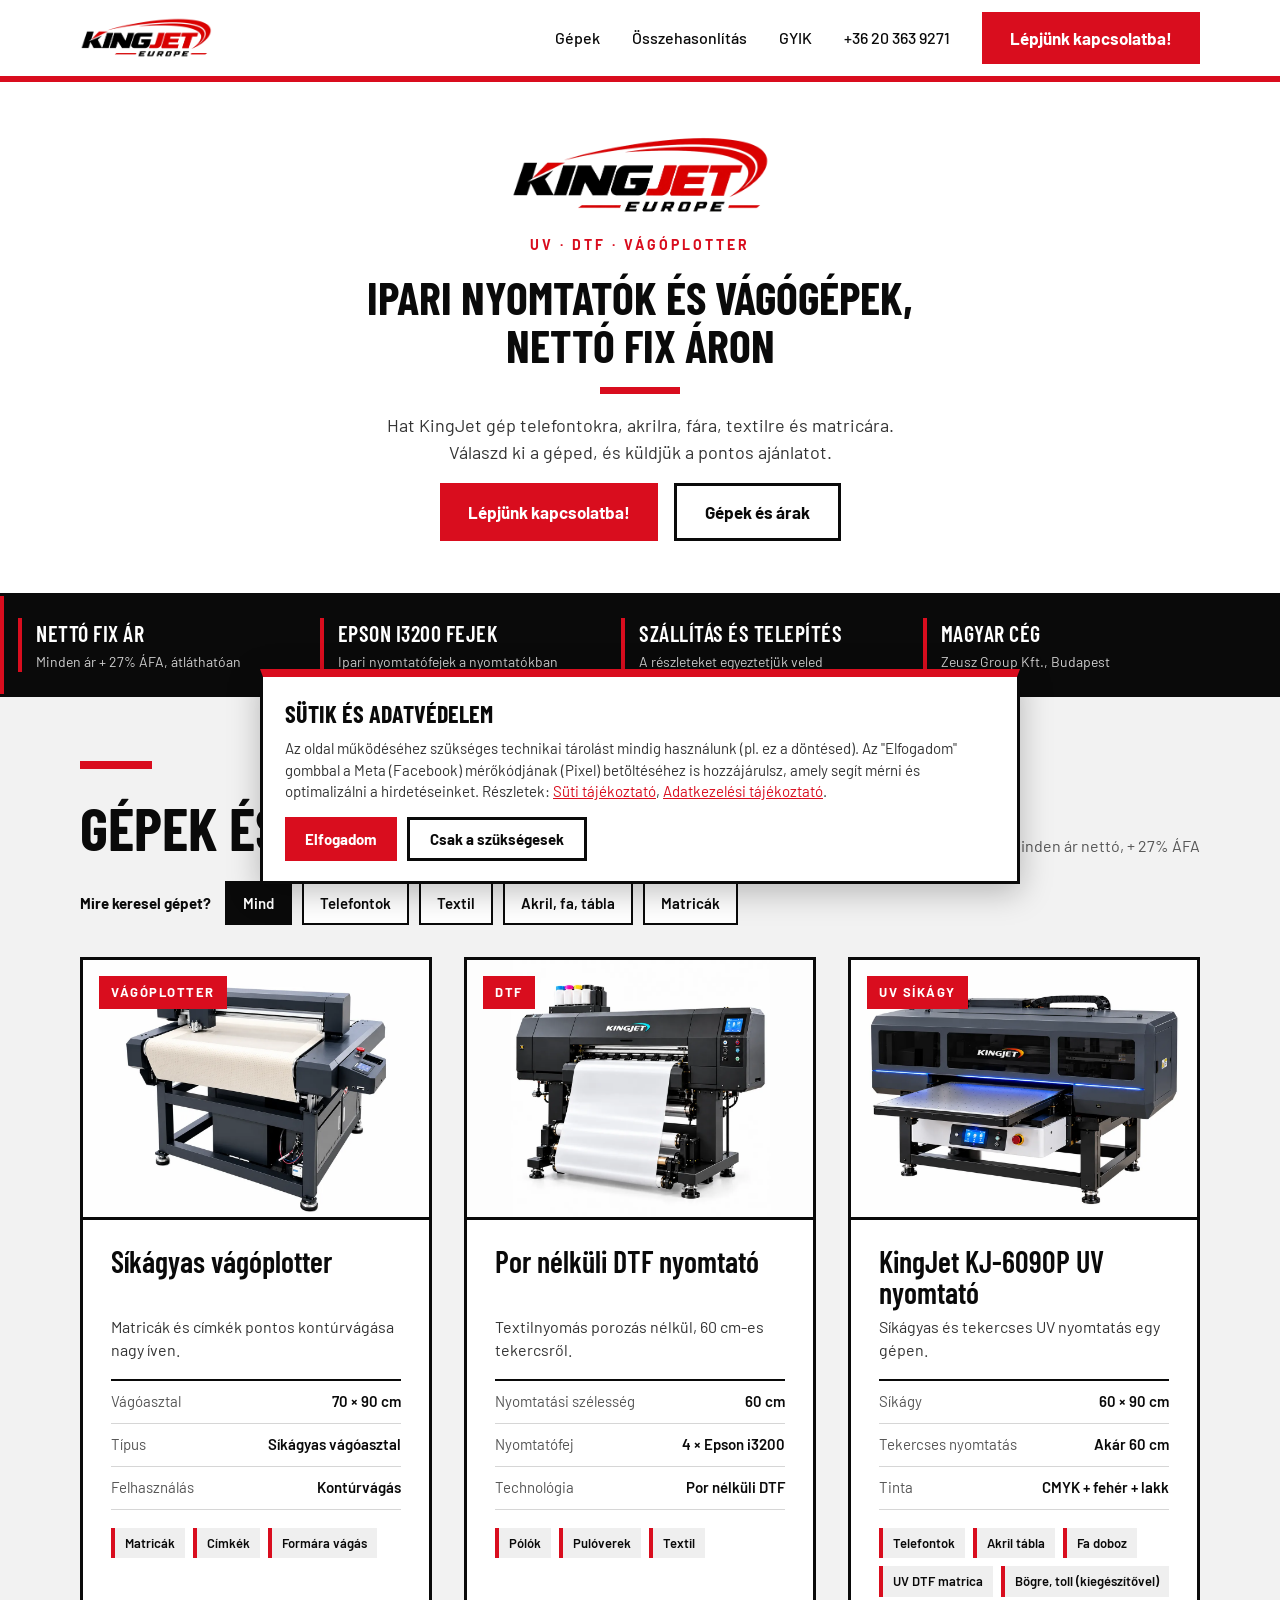
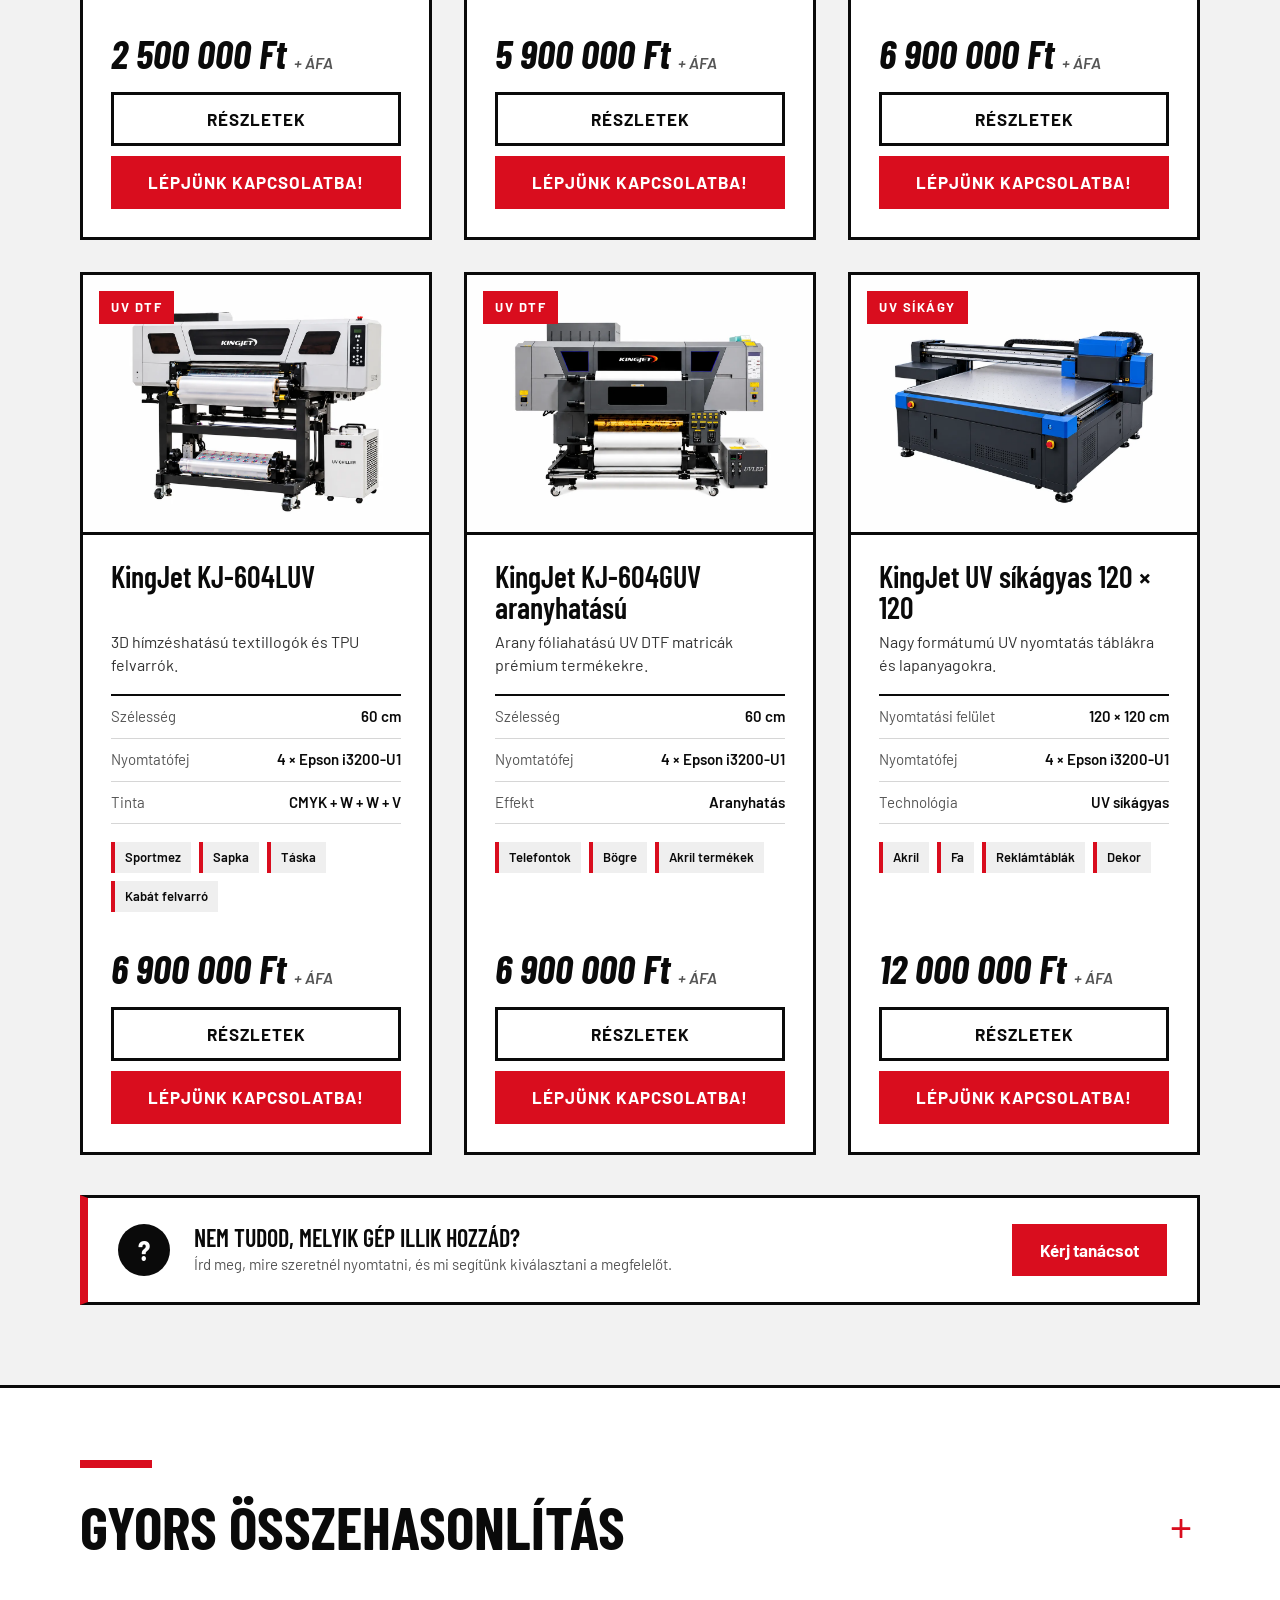
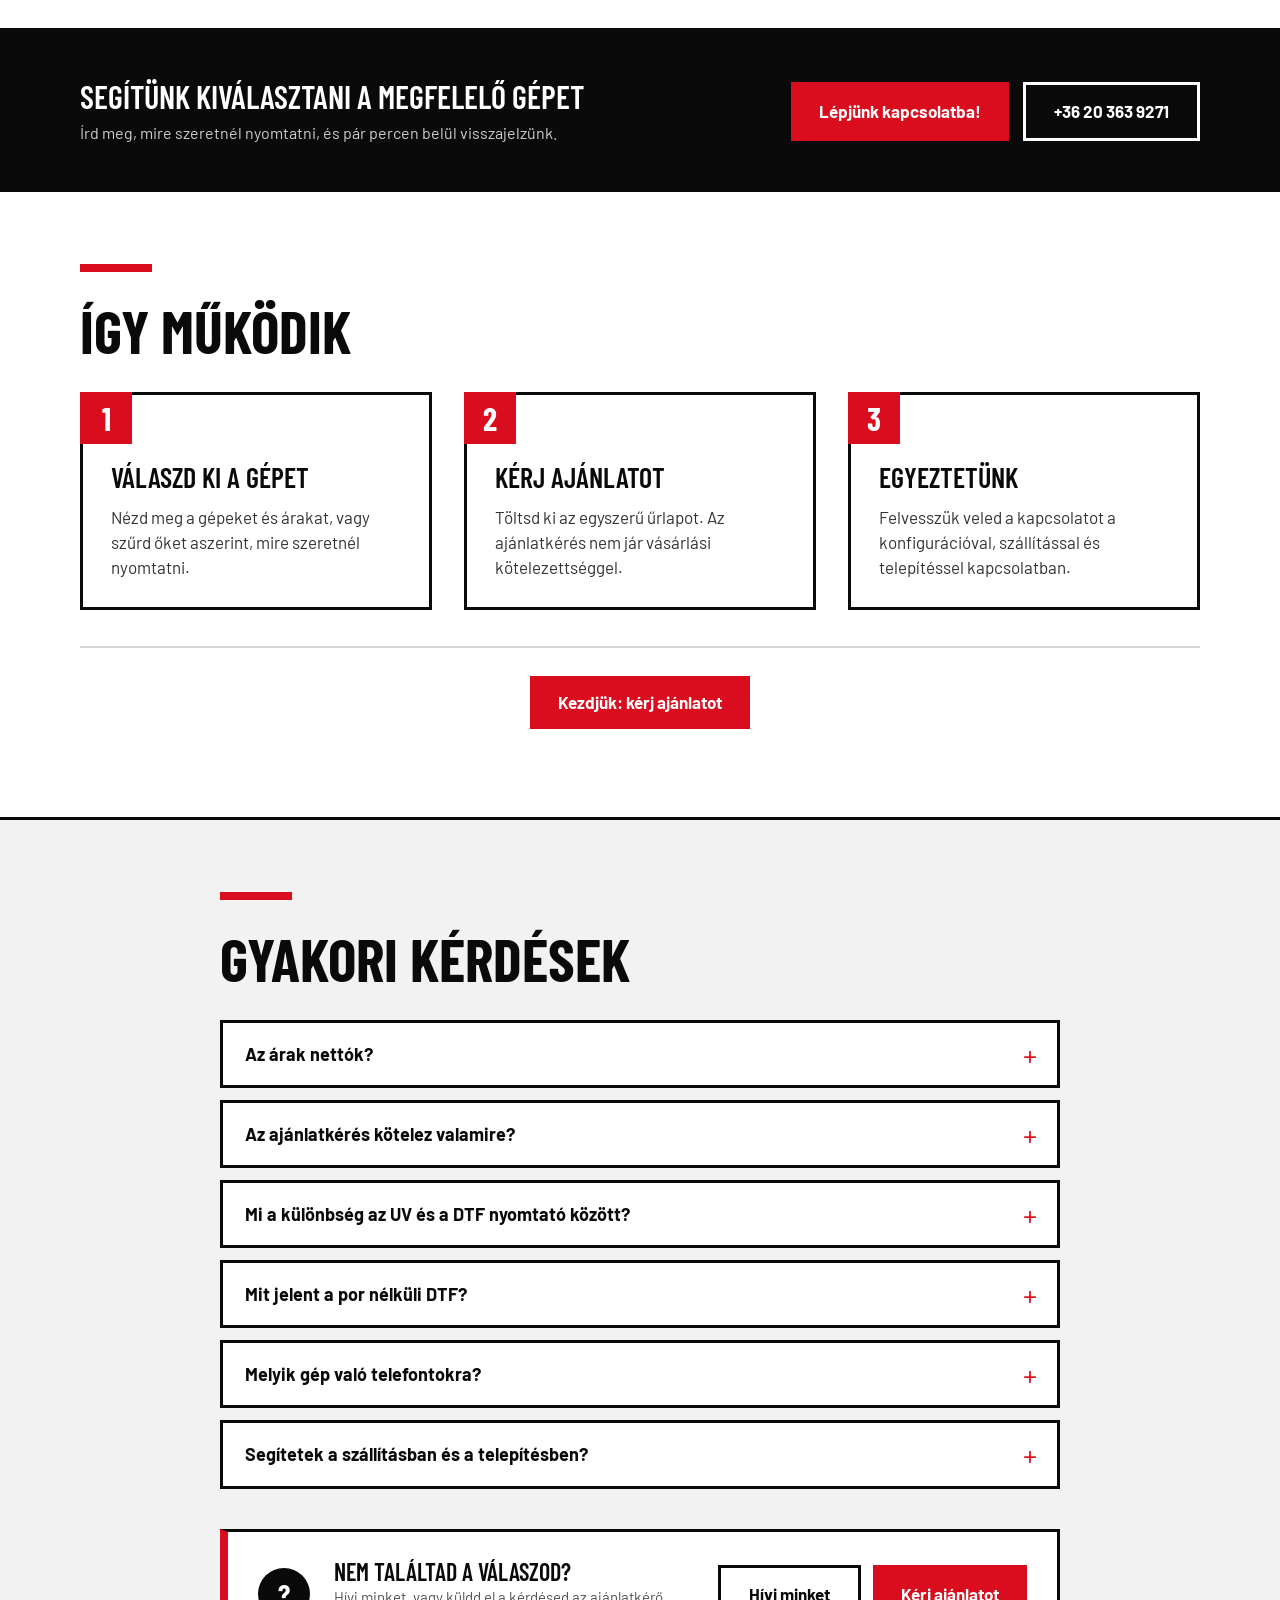
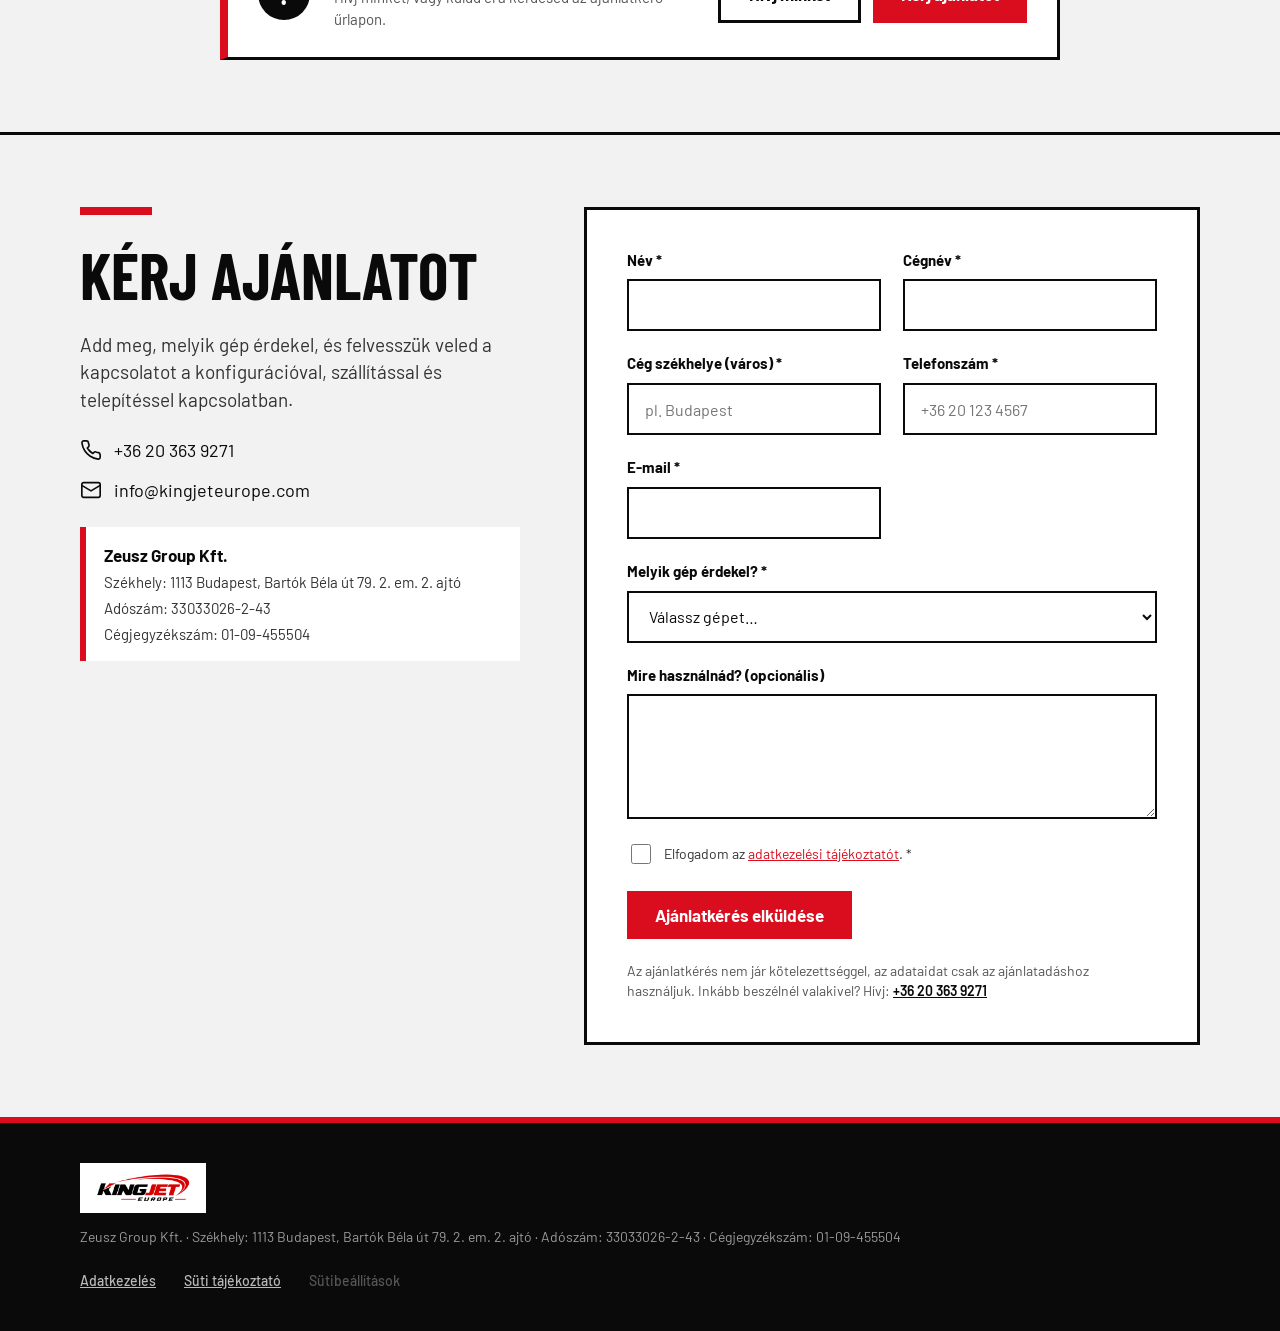
==== commit 9a41715b: "Hero: 10-es variáció (világos, középre igazított, nagy logó) élesítve - Sötét, teljes képes hero hel" ====
--- a/index.html
+++ b/index.html
@@ -66,23 +66,14 @@
 nav a.link{color:var(--ink);text-decoration:none}nav a.link:hover{color:var(--red)}
 
 /* hero */
-.hero{position:relative;overflow:hidden;min-height:640px;display:flex;align-items:center;border-bottom:6px solid var(--red);background:var(--ink)}
-.hero-bg{position:absolute;inset:0;z-index:0}
-.hero-bg img{width:100%;height:100%;object-fit:cover;object-position:center 35%;filter:grayscale(.3) contrast(1.08) brightness(.85)}
-.hero-scrim{position:absolute;inset:0;z-index:1;background:linear-gradient(100deg,rgba(6,6,6,.94) 0%,rgba(6,6,6,.86) 34%,rgba(6,6,6,.5) 62%,rgba(6,6,6,.12) 88%)}
-.hero .wrap{position:relative;z-index:2;padding-top:72px;padding-bottom:72px}
-.hero-text{display:flex;flex-direction:column;gap:26px;max-width:660px}
-.hero-logo-plate{display:inline-flex;background:#fff;padding:14px 22px;align-self:flex-start}
-.hero-logo-plate img{height:46px;width:auto;display:block}
-.eyebrow{font-size:15px;font-weight:700;letter-spacing:3px;color:#ff5b63}
-.hero h1{font-weight:700;font-size:68px;line-height:1;color:#fff}
-.hero p{margin:0;font-size:20px;color:#dcdcdc}
-.ctas{display:flex;flex-wrap:wrap;gap:16px}
-.hero .btn-outline{background:transparent;color:#fff;border-color:#fff}
-.hero .btn-outline:hover{background:#fff;color:var(--ink)}
-.facts{display:flex;flex-wrap:wrap;gap:40px;padding-top:6px}
-.facts b{display:block;font-family:'Barlow Condensed',sans-serif;font-weight:600;font-size:32px;line-height:1.1;color:#fff}
-.facts small{font-size:14px;color:#b9b9b9}
+.hero{background:#fff;border-bottom:3px solid var(--ink);padding:52px 0}
+.hero .wrap{display:flex;flex-direction:column;align-items:center;text-align:center;gap:18px;max-width:720px}
+.hero-logo{width:260px;height:auto;display:block}
+.eyebrow{font-size:14px;font-weight:700;letter-spacing:3px;color:var(--red)}
+.hero-bar{width:80px;height:7px;background:var(--red)}
+.hero h1{font-weight:700;font-size:46px;line-height:1.05;color:var(--ink)}
+.hero p{margin:0;font-size:18px;color:var(--text);max-width:560px}
+.ctas{display:flex;flex-wrap:wrap;gap:16px;justify-content:center}
 
 /* products */
 .products{background:var(--bg-alt);border-top:3px solid var(--ink);border-bottom:3px solid var(--ink);padding:64px 0 80px}
@@ -160,8 +151,6 @@
 @media (max-width:1100px){
   :root{--pad:40px}
   .grid{grid-template-columns:repeat(2,minmax(0,1fr))}
-  .hero{min-height:560px}
-  .hero-text{max-width:560px}
   .quote .wrap{grid-template-columns:1fr;gap:40px}
 }
 @media (max-width:720px){
@@ -170,17 +159,11 @@
   .logo-img{height:32px}
   nav .link{display:none}
   nav .btn{padding:10px 14px;font-size:14px;min-height:44px;white-space:nowrap}
-  .hero{min-height:0}
-  .hero-scrim{background:linear-gradient(180deg,rgba(6,6,6,.55) 0%,rgba(6,6,6,.88) 55%,rgba(6,6,6,.96) 100%)}
-  .hero-bg img{object-position:center 30%}
-  .hero .wrap{padding-top:220px;padding-bottom:40px}
-  .hero-text{max-width:none}
-  .hero-logo-plate{padding:10px 16px}
-  .hero-logo-plate img{height:34px}
-  .hero h1{font-size:40px}
-  .hero p{font-size:17px}
+  .hero{padding:36px 0}
+  .hero-logo{width:190px}
+  .hero h1{font-size:32px}
+  .hero p{font-size:16px}
   .ctas .btn{flex:1 1 100%}
-  .facts{gap:24px}.facts b{font-size:26px}
   .products,.compare,.quote{padding:48px 0}
   .sec-head h2,.compare h2,.quote-info h2{font-size:36px}
   .display{overflow-wrap:break-word;hyphens:auto}
@@ -341,18 +324,15 @@
 
 <main id="top">
 <section class="hero">
-  <div class="hero-bg"><img src="images/hero-uv-sikagyas-120x120.webp" alt="KingJet 120×120 cm UV síkágyas nyomtató" width="1600" height="1000"></div>
-  <div class="hero-scrim"></div>
-  <div class="wrap">
-    <div class="hero-text">
-      <div class="hero-logo-plate"><img src="images/kingjet-logo-transparent.webp" alt="KingJet Europe" width="1234" height="392"></div>
-      <div class="eyebrow">UV · DTF · VÁGÓPLOTTER</div>
-      <h1 class="display">Ipari nyomtatók és vágógépek, nettó fix áron</h1>
-      <p>Hat KingJet gép telefontokra, akrilra, fára, textilre és matricára. Válaszd ki a géped, és küldjük a pontos ajánlatot.</p>
-      <div class="ctas">
-        <a class="btn btn-red" href="#ajanlat">Lépjünk kapcsolatba!</a>
-        <a class="btn btn-outline" href="#gepek">Gépek és árak</a>
-      </div>
+  <div class="wrap">
+    <img class="hero-logo" src="images/kingjet-logo-transparent.webp" alt="KingJet Europe" width="1234" height="392">
+    <div class="eyebrow">UV · DTF · VÁGÓPLOTTER</div>
+    <h1 class="display">Ipari nyomtatók és vágógépek, nettó fix áron</h1>
+    <div class="hero-bar"></div>
+    <p>Hat KingJet gép telefontokra, akrilra, fára, textilre és matricára. Válaszd ki a géped, és küldjük a pontos ajánlatot.</p>
+    <div class="ctas">
+      <a class="btn btn-red" href="#ajanlat">Lépjünk kapcsolatba!</a>
+      <a class="btn btn-outline" href="#gepek">Gépek és árak</a>
     </div>
   </div>
 </section>
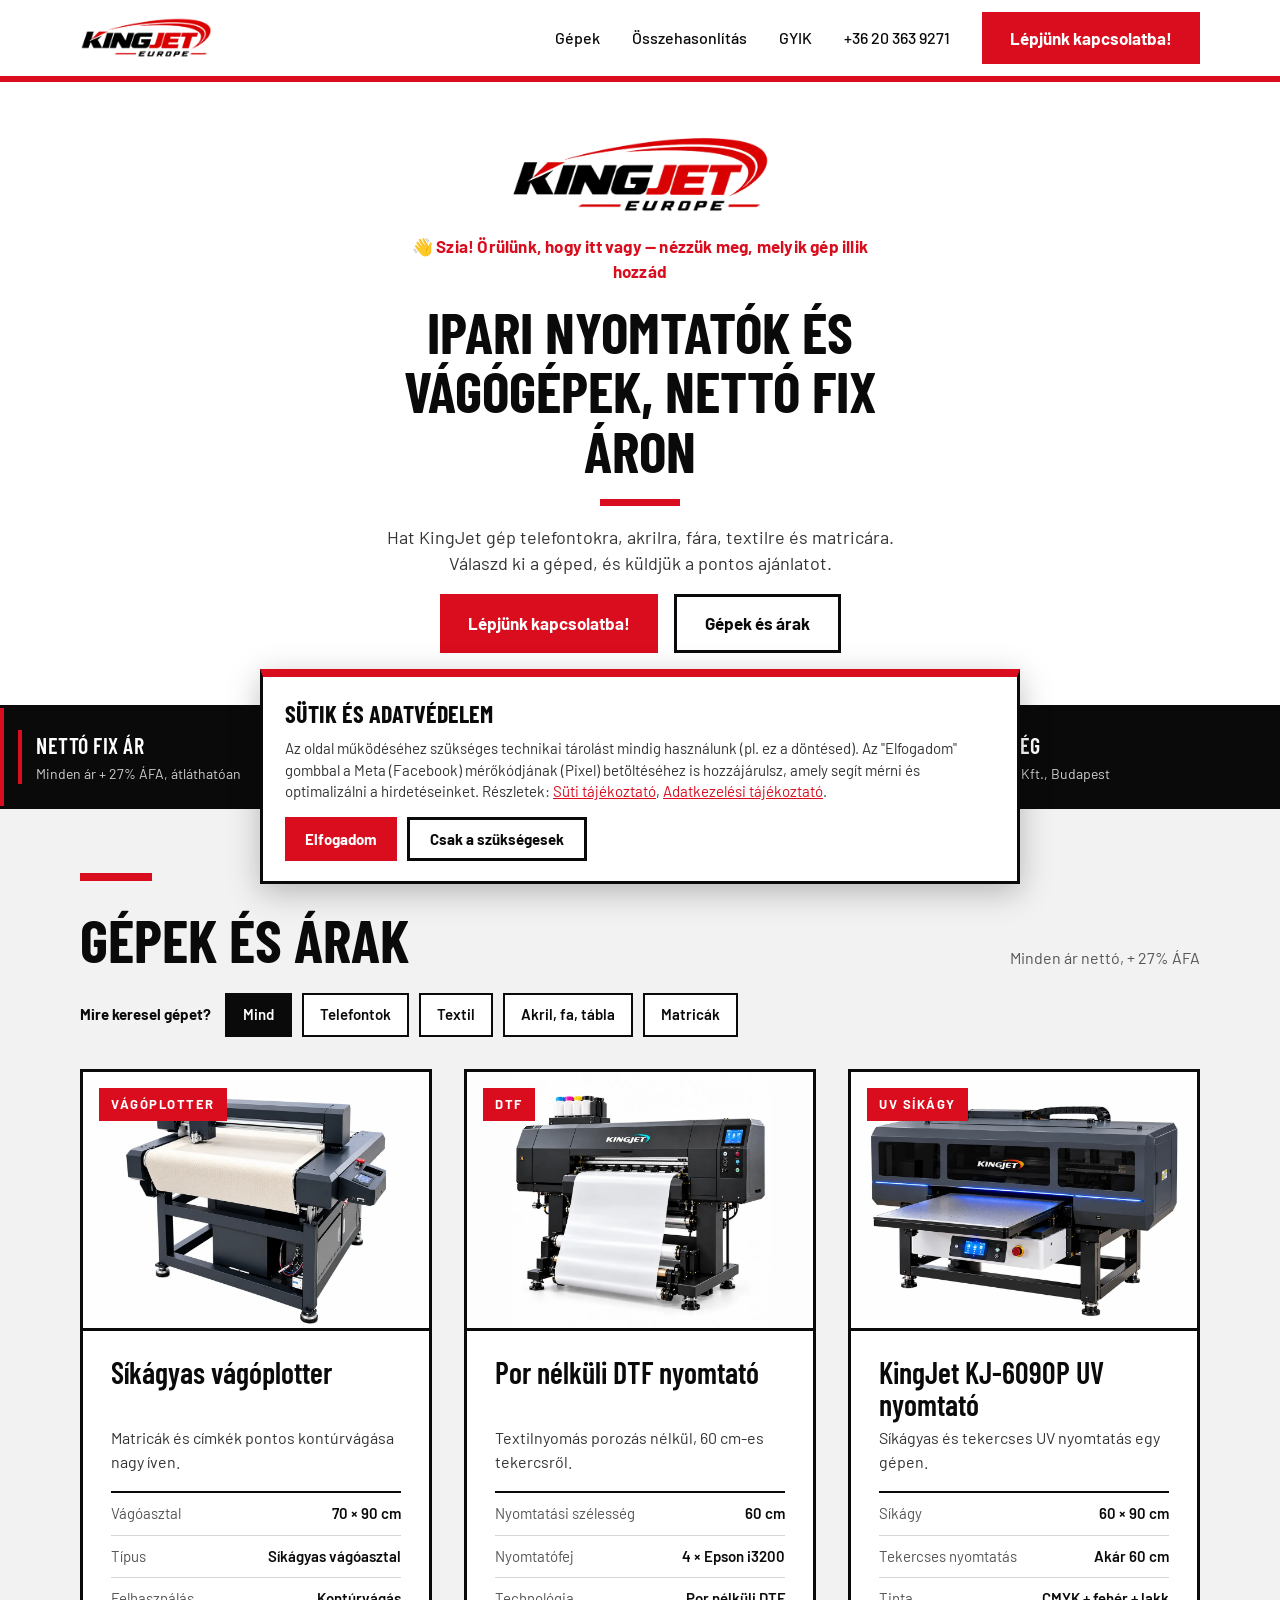
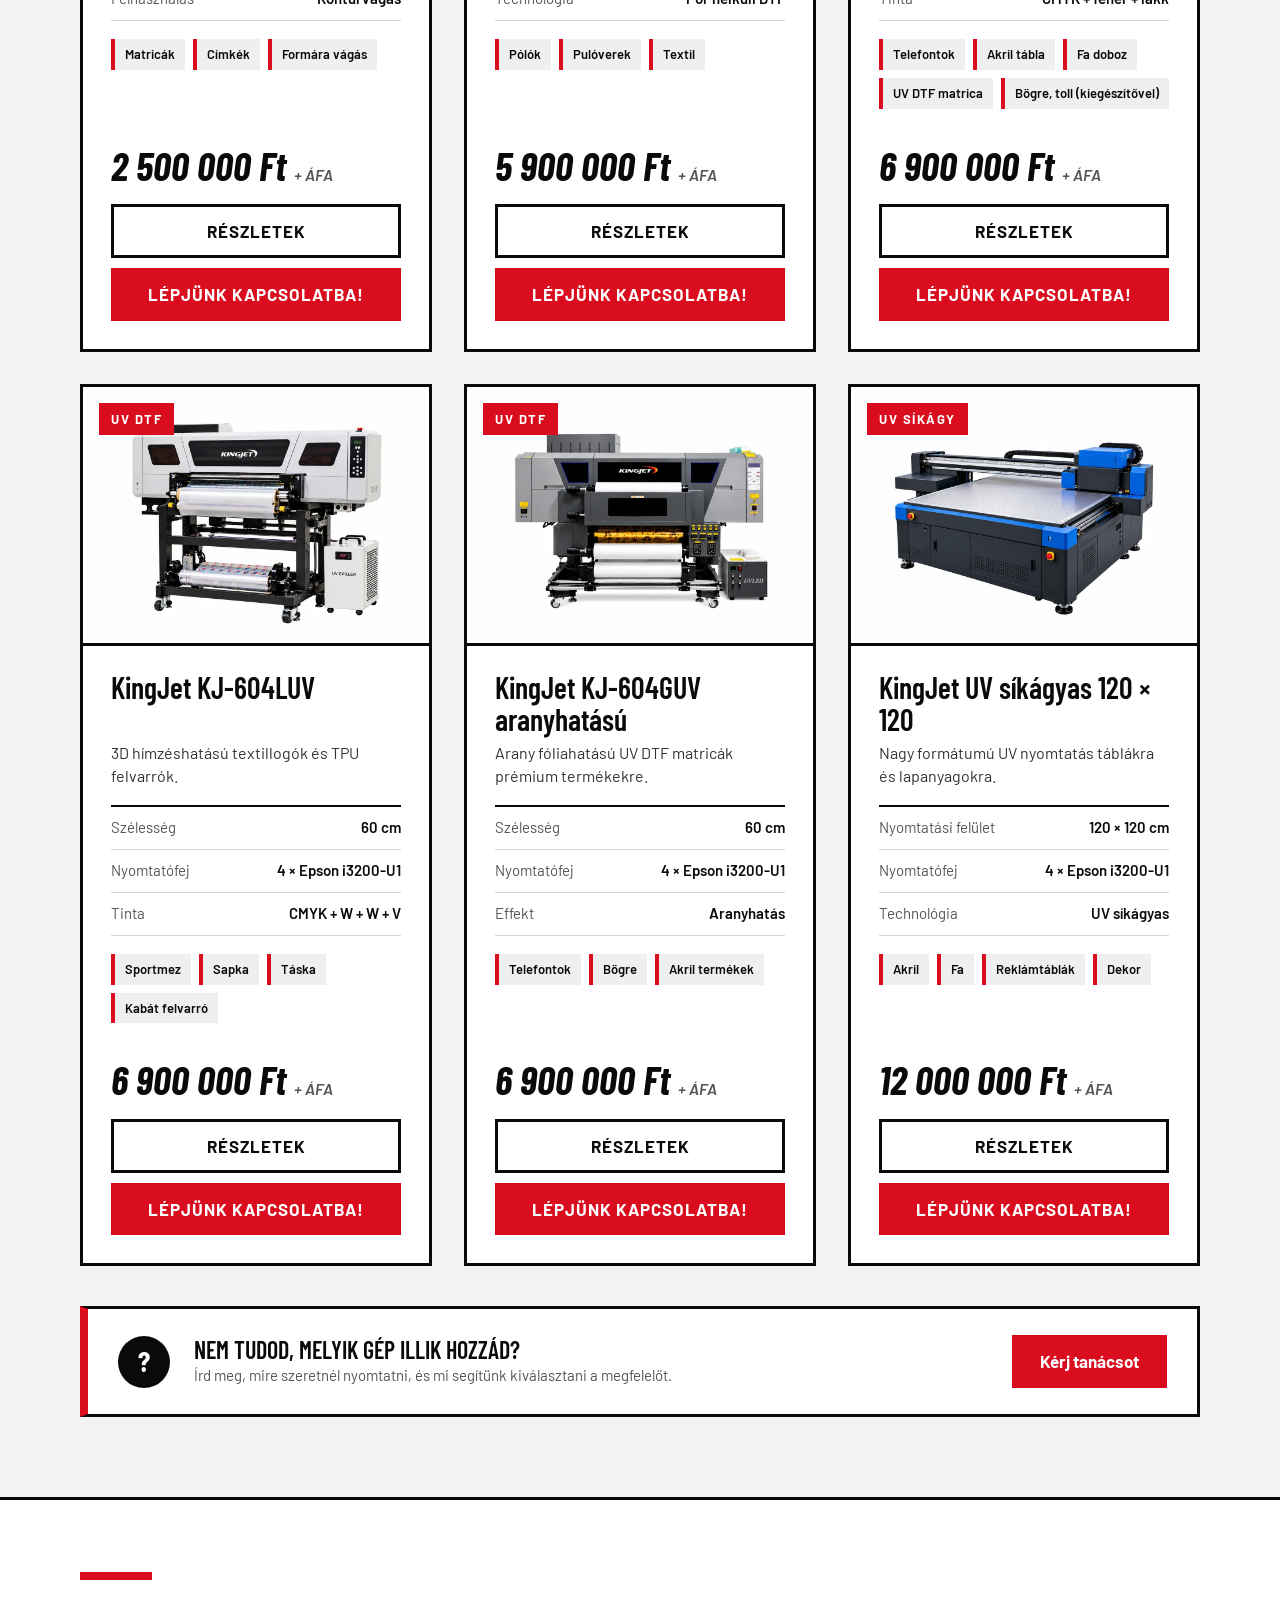
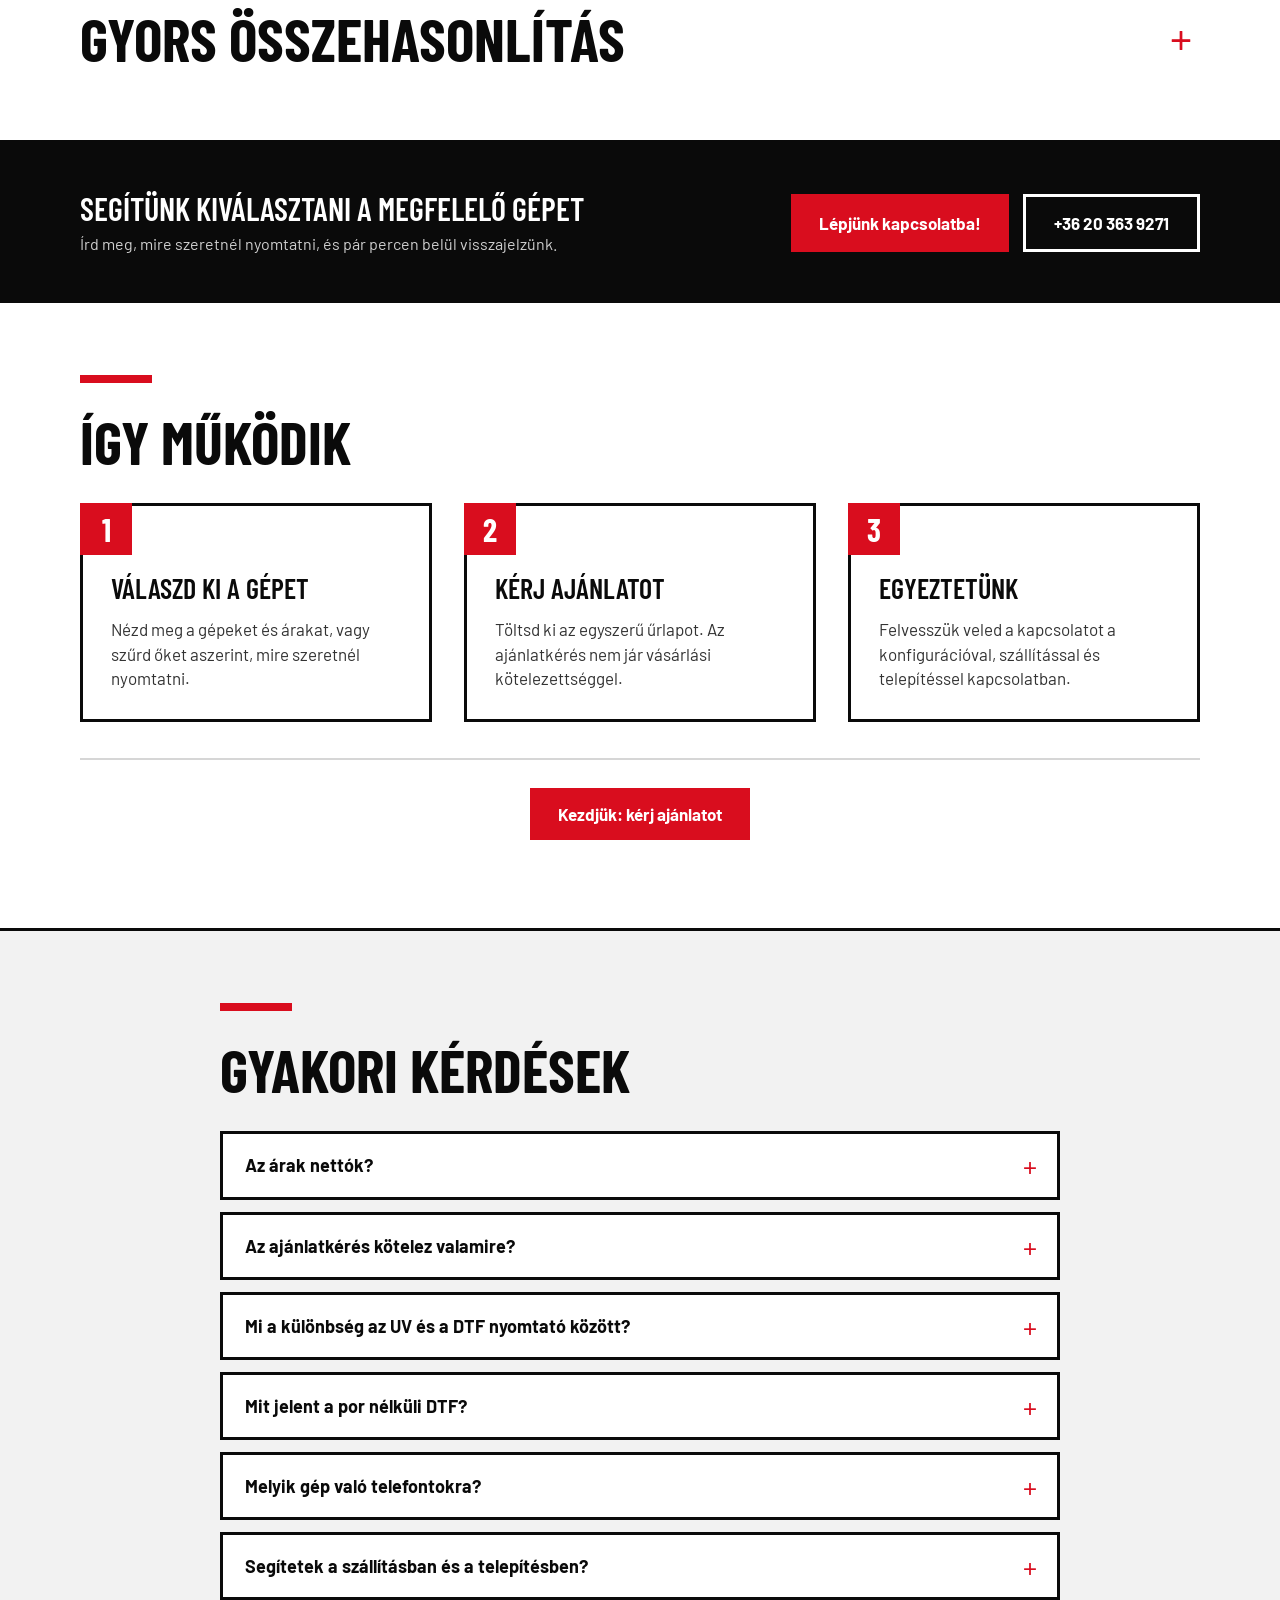
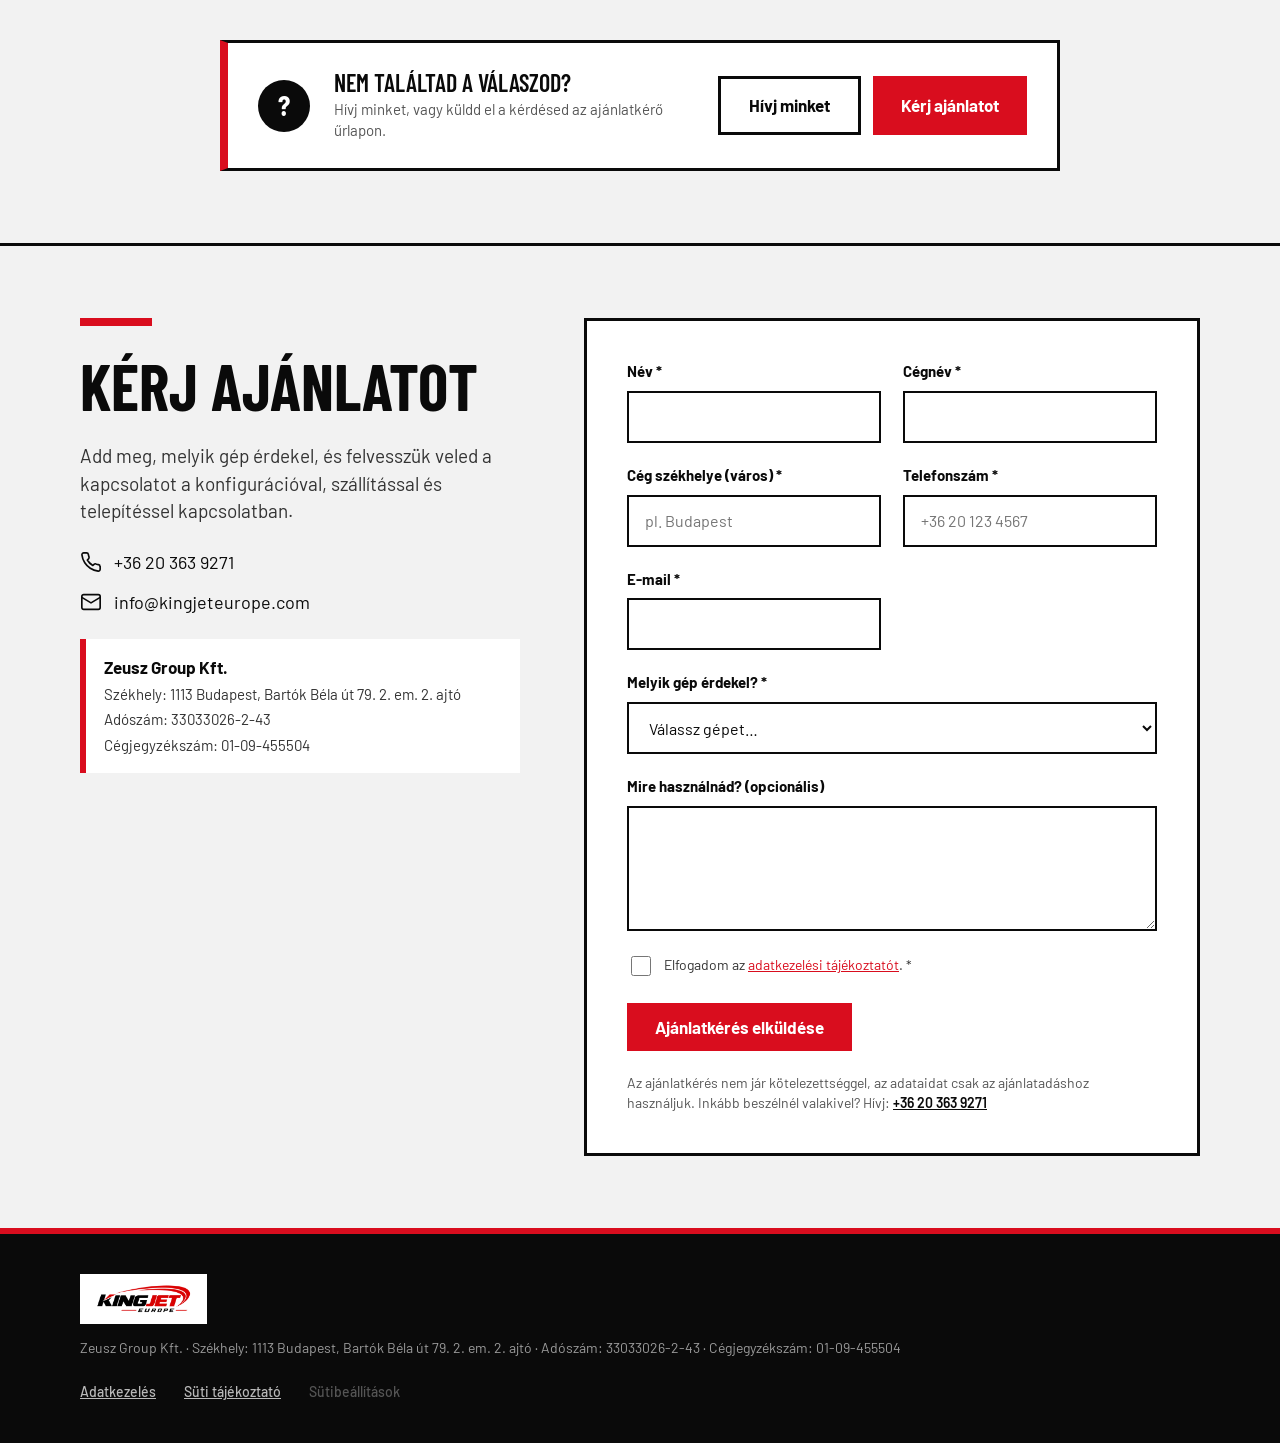
==== commit 2252d700: "Hero: nagyobb főcím + köszöntő; teljesítmény: ~136 KB megtakarítás képeken és betűkészleten - Hero: " ====
--- a/index.html
+++ b/index.html
@@ -40,7 +40,7 @@
 <meta name="theme-color" content="#d90d1e">
 <link rel="preconnect" href="https://fonts.googleapis.com">
 <link rel="preconnect" href="https://fonts.gstatic.com" crossorigin>
-<link href="https://fonts.googleapis.com/css2?family=Barlow+Condensed:ital,wght@0,500;0,600;0,700;0,800;1,800&family=Barlow:wght@400;500;600;700&display=swap" rel="stylesheet">
+<link href="https://fonts.googleapis.com/css2?family=Barlow+Condensed:wght@500;600;700;800&family=Barlow:wght@400;500;600;700&display=swap" rel="stylesheet">
 <style>
 :root{--red:#d90d1e;--red-dark:#a00a16;--ink:#0a0a0a;--text:#333;--muted:#555;--line:#d6d6d6;--bg:#fff;--bg-alt:#f2f2f2;--chip:#efefef;--pad:80px}
 *{box-sizing:border-box}
@@ -69,9 +69,9 @@
 .hero{background:#fff;border-bottom:3px solid var(--ink);padding:52px 0}
 .hero .wrap{display:flex;flex-direction:column;align-items:center;text-align:center;gap:18px;max-width:720px}
 .hero-logo{width:260px;height:auto;display:block}
-.eyebrow{font-size:14px;font-weight:700;letter-spacing:3px;color:var(--red)}
+.eyebrow{font-size:17px;font-weight:700;letter-spacing:.2px;color:var(--red);max-width:480px}
 .hero-bar{width:80px;height:7px;background:var(--red)}
-.hero h1{font-weight:700;font-size:46px;line-height:1.05;color:var(--ink)}
+.hero h1{font-weight:700;font-size:58px;line-height:1.03;color:var(--ink)}
 .hero p{margin:0;font-size:18px;color:var(--text);max-width:560px}
 .ctas{display:flex;flex-wrap:wrap;gap:16px;justify-content:center}
 
@@ -161,7 +161,8 @@
   nav .btn{padding:10px 14px;font-size:14px;min-height:44px;white-space:nowrap}
   .hero{padding:36px 0}
   .hero-logo{width:190px}
-  .hero h1{font-size:32px}
+  .hero h1{font-size:38px}
+  .eyebrow{font-size:15px}
   .hero p{font-size:16px}
   .ctas .btn{flex:1 1 100%}
   .products,.compare,.quote{padding:48px 0}
@@ -311,7 +312,7 @@
 
 <header>
   <div class="wrap">
-    <a class="logo" href="#top"><img class="logo-img" src="images/kingjet-logo-transparent.webp" alt="KingJet Europe" width="1234" height="392"></a>
+    <a class="logo" href="#top"><img class="logo-img" src="images/kingjet-logo-transparent.webp" alt="KingJet Europe" width="640" height="203"></a>
     <nav>
       <a class="link" href="#gepek">Gépek</a>
       <a class="link" href="#osszehasonlitas">Összehasonlítás</a>
@@ -325,8 +326,8 @@
 <main id="top">
 <section class="hero">
   <div class="wrap">
-    <img class="hero-logo" src="images/kingjet-logo-transparent.webp" alt="KingJet Europe" width="1234" height="392">
-    <div class="eyebrow">UV · DTF · VÁGÓPLOTTER</div>
+    <img class="hero-logo" src="images/kingjet-logo-transparent.webp" alt="KingJet Europe" width="640" height="203" fetchpriority="high">
+    <div class="eyebrow">👋 Szia! Örülünk, hogy itt vagy — nézzük meg, melyik gép illik hozzád</div>
     <h1 class="display">Ipari nyomtatók és vágógépek, nettó fix áron</h1>
     <div class="hero-bar"></div>
     <p>Hat KingJet gép telefontokra, akrilra, fára, textilre és matricára. Válaszd ki a géped, és küldjük a pontos ajánlatot.</p>
@@ -568,7 +569,7 @@
 <footer>
   <div class="wrap">
     <div>
-      <div class="footer-logo-plate"><img src="images/kingjet-logo-transparent.webp" alt="KingJet Europe" width="1234" height="392"></div>
+      <div class="footer-logo-plate"><img src="images/kingjet-logo-transparent.webp" alt="KingJet Europe" width="640" height="203"></div>
       <div class="legal">Zeusz Group Kft. · Székhely: 1113 Budapest, Bartók Béla út 79. 2. em. 2. ajtó · Adószám: 33033026-2-43 · Cégjegyzékszám: 01-09-455504</div>
     </div>
     <nav>
